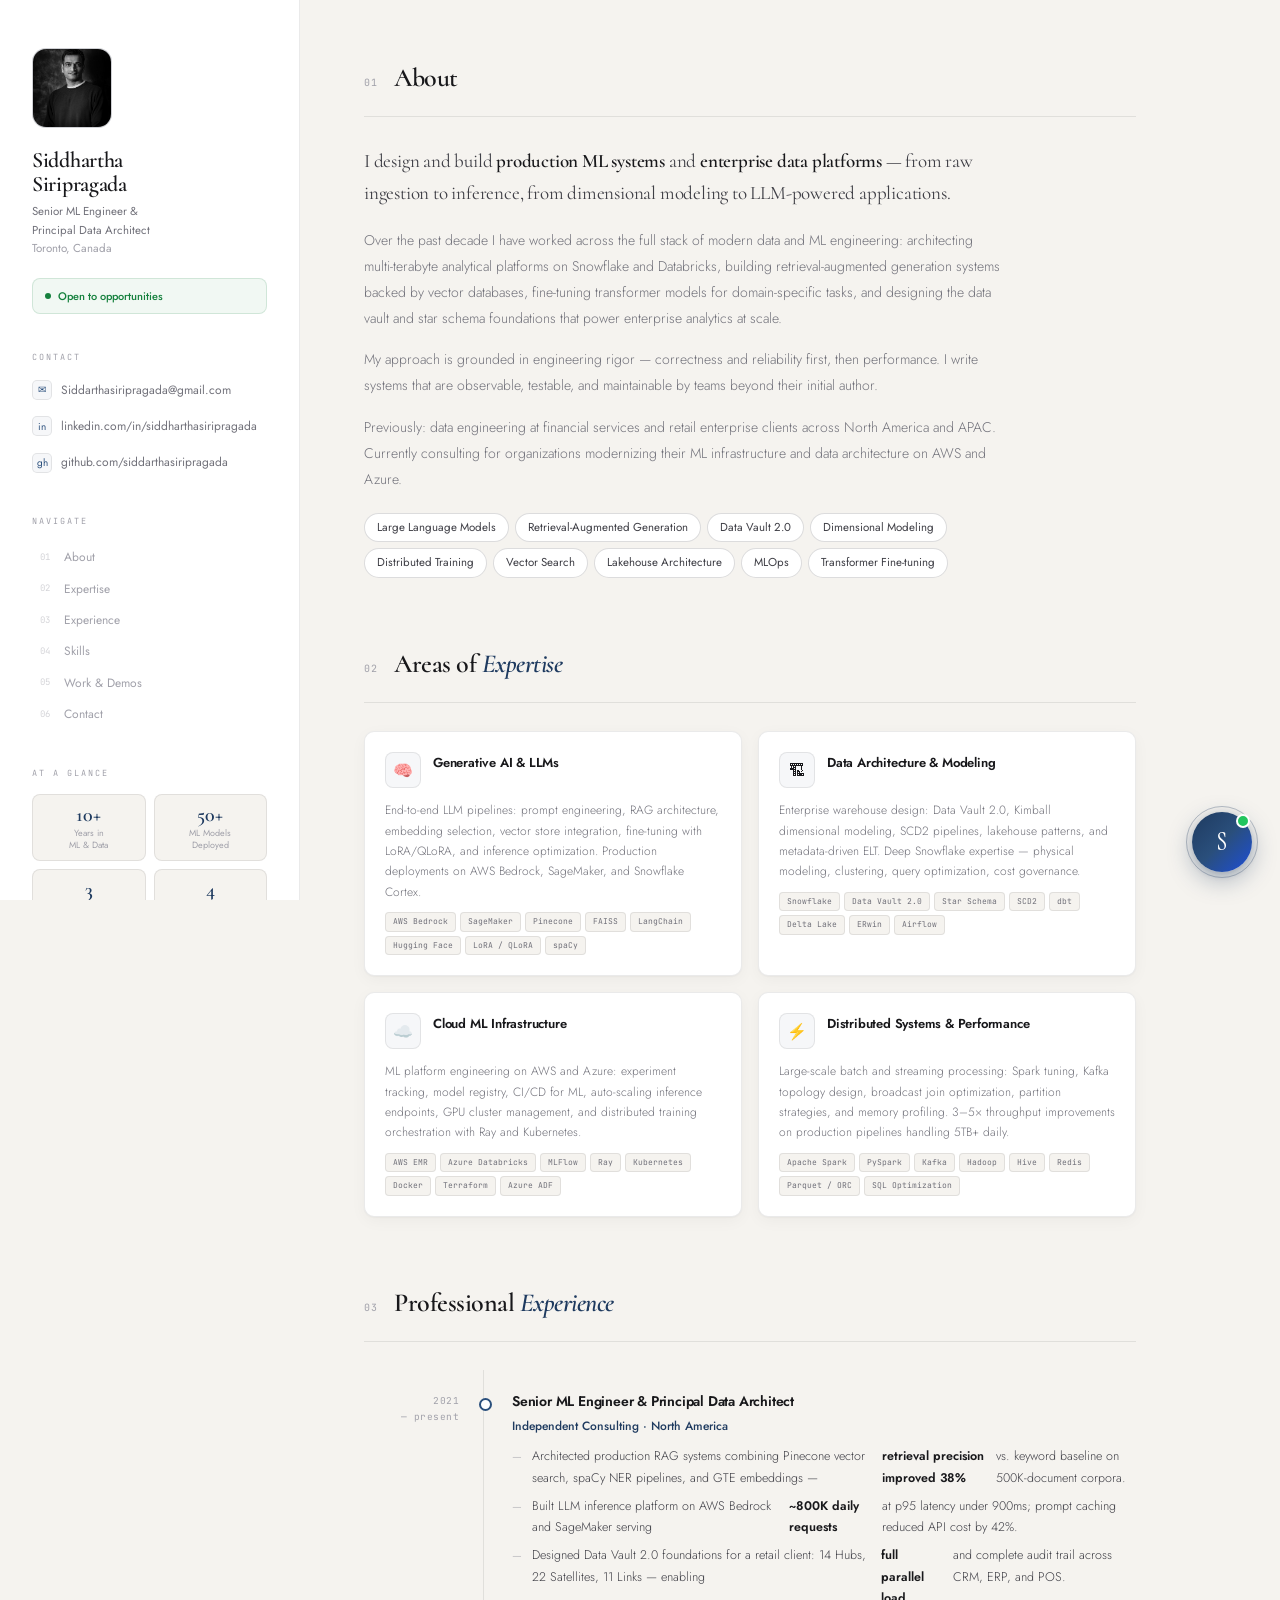
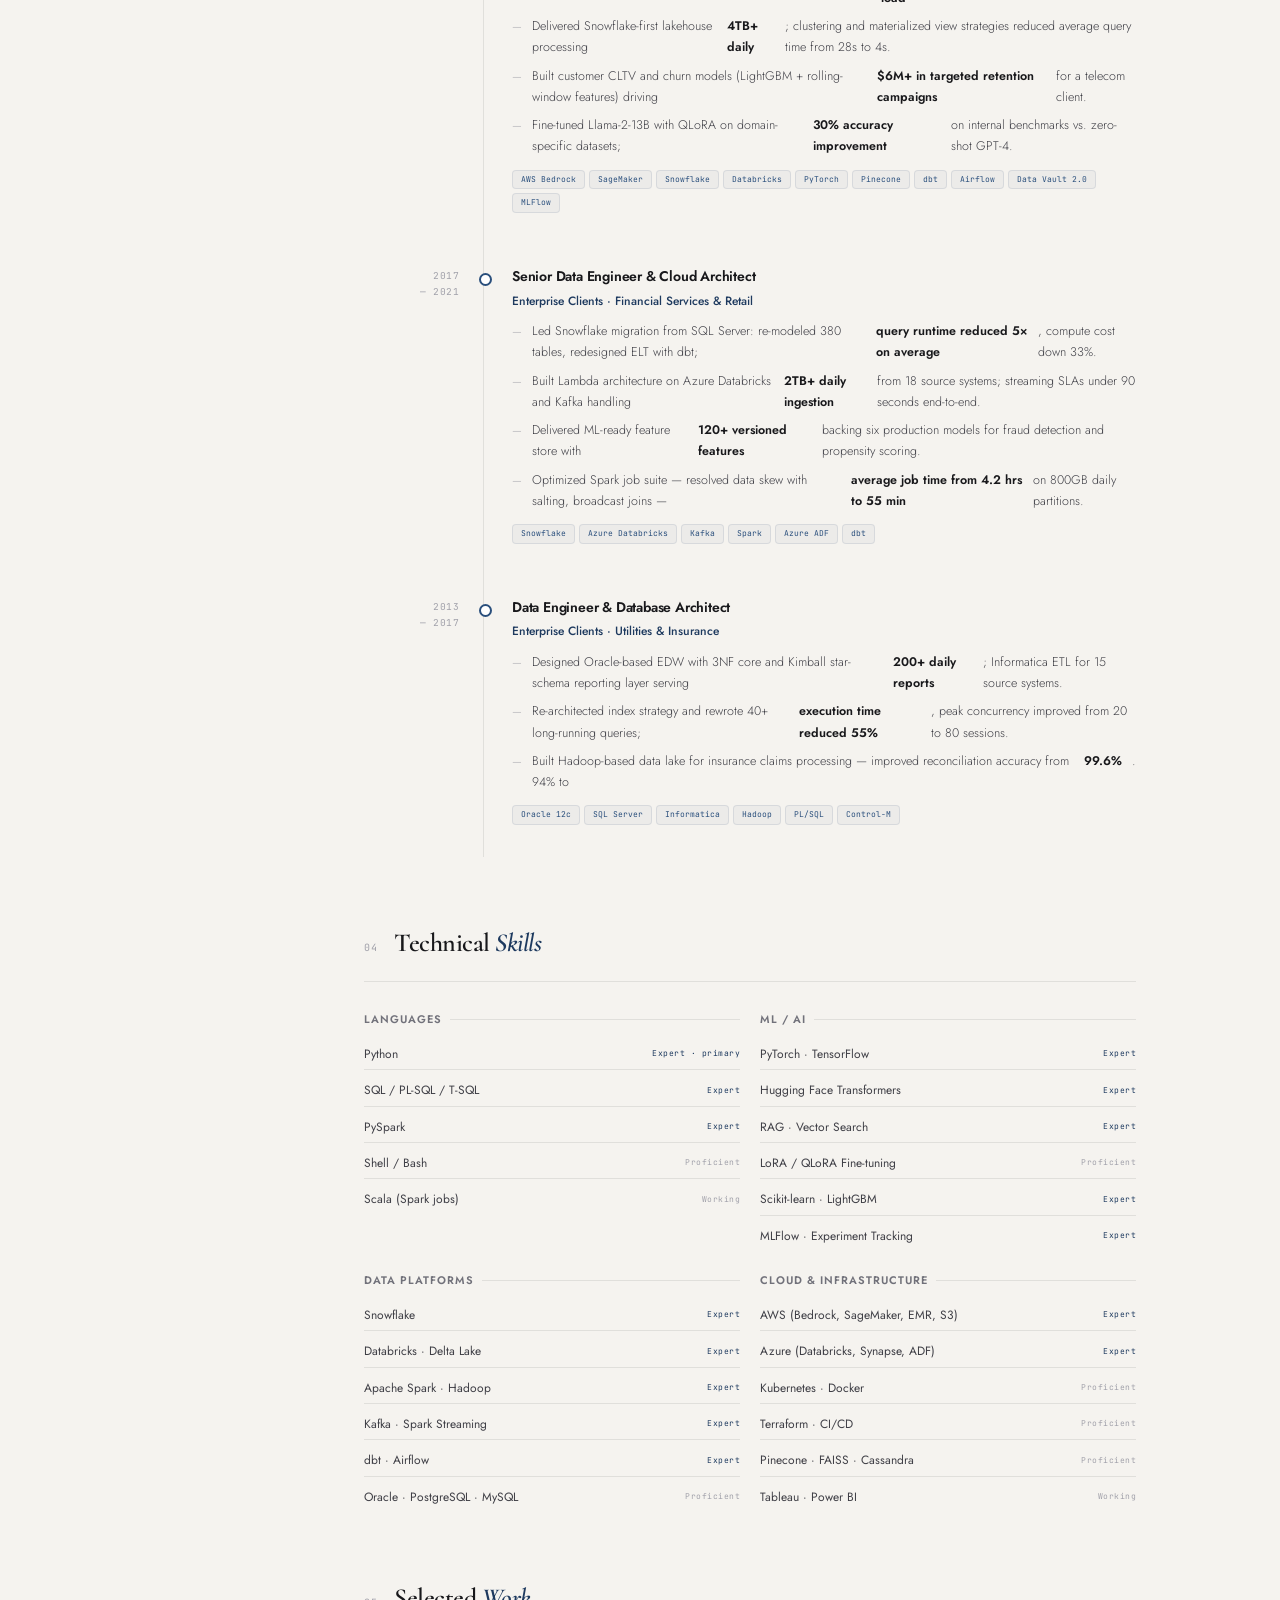
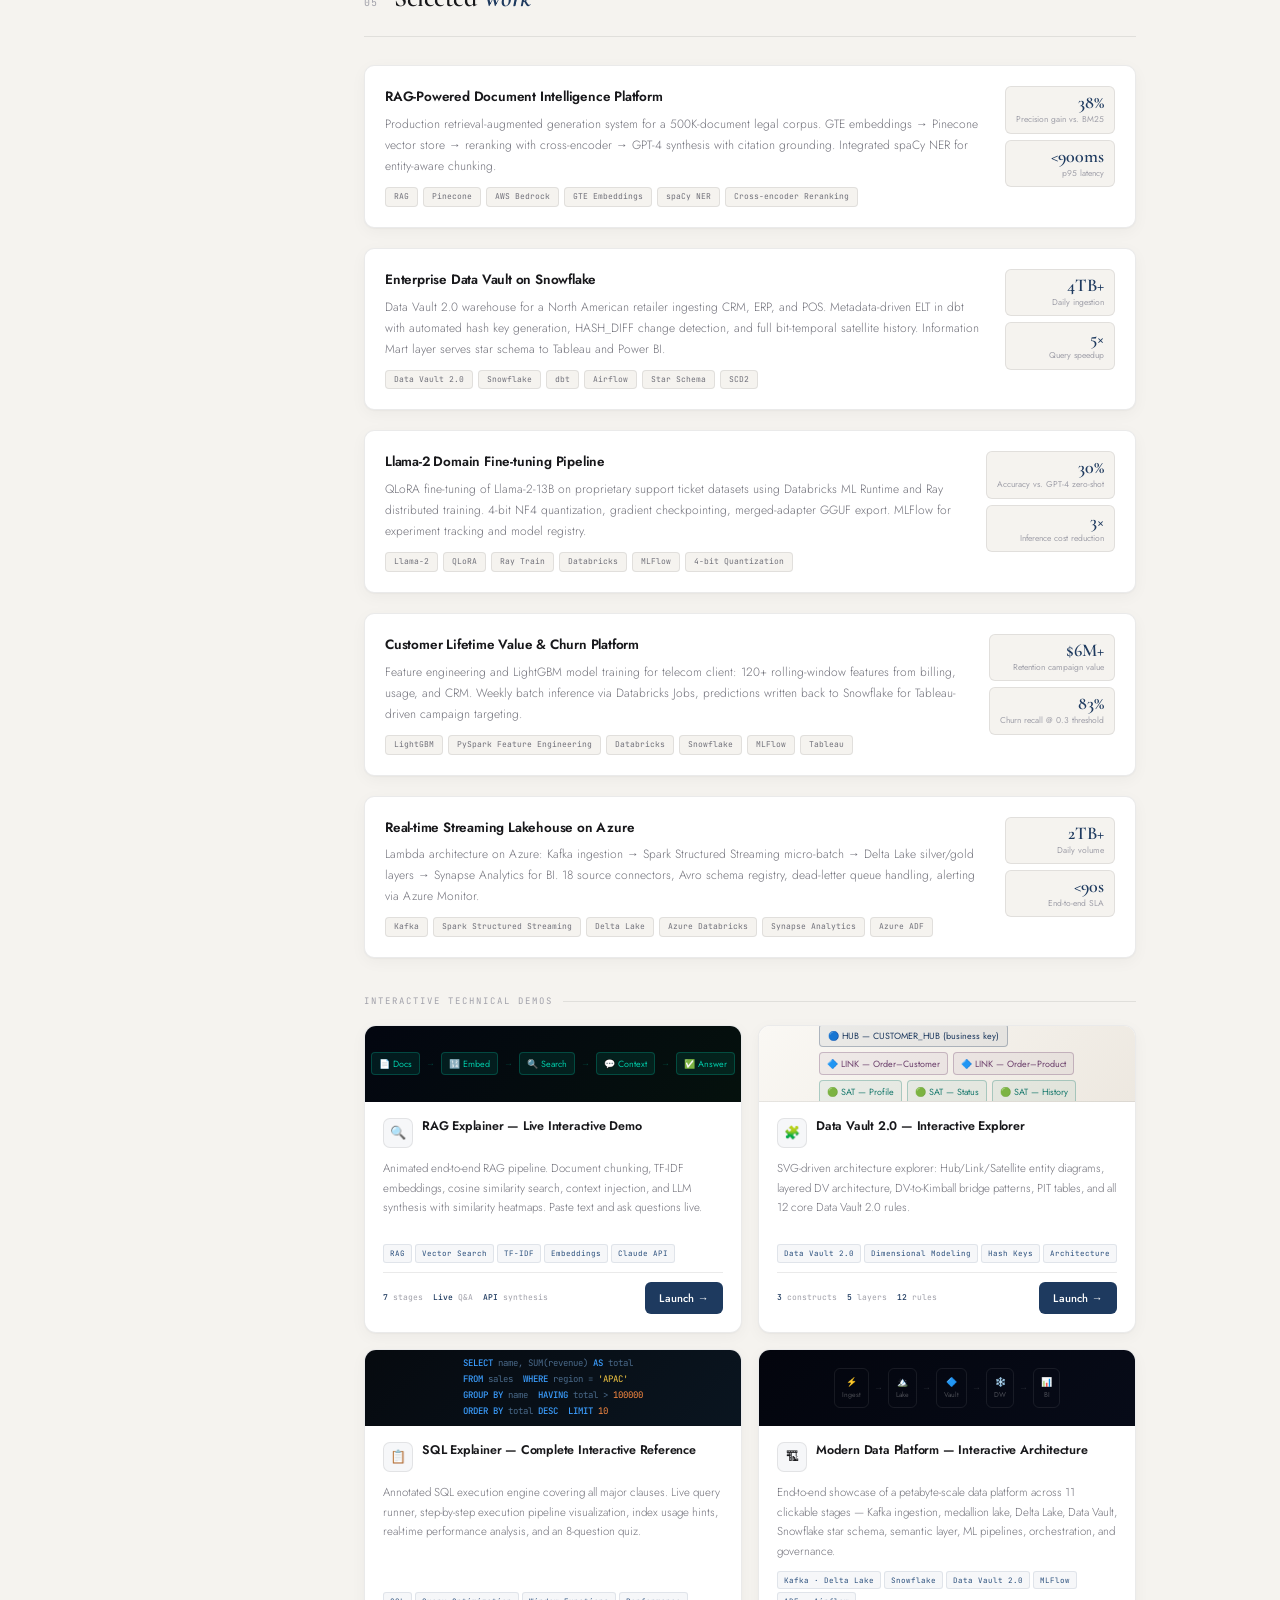
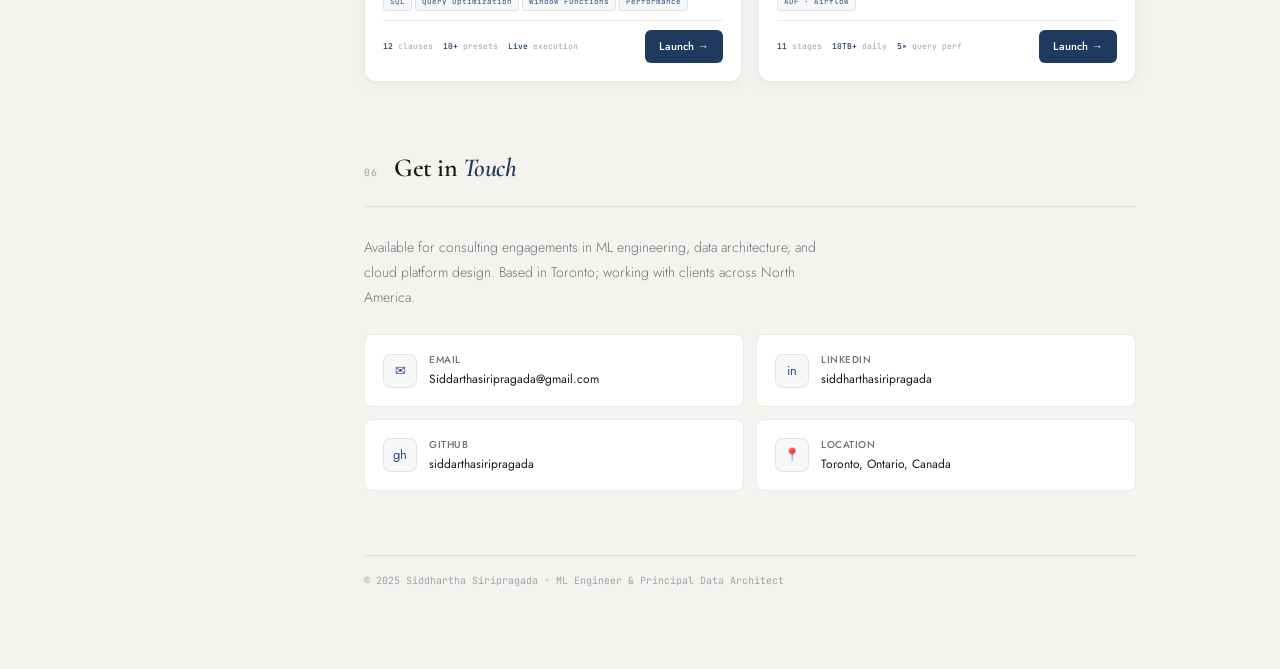
==== index.html @ 216f86b5 "Add files via upload" ====
<!DOCTYPE html>
<html lang="en">
<head>
<meta charset="UTF-8">
<meta name="viewport" content="width=device-width, initial-scale=1.0">
<meta name="description" content="Siddhartha Siripragada — ML Engineer & Principal Data Architect. LLMs, RAG, enterprise data platforms, dimensional modeling. Toronto, Canada.">
<title>Siddhartha Siripragada — ML Engineer & Data Architect</title>
<link href="https://fonts.googleapis.com/css2?family=Cormorant:ital,wght@0,300;0,400;0,600;0,700;1,300;1,400&family=Jost:wght@300;400;500;600&family=JetBrains+Mono:wght@300;400;500&display=swap" rel="stylesheet">
<style>
:root{
  --paper:#f5f3ef; --white:#ffffff; --ink:#18181b; --ink2:#3f3f46; --ink3:#71717a;
  --ink4:#a1a1aa; --ink5:#d4d4d8; --navy:#1e3a5f; --navy2:#2a4f7c;
  --navy3:rgba(30,58,95,.07); --navy4:rgba(30,58,95,.04);
  --link:#1d4ed8; --green:#15803d;
  --border:rgba(24,24,27,.09); --border2:rgba(24,24,27,.15);
  --shadow:0 1px 2px rgba(0,0,0,.04),0 4px 16px rgba(0,0,0,.04);
  --shadow2:0 2px 8px rgba(0,0,0,.06),0 12px 32px rgba(0,0,0,.06);
  --shadow3:0 4px 20px rgba(0,0,0,.1),0 1px 3px rgba(0,0,0,.06);
  --serif:'Cormorant',Georgia,serif; --sans:'Jost',sans-serif; --mono:'JetBrains Mono',monospace;
  --sidebar:300px;
}
*{margin:0;padding:0;box-sizing:border-box}
html{scroll-behavior:smooth;font-size:16px}
body{font-family:var(--sans);background:var(--paper);color:var(--ink);line-height:1.7;overflow-x:hidden;}
a{color:var(--link);text-decoration:none;}
a:hover{text-decoration:underline;text-underline-offset:3px;}
ul{list-style:none;}
img{max-width:100%;display:block;}

/* LAYOUT */
.layout{display:grid;grid-template-columns:var(--sidebar) 1fr;min-height:100vh;align-items:start;}

/* SIDEBAR */
.sidebar{position:sticky;top:0;height:100vh;overflow-y:auto;border-right:1px solid var(--border);background:var(--white);padding:48px 32px 40px;display:flex;flex-direction:column;gap:0;}
.sidebar::-webkit-scrollbar{width:0;}
.s-avatar{width:80px;height:80px;border-radius:14px;background:var(--navy3);border:1px solid var(--border2);display:flex;align-items:center;justify-content:center;font-family:var(--serif);font-size:32px;font-weight:600;color:var(--navy);margin-bottom:20px;letter-spacing:-1px;flex-shrink:0;overflow:hidden;}
.s-name{font-family:var(--serif);font-size:22px;font-weight:600;line-height:1.1;letter-spacing:-.3px;margin-bottom:6px;color:var(--ink);}
.s-title{font-size:11.5px;font-weight:400;color:var(--ink3);line-height:1.6;margin-bottom:16px;}
.s-divider{height:1px;background:var(--border);margin:18px 0;}
.s-section-label{font-family:var(--mono);font-size:8.5px;letter-spacing:2px;text-transform:uppercase;color:var(--ink4);margin-bottom:10px;}
.s-links{display:flex;flex-direction:column;gap:6px;}
.s-link{display:flex;align-items:center;gap:9px;font-size:12px;color:var(--ink3);font-weight:400;padding:5px 0;transition:color .15s;}
.s-link:hover{color:var(--navy);text-decoration:none;}
.s-link-icon{width:20px;height:20px;border-radius:5px;background:var(--navy4);display:flex;align-items:center;justify-content:center;font-size:10px;color:var(--navy2);flex-shrink:0;border:1px solid var(--border);}
.s-stats{display:grid;grid-template-columns:1fr 1fr;gap:8px;margin-top:4px;}
.s-stat{padding:10px;background:var(--paper);border:1px solid var(--border);border-radius:8px;text-align:center;}
.s-stat-v{font-family:var(--serif);font-size:20px;font-weight:600;color:var(--navy);line-height:1;}
.s-stat-l{font-size:9px;color:var(--ink4);font-weight:400;margin-top:2px;line-height:1.3;}
.s-tags{display:flex;flex-wrap:wrap;gap:4px;margin-top:4px;}
.s-tag{font-family:var(--mono);font-size:8px;padding:2px 8px;border-radius:100px;background:var(--navy4);color:var(--navy2);border:1px solid rgba(30,58,95,.12);letter-spacing:.3px;}
.s-available{display:flex;align-items:center;gap:7px;font-size:11px;font-weight:500;color:var(--green);padding:8px 12px;border-radius:8px;background:rgba(21,128,61,.06);border:1px solid rgba(21,128,61,.15);margin-top:4px;}
.s-avail-dot{width:6px;height:6px;border-radius:50%;background:var(--green);flex-shrink:0;animation:pulse 2s infinite;}
@keyframes pulse{0%,100%{opacity:1}50%{opacity:.4}}
.s-nav{display:flex;flex-direction:column;gap:1px;margin-top:4px;}
.s-nav-link{font-size:12px;color:var(--ink4);padding:5px 8px;border-radius:5px;transition:all .15s;display:flex;align-items:center;gap:8px;}
.s-nav-link:hover{color:var(--navy);background:var(--navy4);text-decoration:none;}
.s-nav-num{font-family:var(--mono);font-size:9px;color:var(--ink5);width:16px;}

/* MAIN */
.main{padding:56px 64px 80px;max-width:900px;}
.section{margin-bottom:64px;}
.section-header{display:flex;align-items:baseline;gap:16px;margin-bottom:28px;padding-bottom:16px;border-bottom:1px solid var(--border);}
.section-num{font-family:var(--mono);font-size:10px;color:var(--ink4);letter-spacing:1px;flex-shrink:0;}
.section-title{font-family:var(--serif);font-size:26px;font-weight:600;letter-spacing:-.5px;color:var(--ink);}
.section-title em{font-style:italic;color:var(--navy);}

/* BIO */
.bio-block{max-width:640px;}
.bio-lead{font-family:var(--serif);font-size:19px;font-weight:400;line-height:1.65;color:var(--ink2);margin-bottom:20px;letter-spacing:-.2px;}
.bio-lead strong{color:var(--ink);font-weight:600;}
.bio-body{font-size:14px;font-weight:300;color:var(--ink3);line-height:1.85;margin-bottom:16px;}
.interest-tags{display:flex;flex-wrap:wrap;gap:6px;margin-top:20px;}
.interest-tag{font-size:11.5px;font-weight:400;color:var(--ink2);padding:4px 12px;border-radius:100px;border:1px solid var(--border2);background:var(--white);transition:all .15s;}
.interest-tag:hover{border-color:var(--navy2);color:var(--navy);}

/* EXPERTISE */
.expertise-grid{display:grid;grid-template-columns:1fr 1fr;gap:16px;}
.exp-card{padding:20px;border:1px solid var(--border);border-radius:10px;background:var(--white);box-shadow:var(--shadow);transition:all .2s;}
.exp-card:hover{border-color:var(--border2);box-shadow:var(--shadow2);transform:translateY(-1px);}
.exp-card-top{display:flex;align-items:flex-start;gap:12px;margin-bottom:12px;}
.exp-icon{width:36px;height:36px;border-radius:8px;background:var(--navy4);border:1px solid var(--border);display:flex;align-items:center;justify-content:center;font-size:16px;flex-shrink:0;}
.exp-card-title{font-size:13px;font-weight:600;color:var(--ink);margin-bottom:3px;letter-spacing:-.2px;}
.exp-card-body{font-size:12px;font-weight:300;color:var(--ink3);line-height:1.7;}
.exp-techs{display:flex;flex-wrap:wrap;gap:4px;margin-top:10px;}
.exp-tech{font-family:var(--mono);font-size:8px;padding:2px 7px;border-radius:4px;background:var(--paper);color:var(--ink3);border:1px solid var(--border);}

/* TIMELINE */
.timeline{display:flex;flex-direction:column;gap:0;}
.tl-item{display:grid;grid-template-columns:120px 1fr;gap:0;position:relative;}
.tl-left{padding:20px 24px 20px 0;border-right:1px solid var(--border);text-align:right;}
.tl-period{font-family:var(--mono);font-size:9.5px;color:var(--ink4);letter-spacing:.5px;display:block;padding-top:3px;}
.tl-right{padding:20px 0 32px 28px;position:relative;}
.tl-right::before{content:'';position:absolute;left:-5px;top:28px;width:9px;height:9px;border-radius:50%;background:var(--white);border:2px solid var(--navy2);}
.tl-role{font-size:14px;font-weight:600;color:var(--ink);margin-bottom:2px;letter-spacing:-.2px;}
.tl-org{font-size:12px;color:var(--navy);font-weight:500;margin-bottom:10px;}
.tl-bullets{display:flex;flex-direction:column;gap:7px;}
.tl-bullet{font-size:12.5px;font-weight:300;color:var(--ink2);line-height:1.7;display:flex;gap:10px;align-items:flex-start;}
.tl-bullet::before{content:'—';color:var(--ink4);flex-shrink:0;margin-top:1px;font-size:11px;}
.tl-bullet strong{color:var(--ink);font-weight:600;}
.tl-stack{display:flex;flex-wrap:wrap;gap:4px;margin-top:12px;}
.tl-tag{font-family:var(--mono);font-size:8px;padding:2px 8px;border-radius:4px;background:var(--navy4);color:var(--navy2);border:1px solid rgba(30,58,95,.1);}

/* SKILLS */
.skills-grid{display:grid;grid-template-columns:1fr 1fr;gap:20px;}
.skill-group-title{font-size:11px;font-weight:600;letter-spacing:1px;text-transform:uppercase;color:var(--ink3);margin-bottom:10px;display:flex;align-items:center;gap:8px;}
.skill-group-title::after{content:'';flex:1;height:1px;background:var(--border);}
.skill-list{display:flex;flex-direction:column;gap:5px;}
.skill-item{display:flex;align-items:center;justify-content:space-between;font-size:12px;font-weight:400;color:var(--ink2);padding:5px 0;border-bottom:1px solid var(--border);}
.skill-item:last-child{border-bottom:none;}
.skill-level{font-family:var(--mono);font-size:8px;color:var(--ink4);letter-spacing:.5px;}
.skill-level.expert{color:var(--navy);}

/* PROJECTS */
.projects-list{display:flex;flex-direction:column;gap:20px;}
.proj-row{display:grid;grid-template-columns:1fr auto;gap:20px;align-items:start;padding:20px;border:1px solid var(--border);border-radius:10px;background:var(--white);box-shadow:var(--shadow);transition:all .2s;}
.proj-row:hover{border-color:var(--border2);box-shadow:var(--shadow2);}
.proj-title{font-size:13.5px;font-weight:600;color:var(--ink);margin-bottom:5px;letter-spacing:-.2px;}
.proj-abstract{font-size:12px;font-weight:300;color:var(--ink3);line-height:1.75;margin-bottom:10px;}
.proj-meta{display:flex;flex-wrap:wrap;gap:5px;}
.proj-tag{font-family:var(--mono);font-size:8px;padding:2px 8px;border-radius:4px;background:var(--paper);color:var(--ink3);border:1px solid var(--border);}
.proj-metrics{display:flex;flex-direction:column;gap:6px;flex-shrink:0;min-width:110px;}
.proj-metric{text-align:right;padding:6px 10px;background:var(--paper);border-radius:6px;border:1px solid var(--border);}
.proj-metric-v{font-family:var(--serif);font-size:18px;font-weight:600;color:var(--navy);line-height:1;}
.proj-metric-l{font-size:8.5px;color:var(--ink4);margin-top:1px;font-weight:400;}

/* ── INTERACTIVE DEMOS ── */
.subsection-label{font-family:var(--mono);font-size:9px;letter-spacing:2px;text-transform:uppercase;color:var(--ink4);margin-bottom:16px;margin-top:36px;display:flex;align-items:center;gap:10px;}
.subsection-label::after{content:'';flex:1;height:1px;background:var(--border);}

.demo-grid{display:grid;grid-template-columns:repeat(2,1fr);gap:16px;}

.demo-card{border:1px solid var(--border);border-radius:12px;background:var(--white);box-shadow:var(--shadow);display:flex;flex-direction:column;transition:all .25s;overflow:hidden;position:relative;}
.demo-card::after{content:'';position:absolute;top:0;left:0;right:0;height:2px;background:var(--dc,var(--navy));opacity:0;transition:opacity .25s;}
.demo-card:hover{border-color:var(--border2);box-shadow:var(--shadow3);transform:translateY(-3px);}
.demo-card:hover::after{opacity:1;}

/* Preview strips */
.demo-strip{height:76px;display:flex;align-items:center;justify-content:center;padding:10px 16px;border-bottom:1px solid var(--border);overflow:hidden;gap:6px;}
.ds-rag{background:linear-gradient(135deg,#030610,#05110d);}
.ds-vault{background:linear-gradient(135deg,#faf8f4,#ede8e0);}
.ds-sql{background:linear-gradient(135deg,#060a0f,#0a1520);}
.ds-platform{background:linear-gradient(135deg,#03050d,#070b18);}

/* RAG strip */
.rn{font-size:9px;padding:3px 7px;border-radius:4px;background:rgba(0,201,167,.1);border:1px solid rgba(0,201,167,.25);color:#00c9a7;white-space:nowrap;animation:rb 2.5s ease-in-out infinite;}
.rn:nth-child(3){animation-delay:.5s;} .rn:nth-child(5){animation-delay:1s;} .rn:nth-child(7){animation-delay:1.5s;} .rn:nth-child(9){animation-delay:2s;}
@keyframes rb{0%,100%{opacity:.5}50%{opacity:1}}
.ra{color:rgba(0,201,167,.3);font-size:9px;}

/* Vault strip */
.vhub{font-size:9px;padding:3px 8px;border-radius:4px;border:1px solid rgba(30,58,95,.3);color:#1e3a5f;background:rgba(30,58,95,.06);}
.vlink{font-size:9px;padding:3px 7px;border-radius:4px;border:1px solid rgba(107,63,107,.3);color:#6b3f6b;background:rgba(107,63,107,.06);}
.vsat{font-size:9px;padding:3px 7px;border-radius:4px;border:1px solid rgba(26,122,110,.3);color:#1a7a6e;background:rgba(26,122,110,.06);}
.vrow{display:flex;gap:5px;}
.vcol{display:flex;flex-direction:column;gap:5px;align-items:flex-start;}

/* SQL strip */
.sc{font-family:var(--mono);font-size:9px;line-height:1.75;color:#4a6a8a;}
.kw{color:#3b9eff;font-weight:500;} .sv{color:#f5c842;} .nv{color:#ff8c42;}

/* Platform strip */
.ppipe{display:flex;align-items:center;gap:5px;}
.pn{display:flex;flex-direction:column;align-items:center;font-size:9px;padding:5px 7px;border-radius:6px;border:1px solid rgba(255,255,255,.08);color:var(--pc);gap:1px;animation:pglow 3s ease-in-out infinite;}
.pn small{font-size:7px;color:rgba(255,255,255,.28);}
.pn:nth-child(1){animation-delay:0s;} .pn:nth-child(3){animation-delay:.5s;} .pn:nth-child(5){animation-delay:1s;} .pn:nth-child(7){animation-delay:1.5s;} .pn:nth-child(9){animation-delay:2s;}
@keyframes pglow{0%,100%{border-color:rgba(255,255,255,.08);}50%{border-color:var(--pc);box-shadow:0 0 8px var(--pc);}}
.pa{color:rgba(255,255,255,.15);font-size:9px;}

/* Demo card body */
.demo-body{padding:16px 18px 18px;display:flex;flex-direction:column;gap:9px;flex:1;min-height:230px;}
.demo-top{display:flex;align-items:flex-start;gap:9px;min-height:32px;}
.demo-ico{width:30px;height:30px;border-radius:7px;background:var(--navy4);border:1px solid var(--border);display:flex;align-items:center;justify-content:center;font-size:13px;flex-shrink:0;}
.demo-title{font-size:12.5px;font-weight:600;color:var(--ink);line-height:1.3;letter-spacing:-.2px;}
.demo-desc{font-size:11.5px;font-weight:300;color:var(--ink3);line-height:1.7;flex:1;}
.demo-tags{display:flex;flex-wrap:wrap;gap:3px;}
.demo-tag{font-family:var(--mono);font-size:7.5px;padding:2px 6px;border-radius:3px;background:var(--navy4);color:var(--navy2);border:1px solid rgba(30,58,95,.1);}
.demo-footer{display:flex;align-items:center;justify-content:space-between;padding-top:9px;border-top:1px solid var(--border);gap:10px;margin-top:auto;}
.demo-stats{display:flex;gap:10px;flex-wrap:wrap;}
.demo-stat{font-family:var(--mono);font-size:8px;color:var(--ink4);}
.demo-stat strong{color:var(--navy);font-weight:500;}
.demo-btn{padding:7px 14px;border-radius:6px;background:var(--navy);color:var(--white);font-size:11px;font-weight:500;transition:all .2s;text-decoration:none;letter-spacing:.2px;white-space:nowrap;flex-shrink:0;}
.demo-btn:hover{background:var(--navy2);text-decoration:none;transform:translateX(2px);}

/* CONTACT */
.contact-grid{display:grid;grid-template-columns:repeat(2,1fr);gap:12px;}
.contact-item{padding:16px 18px;border:1px solid var(--border);border-radius:8px;background:var(--white);display:flex;align-items:center;gap:12px;transition:all .15s;}
.contact-item:hover{border-color:var(--navy2);}
.contact-icon{width:34px;height:34px;border-radius:8px;background:var(--navy4);display:flex;align-items:center;justify-content:center;font-size:13px;color:var(--navy2);flex-shrink:0;border:1px solid var(--border);}
.contact-label{font-size:10px;font-weight:500;color:var(--ink3);text-transform:uppercase;letter-spacing:.5px;}
.contact-value{font-size:12px;font-weight:400;color:var(--ink);margin-top:1px;}
.contact-value a{color:var(--ink);}
.contact-value a:hover{color:var(--navy);}

/* RESPONSIVE */
@media(max-width:1000px){.demo-grid{grid-template-columns:1fr;}}
@media(max-width:900px){
  .layout{grid-template-columns:1fr;}
  .sidebar{position:relative;height:auto;border-right:none;border-bottom:1px solid var(--border);padding:32px 28px;}
  .main{padding:36px 28px 60px;}
  .expertise-grid,.skills-grid{grid-template-columns:1fr;}
  .demo-grid{grid-template-columns:1fr;}
  .tl-item{grid-template-columns:80px 1fr;}
  .proj-row{grid-template-columns:1fr;}
  .proj-metrics{flex-direction:row;min-width:unset;}
}


@media(max-width:700px){
  .demo-strip{height:auto;min-height:76px;flex-wrap:wrap;justify-content:flex-start;}
  .ppipe{flex-wrap:wrap;justify-content:flex-start;}
}

/* ANIMATIONS */
.fade-in{opacity:0;transform:translateY(12px);transition:opacity .5s ease,transform .5s ease;}
.fade-in.visible{opacity:1;transform:translateY(0);}
::-webkit-scrollbar{width:4px;height:4px}
::-webkit-scrollbar-track{background:transparent}
::-webkit-scrollbar-thumb{background:var(--ink5);border-radius:2px}
</style>
</head>
<body>
<div class="layout">

<!-- ════════ SIDEBAR ════════ -->
<aside class="sidebar">
  <div class="s-avatar">
    <img src="profile.jpg" alt="Siddhartha Siripragada" style="width:100%;height:100%;object-fit:cover;"
      onerror="this.style.display='none';this.parentElement.textContent='SS';">
  </div>
  <div class="s-name">Siddhartha<br>Siripragada</div>
  <div class="s-title">Senior ML Engineer &amp;<br>Principal Data Architect<br><span style="color:var(--ink4);">Toronto, Canada</span></div>
  <div class="s-available"><span class="s-avail-dot"></span>Open to opportunities</div>

  <div class="s-divider"></div>
  <div class="s-section-label">Contact</div>
  <div class="s-links">
    <a class="s-link" href="mailto:Siddarthasiripragada@gmail.com"><span class="s-link-icon">✉</span>Siddarthasiripragada@gmail.com</a>
    <a class="s-link" href="https://linkedin.com/in/siddharthasiripragada" target="_blank"><span class="s-link-icon">in</span>linkedin.com/in/siddharthasiripragada</a>
    <a class="s-link" href="https://github.com/siddarthasiripragada" target="_blank"><span class="s-link-icon">gh</span>github.com/siddarthasiripragada</a>
  </div>

  <div class="s-divider"></div>
  <div class="s-section-label">Navigate</div>
  <nav class="s-nav">
    <a class="s-nav-link" href="#about"><span class="s-nav-num">01</span>About</a>
    <a class="s-nav-link" href="#expertise"><span class="s-nav-num">02</span>Expertise</a>
    <a class="s-nav-link" href="#experience"><span class="s-nav-num">03</span>Experience</a>
    <a class="s-nav-link" href="#skills"><span class="s-nav-num">04</span>Skills</a>
    <a class="s-nav-link" href="#projects"><span class="s-nav-num">05</span>Work &amp; Demos</a>
    <a class="s-nav-link" href="#contact"><span class="s-nav-num">06</span>Contact</a>
  </nav>

  <div class="s-divider"></div>
  <div class="s-section-label">At a Glance</div>
  <div class="s-stats">
    <div class="s-stat"><div class="s-stat-v">10+</div><div class="s-stat-l">Years in<br>ML &amp; Data</div></div>
    <div class="s-stat"><div class="s-stat-v">50+</div><div class="s-stat-l">ML Models<br>Deployed</div></div>
    <div class="s-stat"><div class="s-stat-v">3</div><div class="s-stat-l">Cloud<br>Platforms</div></div>
    <div class="s-stat"><div class="s-stat-v">4</div><div class="s-stat-l">Live<br>Demos</div></div>
  </div>

  <div class="s-divider"></div>
  <div class="s-section-label">Core Stack</div>
  <div class="s-tags">
    <span class="s-tag">Python</span><span class="s-tag">PyTorch</span><span class="s-tag">Snowflake</span>
    <span class="s-tag">AWS Bedrock</span><span class="s-tag">SageMaker</span><span class="s-tag">Databricks</span>
    <span class="s-tag">Spark</span><span class="s-tag">Kafka</span><span class="s-tag">dbt</span>
    <span class="s-tag">Airflow</span><span class="s-tag">MLFlow</span><span class="s-tag">Pinecone</span>
    <span class="s-tag">FAISS</span><span class="s-tag">Kubernetes</span>
  </div>
</aside>

<!-- ════════ MAIN ════════ -->
<main class="main">

  <!-- 01 About -->
  <section class="section fade-in" id="about">
    <div class="section-header"><span class="section-num">01</span><h2 class="section-title">About</h2></div>
    <div class="bio-block">
      <p class="bio-lead">I design and build <strong>production ML systems</strong> and <strong>enterprise data platforms</strong> — from raw ingestion to inference, from dimensional modeling to LLM-powered applications.</p>
      <p class="bio-body">Over the past decade I have worked across the full stack of modern data and ML engineering: architecting multi-terabyte analytical platforms on Snowflake and Databricks, building retrieval-augmented generation systems backed by vector databases, fine-tuning transformer models for domain-specific tasks, and designing the data vault and star schema foundations that power enterprise analytics at scale.</p>
      <p class="bio-body">My approach is grounded in engineering rigor — correctness and reliability first, then performance. I write systems that are observable, testable, and maintainable by teams beyond their initial author.</p>
      <p class="bio-body">Previously: data engineering at financial services and retail enterprise clients across North America and APAC. Currently consulting for organizations modernizing their ML infrastructure and data architecture on AWS and Azure.</p>
      <div class="interest-tags">
        <span class="interest-tag">Large Language Models</span><span class="interest-tag">Retrieval-Augmented Generation</span>
        <span class="interest-tag">Data Vault 2.0</span><span class="interest-tag">Dimensional Modeling</span>
        <span class="interest-tag">Distributed Training</span><span class="interest-tag">Vector Search</span>
        <span class="interest-tag">Lakehouse Architecture</span><span class="interest-tag">MLOps</span>
        <span class="interest-tag">Transformer Fine-tuning</span>
      </div>
    </div>
  </section>

  <!-- 02 Expertise -->
  <section class="section fade-in" id="expertise">
    <div class="section-header"><span class="section-num">02</span><h2 class="section-title">Areas of <em>Expertise</em></h2></div>
    <div class="expertise-grid">
      <div class="exp-card">
        <div class="exp-card-top"><div class="exp-icon">🧠</div><div><div class="exp-card-title">Generative AI &amp; LLMs</div></div></div>
        <div class="exp-card-body">End-to-end LLM pipelines: prompt engineering, RAG architecture, embedding selection, vector store integration, fine-tuning with LoRA/QLoRA, and inference optimization. Production deployments on AWS Bedrock, SageMaker, and Snowflake Cortex.</div>
        <div class="exp-techs"><span class="exp-tech">AWS Bedrock</span><span class="exp-tech">SageMaker</span><span class="exp-tech">Pinecone</span><span class="exp-tech">FAISS</span><span class="exp-tech">LangChain</span><span class="exp-tech">Hugging Face</span><span class="exp-tech">LoRA / QLoRA</span><span class="exp-tech">spaCy</span></div>
      </div>
      <div class="exp-card">
        <div class="exp-card-top"><div class="exp-icon">🏗</div><div><div class="exp-card-title">Data Architecture &amp; Modeling</div></div></div>
        <div class="exp-card-body">Enterprise warehouse design: Data Vault 2.0, Kimball dimensional modeling, SCD2 pipelines, lakehouse patterns, and metadata-driven ELT. Deep Snowflake expertise — physical modeling, clustering, query optimization, cost governance.</div>
        <div class="exp-techs"><span class="exp-tech">Snowflake</span><span class="exp-tech">Data Vault 2.0</span><span class="exp-tech">Star Schema</span><span class="exp-tech">SCD2</span><span class="exp-tech">dbt</span><span class="exp-tech">Delta Lake</span><span class="exp-tech">ERwin</span><span class="exp-tech">Airflow</span></div>
      </div>
      <div class="exp-card">
        <div class="exp-card-top"><div class="exp-icon">☁️</div><div><div class="exp-card-title">Cloud ML Infrastructure</div></div></div>
        <div class="exp-card-body">ML platform engineering on AWS and Azure: experiment tracking, model registry, CI/CD for ML, auto-scaling inference endpoints, GPU cluster management, and distributed training orchestration with Ray and Kubernetes.</div>
        <div class="exp-techs"><span class="exp-tech">AWS EMR</span><span class="exp-tech">Azure Databricks</span><span class="exp-tech">MLFlow</span><span class="exp-tech">Ray</span><span class="exp-tech">Kubernetes</span><span class="exp-tech">Docker</span><span class="exp-tech">Terraform</span><span class="exp-tech">Azure ADF</span></div>
      </div>
      <div class="exp-card">
        <div class="exp-card-top"><div class="exp-icon">⚡</div><div><div class="exp-card-title">Distributed Systems &amp; Performance</div></div></div>
        <div class="exp-card-body">Large-scale batch and streaming processing: Spark tuning, Kafka topology design, broadcast join optimization, partition strategies, and memory profiling. 3–5× throughput improvements on production pipelines handling 5TB+ daily.</div>
        <div class="exp-techs"><span class="exp-tech">Apache Spark</span><span class="exp-tech">PySpark</span><span class="exp-tech">Kafka</span><span class="exp-tech">Hadoop</span><span class="exp-tech">Hive</span><span class="exp-tech">Redis</span><span class="exp-tech">Parquet / ORC</span><span class="exp-tech">SQL Optimization</span></div>
      </div>
    </div>
  </section>

  <!-- 03 Experience -->
  <section class="section fade-in" id="experience">
    <div class="section-header"><span class="section-num">03</span><h2 class="section-title">Professional <em>Experience</em></h2></div>
    <div class="timeline">
      <div class="tl-item">
        <div class="tl-left"><span class="tl-period">2021<br>— present</span></div>
        <div class="tl-right">
          <div class="tl-role">Senior ML Engineer &amp; Principal Data Architect</div>
          <div class="tl-org">Independent Consulting · North America</div>
          <div class="tl-bullets">
            <div class="tl-bullet">Architected production RAG systems combining Pinecone vector search, spaCy NER pipelines, and GTE embeddings — <strong>retrieval precision improved 38%</strong> vs. keyword baseline on 500K-document corpora.</div>
            <div class="tl-bullet">Built LLM inference platform on AWS Bedrock and SageMaker serving <strong>~800K daily requests</strong> at p95 latency under 900ms; prompt caching reduced API cost by 42%.</div>
            <div class="tl-bullet">Designed Data Vault 2.0 foundations for a retail client: 14 Hubs, 22 Satellites, 11 Links — enabling <strong>full parallel load</strong> and complete audit trail across CRM, ERP, and POS.</div>
            <div class="tl-bullet">Delivered Snowflake-first lakehouse processing <strong>4TB+ daily</strong>; clustering and materialized view strategies reduced average query time from 28s to 4s.</div>
            <div class="tl-bullet">Built customer CLTV and churn models (LightGBM + rolling-window features) driving <strong>$6M+ in targeted retention campaigns</strong> for a telecom client.</div>
            <div class="tl-bullet">Fine-tuned Llama-2-13B with QLoRA on domain-specific datasets; <strong>30% accuracy improvement</strong> on internal benchmarks vs. zero-shot GPT-4.</div>
          </div>
          <div class="tl-stack"><span class="tl-tag">AWS Bedrock</span><span class="tl-tag">SageMaker</span><span class="tl-tag">Snowflake</span><span class="tl-tag">Databricks</span><span class="tl-tag">PyTorch</span><span class="tl-tag">Pinecone</span><span class="tl-tag">dbt</span><span class="tl-tag">Airflow</span><span class="tl-tag">Data Vault 2.0</span><span class="tl-tag">MLFlow</span></div>
        </div>
      </div>
      <div class="tl-item">
        <div class="tl-left"><span class="tl-period">2017<br>— 2021</span></div>
        <div class="tl-right">
          <div class="tl-role">Senior Data Engineer &amp; Cloud Architect</div>
          <div class="tl-org">Enterprise Clients · Financial Services &amp; Retail</div>
          <div class="tl-bullets">
            <div class="tl-bullet">Led Snowflake migration from SQL Server: re-modeled 380 tables, redesigned ELT with dbt; <strong>query runtime reduced 5× on average</strong>, compute cost down 33%.</div>
            <div class="tl-bullet">Built Lambda architecture on Azure Databricks and Kafka handling <strong>2TB+ daily ingestion</strong> from 18 source systems; streaming SLAs under 90 seconds end-to-end.</div>
            <div class="tl-bullet">Delivered ML-ready feature store with <strong>120+ versioned features</strong> backing six production models for fraud detection and propensity scoring.</div>
            <div class="tl-bullet">Optimized Spark job suite — resolved data skew with salting, broadcast joins — <strong>average job time from 4.2 hrs to 55 min</strong> on 800GB daily partitions.</div>
          </div>
          <div class="tl-stack"><span class="tl-tag">Snowflake</span><span class="tl-tag">Azure Databricks</span><span class="tl-tag">Kafka</span><span class="tl-tag">Spark</span><span class="tl-tag">Azure ADF</span><span class="tl-tag">dbt</span></div>
        </div>
      </div>
      <div class="tl-item">
        <div class="tl-left"><span class="tl-period">2013<br>— 2017</span></div>
        <div class="tl-right">
          <div class="tl-role">Data Engineer &amp; Database Architect</div>
          <div class="tl-org">Enterprise Clients · Utilities &amp; Insurance</div>
          <div class="tl-bullets">
            <div class="tl-bullet">Designed Oracle-based EDW with 3NF core and Kimball star-schema reporting layer serving <strong>200+ daily reports</strong>; Informatica ETL for 15 source systems.</div>
            <div class="tl-bullet">Re-architected index strategy and rewrote 40+ long-running queries; <strong>execution time reduced 55%</strong>, peak concurrency improved from 20 to 80 sessions.</div>
            <div class="tl-bullet">Built Hadoop-based data lake for insurance claims processing — improved reconciliation accuracy from 94% to <strong>99.6%</strong>.</div>
          </div>
          <div class="tl-stack"><span class="tl-tag">Oracle 12c</span><span class="tl-tag">SQL Server</span><span class="tl-tag">Informatica</span><span class="tl-tag">Hadoop</span><span class="tl-tag">PL/SQL</span><span class="tl-tag">Control-M</span></div>
        </div>
      </div>
    </div>
  </section>

  <!-- 04 Skills -->
  <section class="section fade-in" id="skills">
    <div class="section-header"><span class="section-num">04</span><h2 class="section-title">Technical <em>Skills</em></h2></div>
    <div class="skills-grid">
      <div class="skill-group">
        <div class="skill-group-title">Languages</div>
        <div class="skill-list">
          <div class="skill-item">Python<span class="skill-level expert">Expert · primary</span></div>
          <div class="skill-item">SQL / PL-SQL / T-SQL<span class="skill-level expert">Expert</span></div>
          <div class="skill-item">PySpark<span class="skill-level expert">Expert</span></div>
          <div class="skill-item">Shell / Bash<span class="skill-level">Proficient</span></div>
          <div class="skill-item">Scala (Spark jobs)<span class="skill-level">Working</span></div>
        </div>
      </div>
      <div class="skill-group">
        <div class="skill-group-title">ML / AI</div>
        <div class="skill-list">
          <div class="skill-item">PyTorch · TensorFlow<span class="skill-level expert">Expert</span></div>
          <div class="skill-item">Hugging Face Transformers<span class="skill-level expert">Expert</span></div>
          <div class="skill-item">RAG · Vector Search<span class="skill-level expert">Expert</span></div>
          <div class="skill-item">LoRA / QLoRA Fine-tuning<span class="skill-level">Proficient</span></div>
          <div class="skill-item">Scikit-learn · LightGBM<span class="skill-level expert">Expert</span></div>
          <div class="skill-item">MLFlow · Experiment Tracking<span class="skill-level expert">Expert</span></div>
        </div>
      </div>
      <div class="skill-group">
        <div class="skill-group-title">Data Platforms</div>
        <div class="skill-list">
          <div class="skill-item">Snowflake<span class="skill-level expert">Expert</span></div>
          <div class="skill-item">Databricks · Delta Lake<span class="skill-level expert">Expert</span></div>
          <div class="skill-item">Apache Spark · Hadoop<span class="skill-level expert">Expert</span></div>
          <div class="skill-item">Kafka · Spark Streaming<span class="skill-level expert">Expert</span></div>
          <div class="skill-item">dbt · Airflow<span class="skill-level expert">Expert</span></div>
          <div class="skill-item">Oracle · PostgreSQL · MySQL<span class="skill-level">Proficient</span></div>
        </div>
      </div>
      <div class="skill-group">
        <div class="skill-group-title">Cloud &amp; Infrastructure</div>
        <div class="skill-list">
          <div class="skill-item">AWS (Bedrock, SageMaker, EMR, S3)<span class="skill-level expert">Expert</span></div>
          <div class="skill-item">Azure (Databricks, Synapse, ADF)<span class="skill-level expert">Expert</span></div>
          <div class="skill-item">Kubernetes · Docker<span class="skill-level">Proficient</span></div>
          <div class="skill-item">Terraform · CI/CD<span class="skill-level">Proficient</span></div>
          <div class="skill-item">Pinecone · FAISS · Cassandra<span class="skill-level">Proficient</span></div>
          <div class="skill-item">Tableau · Power BI<span class="skill-level">Working</span></div>
        </div>
      </div>
    </div>
  </section>

  <!-- 05 Projects & Demos -->
  <section class="section fade-in" id="projects">
    <div class="section-header"><span class="section-num">05</span><h2 class="section-title">Selected <em>Work</em></h2></div>
    <div class="projects-list">
      <div class="proj-row">
        <div>
          <div class="proj-title">RAG-Powered Document Intelligence Platform</div>
          <div class="proj-abstract">Production retrieval-augmented generation system for a 500K-document legal corpus. GTE embeddings → Pinecone vector store → reranking with cross-encoder → GPT-4 synthesis with citation grounding. Integrated spaCy NER for entity-aware chunking.</div>
          <div class="proj-meta"><span class="proj-tag">RAG</span><span class="proj-tag">Pinecone</span><span class="proj-tag">AWS Bedrock</span><span class="proj-tag">GTE Embeddings</span><span class="proj-tag">spaCy NER</span><span class="proj-tag">Cross-encoder Reranking</span></div>
        </div>
        <div class="proj-metrics">
          <div class="proj-metric"><div class="proj-metric-v">38%</div><div class="proj-metric-l">Precision gain vs. BM25</div></div>
          <div class="proj-metric"><div class="proj-metric-v">&lt;900ms</div><div class="proj-metric-l">p95 latency</div></div>
        </div>
      </div>
      <div class="proj-row">
        <div>
          <div class="proj-title">Enterprise Data Vault on Snowflake</div>
          <div class="proj-abstract">Data Vault 2.0 warehouse for a North American retailer ingesting CRM, ERP, and POS. Metadata-driven ELT in dbt with automated hash key generation, HASH_DIFF change detection, and full bit-temporal satellite history. Information Mart layer serves star schema to Tableau and Power BI.</div>
          <div class="proj-meta"><span class="proj-tag">Data Vault 2.0</span><span class="proj-tag">Snowflake</span><span class="proj-tag">dbt</span><span class="proj-tag">Airflow</span><span class="proj-tag">Star Schema</span><span class="proj-tag">SCD2</span></div>
        </div>
        <div class="proj-metrics">
          <div class="proj-metric"><div class="proj-metric-v">4TB+</div><div class="proj-metric-l">Daily ingestion</div></div>
          <div class="proj-metric"><div class="proj-metric-v">5×</div><div class="proj-metric-l">Query speedup</div></div>
        </div>
      </div>
      <div class="proj-row">
        <div>
          <div class="proj-title">Llama-2 Domain Fine-tuning Pipeline</div>
          <div class="proj-abstract">QLoRA fine-tuning of Llama-2-13B on proprietary support ticket datasets using Databricks ML Runtime and Ray distributed training. 4-bit NF4 quantization, gradient checkpointing, merged-adapter GGUF export. MLFlow for experiment tracking and model registry.</div>
          <div class="proj-meta"><span class="proj-tag">Llama-2</span><span class="proj-tag">QLoRA</span><span class="proj-tag">Ray Train</span><span class="proj-tag">Databricks</span><span class="proj-tag">MLFlow</span><span class="proj-tag">4-bit Quantization</span></div>
        </div>
        <div class="proj-metrics">
          <div class="proj-metric"><div class="proj-metric-v">30%</div><div class="proj-metric-l">Accuracy vs. GPT-4 zero-shot</div></div>
          <div class="proj-metric"><div class="proj-metric-v">3×</div><div class="proj-metric-l">Inference cost reduction</div></div>
        </div>
      </div>
      <div class="proj-row">
        <div>
          <div class="proj-title">Customer Lifetime Value &amp; Churn Platform</div>
          <div class="proj-abstract">Feature engineering and LightGBM model training for telecom client: 120+ rolling-window features from billing, usage, and CRM. Weekly batch inference via Databricks Jobs, predictions written back to Snowflake for Tableau-driven campaign targeting.</div>
          <div class="proj-meta"><span class="proj-tag">LightGBM</span><span class="proj-tag">PySpark Feature Engineering</span><span class="proj-tag">Databricks</span><span class="proj-tag">Snowflake</span><span class="proj-tag">MLFlow</span><span class="proj-tag">Tableau</span></div>
        </div>
        <div class="proj-metrics">
          <div class="proj-metric"><div class="proj-metric-v">$6M+</div><div class="proj-metric-l">Retention campaign value</div></div>
          <div class="proj-metric"><div class="proj-metric-v">83%</div><div class="proj-metric-l">Churn recall @ 0.3 threshold</div></div>
        </div>
      </div>
      <div class="proj-row">
        <div>
          <div class="proj-title">Real-time Streaming Lakehouse on Azure</div>
          <div class="proj-abstract">Lambda architecture on Azure: Kafka ingestion → Spark Structured Streaming micro-batch → Delta Lake silver/gold layers → Synapse Analytics for BI. 18 source connectors, Avro schema registry, dead-letter queue handling, alerting via Azure Monitor.</div>
          <div class="proj-meta"><span class="proj-tag">Kafka</span><span class="proj-tag">Spark Structured Streaming</span><span class="proj-tag">Delta Lake</span><span class="proj-tag">Azure Databricks</span><span class="proj-tag">Synapse Analytics</span><span class="proj-tag">Azure ADF</span></div>
        </div>
        <div class="proj-metrics">
          <div class="proj-metric"><div class="proj-metric-v">2TB+</div><div class="proj-metric-l">Daily volume</div></div>
          <div class="proj-metric"><div class="proj-metric-v">&lt;90s</div><div class="proj-metric-l">End-to-end SLA</div></div>
        </div>
      </div>
    </div>

    <!-- INTERACTIVE DEMOS -->
    <div class="subsection-label">Interactive Technical Demos</div>
    <div class="demo-grid">

      <!-- RAG Demo -->
      <div class="demo-card" style="--dc:#00c9a7;">
        <div class="demo-strip ds-rag">
          <div class="rn">📄 Docs</div><span class="ra">→</span>
          <div class="rn">🔢 Embed</div><span class="ra">→</span>
          <div class="rn">🔍 Search</div><span class="ra">→</span>
          <div class="rn">💬 Context</div><span class="ra">→</span>
          <div class="rn">✅ Answer</div>
        </div>
        <div class="demo-body">
          <div class="demo-top">
            <div class="demo-ico">🔍</div>
            <div class="demo-title">RAG Explainer — Live Interactive Demo</div>
          </div>
          <div class="demo-desc">Animated end-to-end RAG pipeline. Document chunking, TF-IDF embeddings, cosine similarity search, context injection, and LLM synthesis with similarity heatmaps. Paste text and ask questions live.</div>
          <div class="demo-tags"><span class="demo-tag">RAG</span><span class="demo-tag">Vector Search</span><span class="demo-tag">TF-IDF</span><span class="demo-tag">Embeddings</span><span class="demo-tag">Claude API</span></div>
          <div class="demo-footer">
            <div class="demo-stats"><span class="demo-stat"><strong>7</strong> stages</span><span class="demo-stat"><strong>Live</strong> Q&amp;A</span><span class="demo-stat"><strong>API</strong> synthesis</span></div>
            <a href="rag-explainer-v2.html" target="_blank" class="demo-btn">Launch →</a>
          </div>
        </div>
      </div>

      <!-- Data Vault Demo -->
      <div class="demo-card" style="--dc:#c4622d;">
        <div class="demo-strip ds-vault">
          <div class="vcol">
            <div class="vhub">🔵 HUB — CUSTOMER_HUB (business key)</div>
            <div class="vrow"><div class="vlink">🔷 LINK — Order–Customer</div><div class="vlink">🔷 LINK — Order–Product</div></div>
            <div class="vrow"><div class="vsat">🟢 SAT — Profile</div><div class="vsat">🟢 SAT — Status</div><div class="vsat">🟢 SAT — History</div></div>
          </div>
        </div>
        <div class="demo-body">
          <div class="demo-top">
            <div class="demo-ico">🧩</div>
            <div class="demo-title">Data Vault 2.0 — Interactive Explorer</div>
          </div>
          <div class="demo-desc">SVG-driven architecture explorer: Hub/Link/Satellite entity diagrams, layered DV architecture, DV-to-Kimball bridge patterns, PIT tables, and all 12 core Data Vault 2.0 rules.</div>
          <div class="demo-tags"><span class="demo-tag">Data Vault 2.0</span><span class="demo-tag">Dimensional Modeling</span><span class="demo-tag">Hash Keys</span><span class="demo-tag">Architecture</span></div>
          <div class="demo-footer">
            <div class="demo-stats"><span class="demo-stat"><strong>3</strong> constructs</span><span class="demo-stat"><strong>5</strong> layers</span><span class="demo-stat"><strong>12</strong> rules</span></div>
            <a href="datavault-v2.html" target="_blank" class="demo-btn">Launch →</a>
          </div>
        </div>
      </div>

      <!-- SQL Demo -->
      <div class="demo-card" style="--dc:#3b9eff;">
        <div class="demo-strip ds-sql">
          <div class="sc">
            <span class="kw">SELECT</span> name, SUM(revenue) <span class="kw">AS</span> total<br>
            <span class="kw">FROM</span> sales &nbsp;<span class="kw">WHERE</span> region = <span class="sv">'APAC'</span><br>
            <span class="kw">GROUP BY</span> name &nbsp;<span class="kw">HAVING</span> total &gt; <span class="nv">100000</span><br>
            <span class="kw">ORDER BY</span> total <span class="kw">DESC</span> &nbsp;<span class="kw">LIMIT</span> <span class="nv">10</span>
          </div>
        </div>
        <div class="demo-body">
          <div class="demo-top">
            <div class="demo-ico">📋</div>
            <div class="demo-title">SQL Explainer — Complete Interactive Reference</div>
          </div>
          <div class="demo-desc">Annotated SQL execution engine covering all major clauses. Live query runner, step-by-step execution pipeline visualization, index usage hints, real-time performance analysis, and an 8-question quiz.</div>
          <div class="demo-tags"><span class="demo-tag">SQL</span><span class="demo-tag">Query Optimization</span><span class="demo-tag">Window Functions</span><span class="demo-tag">Performance</span></div>
          <div class="demo-footer">
            <div class="demo-stats"><span class="demo-stat"><strong>12</strong> clauses</span><span class="demo-stat"><strong>10+</strong> presets</span><span class="demo-stat"><strong>Live</strong> execution</span></div>
            <a href="sql-explainer.html" target="_blank" class="demo-btn">Launch →</a>
          </div>
        </div>
      </div>

      <!-- Data Platform Demo -->
      <div class="demo-card" style="--dc:#1e3a5f;">
        <div class="demo-strip ds-platform">
          <div class="ppipe">
            <div class="pn" style="--pc:#ff6b35;">⚡<small>Ingest</small></div><span class="pa">→</span>
            <div class="pn" style="--pc:#c4a35a;">🏔️<small>Lake</small></div><span class="pa">→</span>
            <div class="pn" style="--pc:#b96cff;">🔷<small>Vault</small></div><span class="pa">→</span>
            <div class="pn" style="--pc:#00e5ff;">❄️<small>DW</small></div><span class="pa">→</span>
            <div class="pn" style="--pc:#ffe600;">📊<small>BI</small></div>
          </div>
        </div>
        <div class="demo-body">
          <div class="demo-top">
            <div class="demo-ico">🏗</div>
            <div class="demo-title">Modern Data Platform — Interactive Architecture</div>
          </div>
          <div class="demo-desc">End-to-end showcase of a petabyte-scale data platform across 11 clickable stages — Kafka ingestion, medallion lake, Delta Lake, Data Vault, Snowflake star schema, semantic layer, ML pipelines, orchestration, and governance.</div>
          <div class="demo-tags"><span class="demo-tag">Kafka · Delta Lake</span><span class="demo-tag">Snowflake</span><span class="demo-tag">Data Vault 2.0</span><span class="demo-tag">MLFlow</span><span class="demo-tag">ADF · Airflow</span></div>
          <div class="demo-footer">
            <div class="demo-stats"><span class="demo-stat"><strong>11</strong> stages</span><span class="demo-stat"><strong>10TB+</strong> daily</span><span class="demo-stat"><strong>5×</strong> query perf</span></div>
            <a href="data-platform.html" target="_blank" class="demo-btn">Launch →</a>
          </div>
        </div>
      </div>

    </div><!-- /demo-grid -->
  </section>

  <!-- 06 Contact -->
  <section class="section fade-in" id="contact">
    <div class="section-header"><span class="section-num">06</span><h2 class="section-title">Get in <em>Touch</em></h2></div>
    <p style="font-size:14px;font-weight:300;color:var(--ink3);margin-bottom:24px;max-width:480px;line-height:1.8;">Available for consulting engagements in ML engineering, data architecture, and cloud platform design. Based in Toronto; working with clients across North America.</p>
    <div class="contact-grid">
      <div class="contact-item"><div class="contact-icon">✉</div><div><div class="contact-label">Email</div><div class="contact-value"><a href="mailto:Siddarthasiripragada@gmail.com">Siddarthasiripragada@gmail.com</a></div></div></div>
      <div class="contact-item"><div class="contact-icon">in</div><div><div class="contact-label">LinkedIn</div><div class="contact-value"><a href="https://linkedin.com/in/siddharthasiripragada" target="_blank">siddharthasiripragada</a></div></div></div>
      <div class="contact-item"><div class="contact-icon">gh</div><div><div class="contact-label">GitHub</div><div class="contact-value"><a href="https://github.com/siddarthasiripragada" target="_blank">siddarthasiripragada</a></div></div></div>
      <div class="contact-item"><div class="contact-icon">📍</div><div><div class="contact-label">Location</div><div class="contact-value">Toronto, Ontario, Canada</div></div></div>
    </div>
  </section>

  <div style="padding-top:16px;border-top:1px solid var(--border);font-family:var(--mono);font-size:10px;color:var(--ink4);">
    © 2025 Siddhartha Siripragada · ML Engineer &amp; Principal Data Architect
  </div>
</main>
</div>

<script>
const observer = new IntersectionObserver(entries => {
  entries.forEach(e => { if(e.isIntersecting) e.target.classList.add('visible'); });
}, { threshold: 0.06 });
document.querySelectorAll('.fade-in').forEach(el => observer.observe(el));
</script>

<!-- AI Sid Chat Widget -->
<script src="ai-sid-widget.js" defer></script>
</body>
</html>
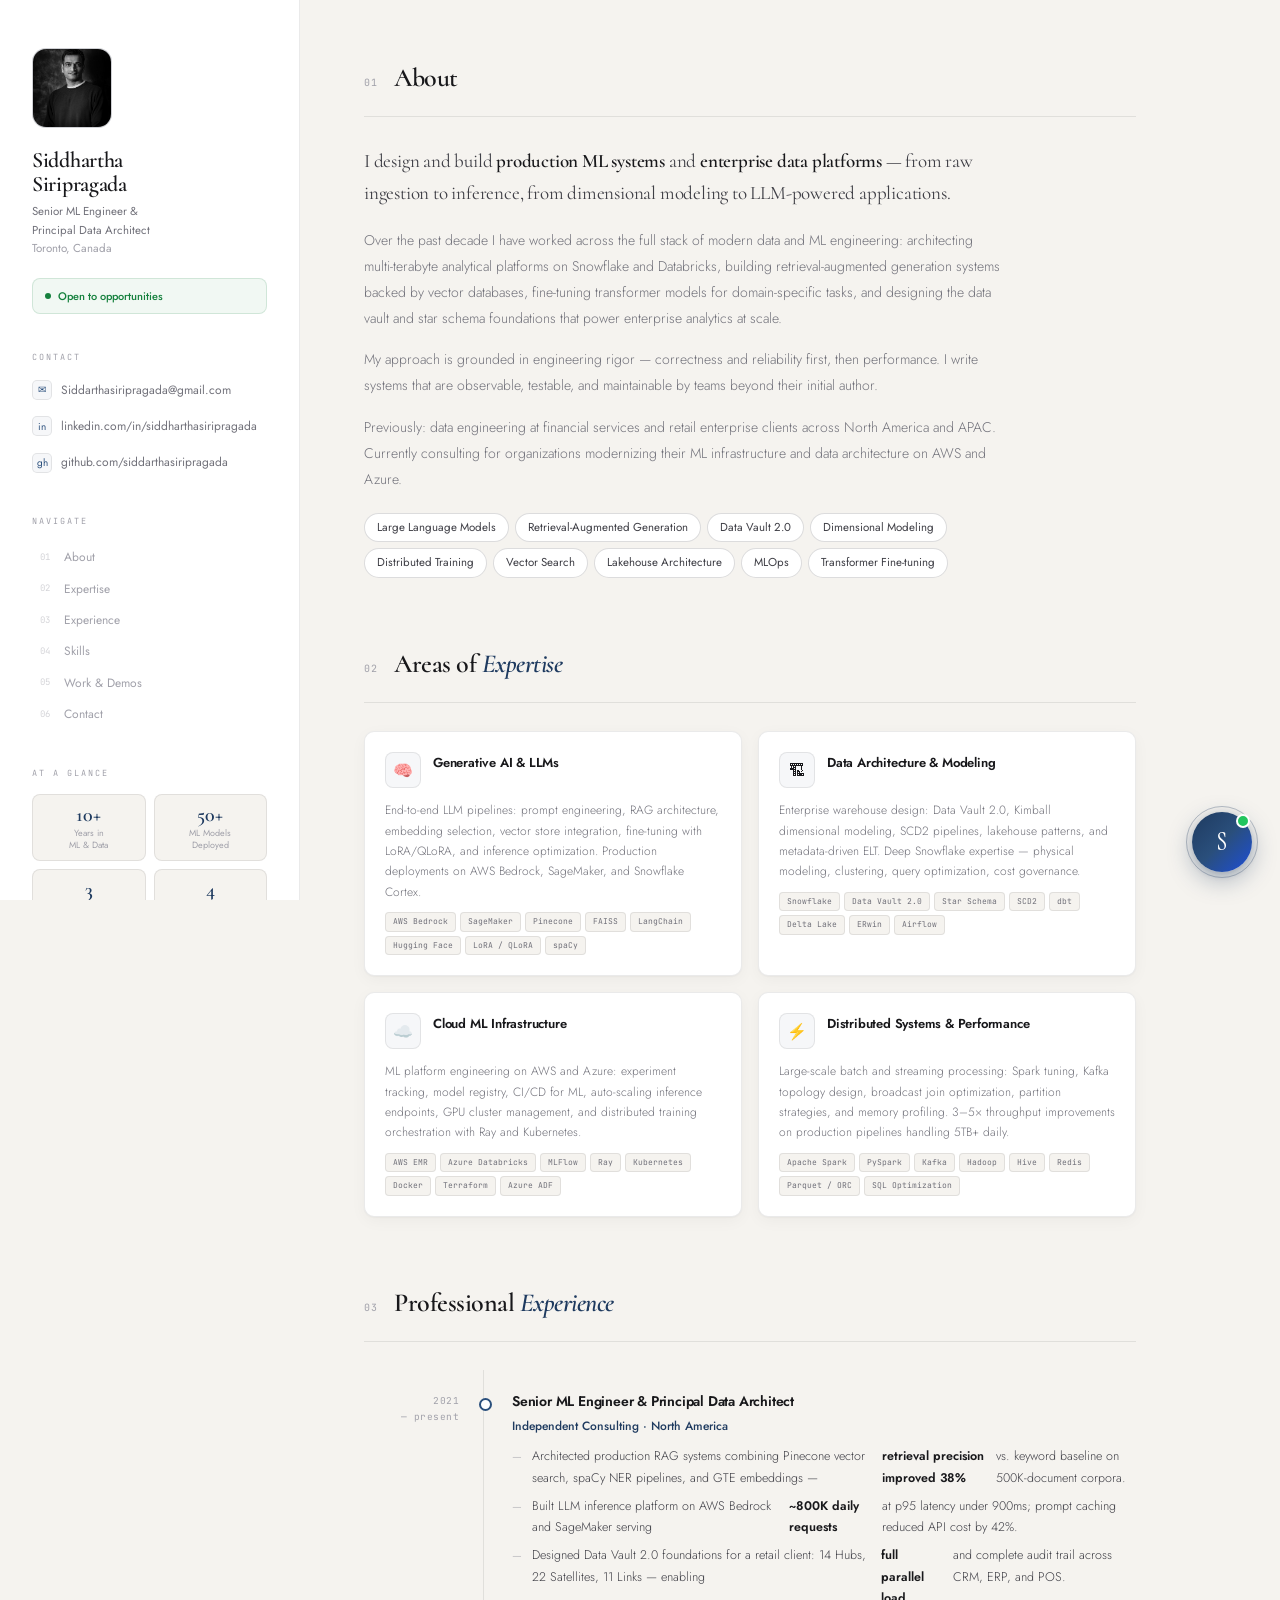
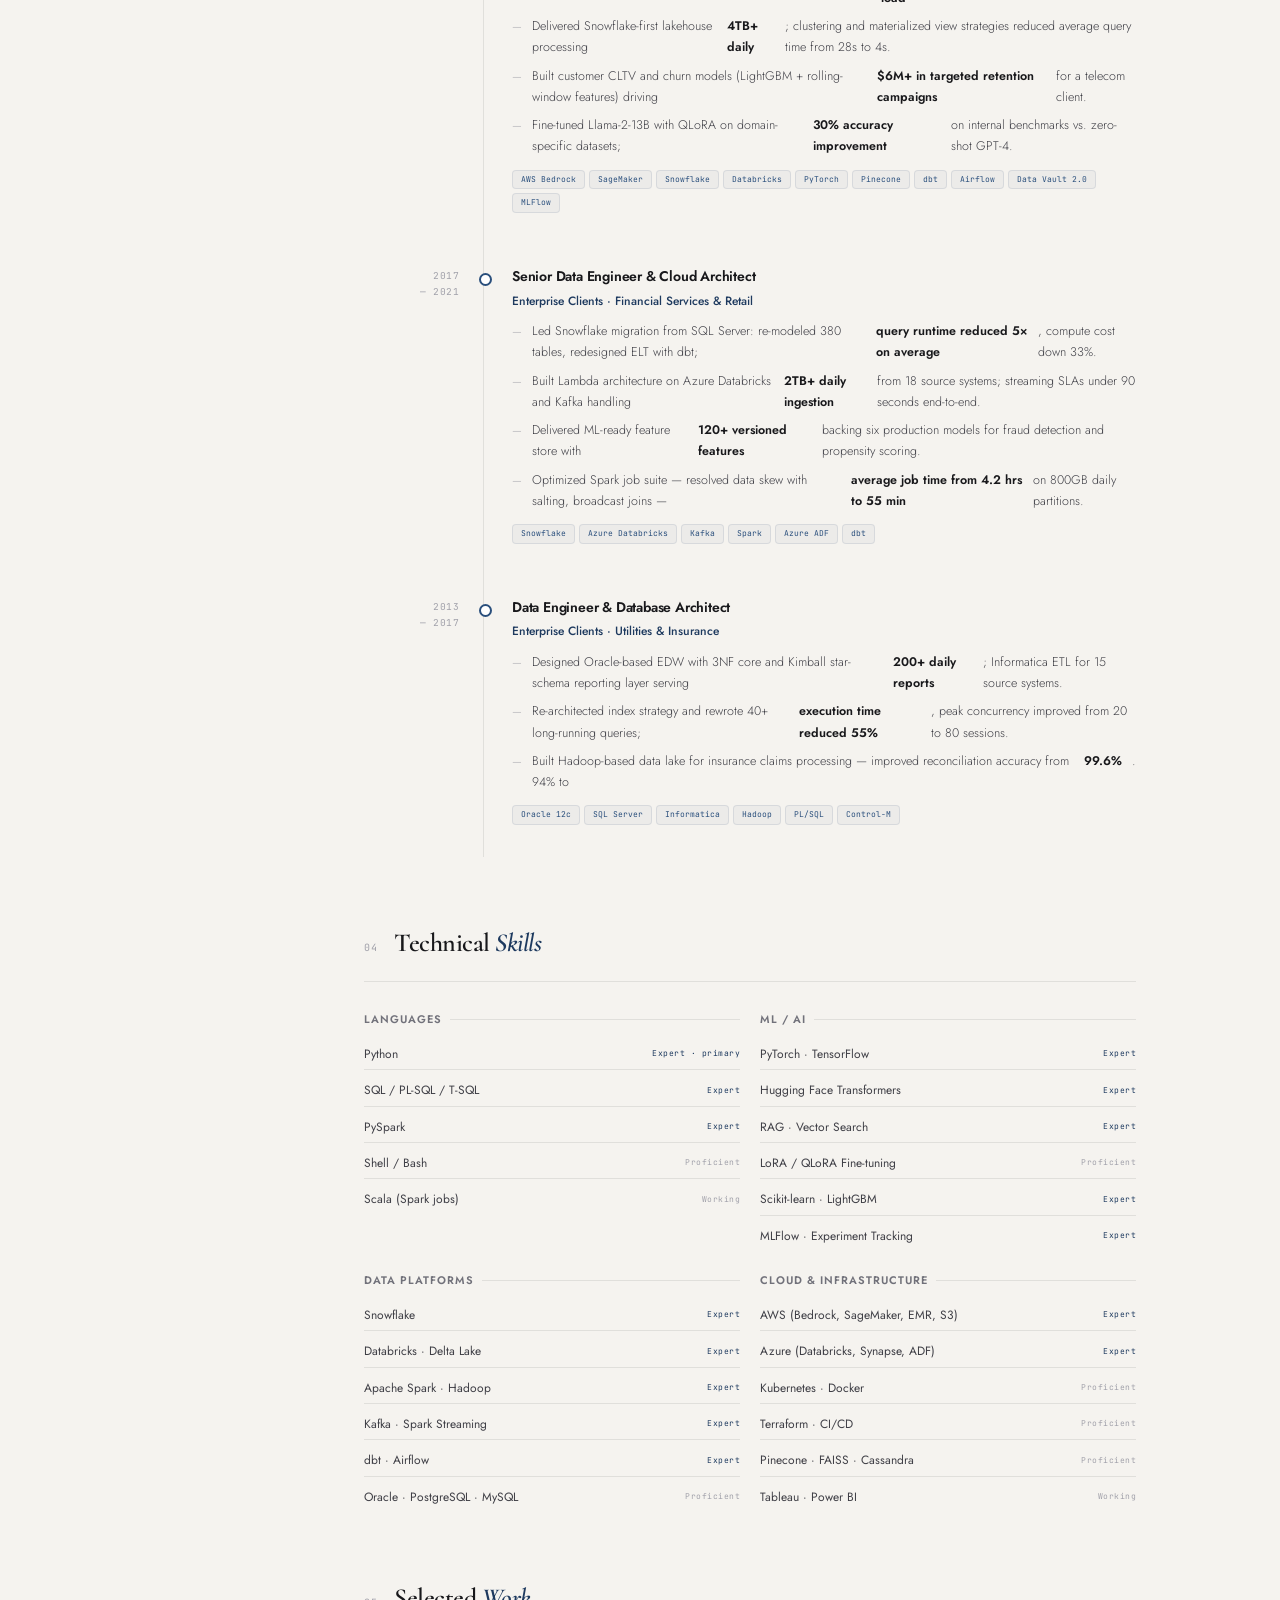
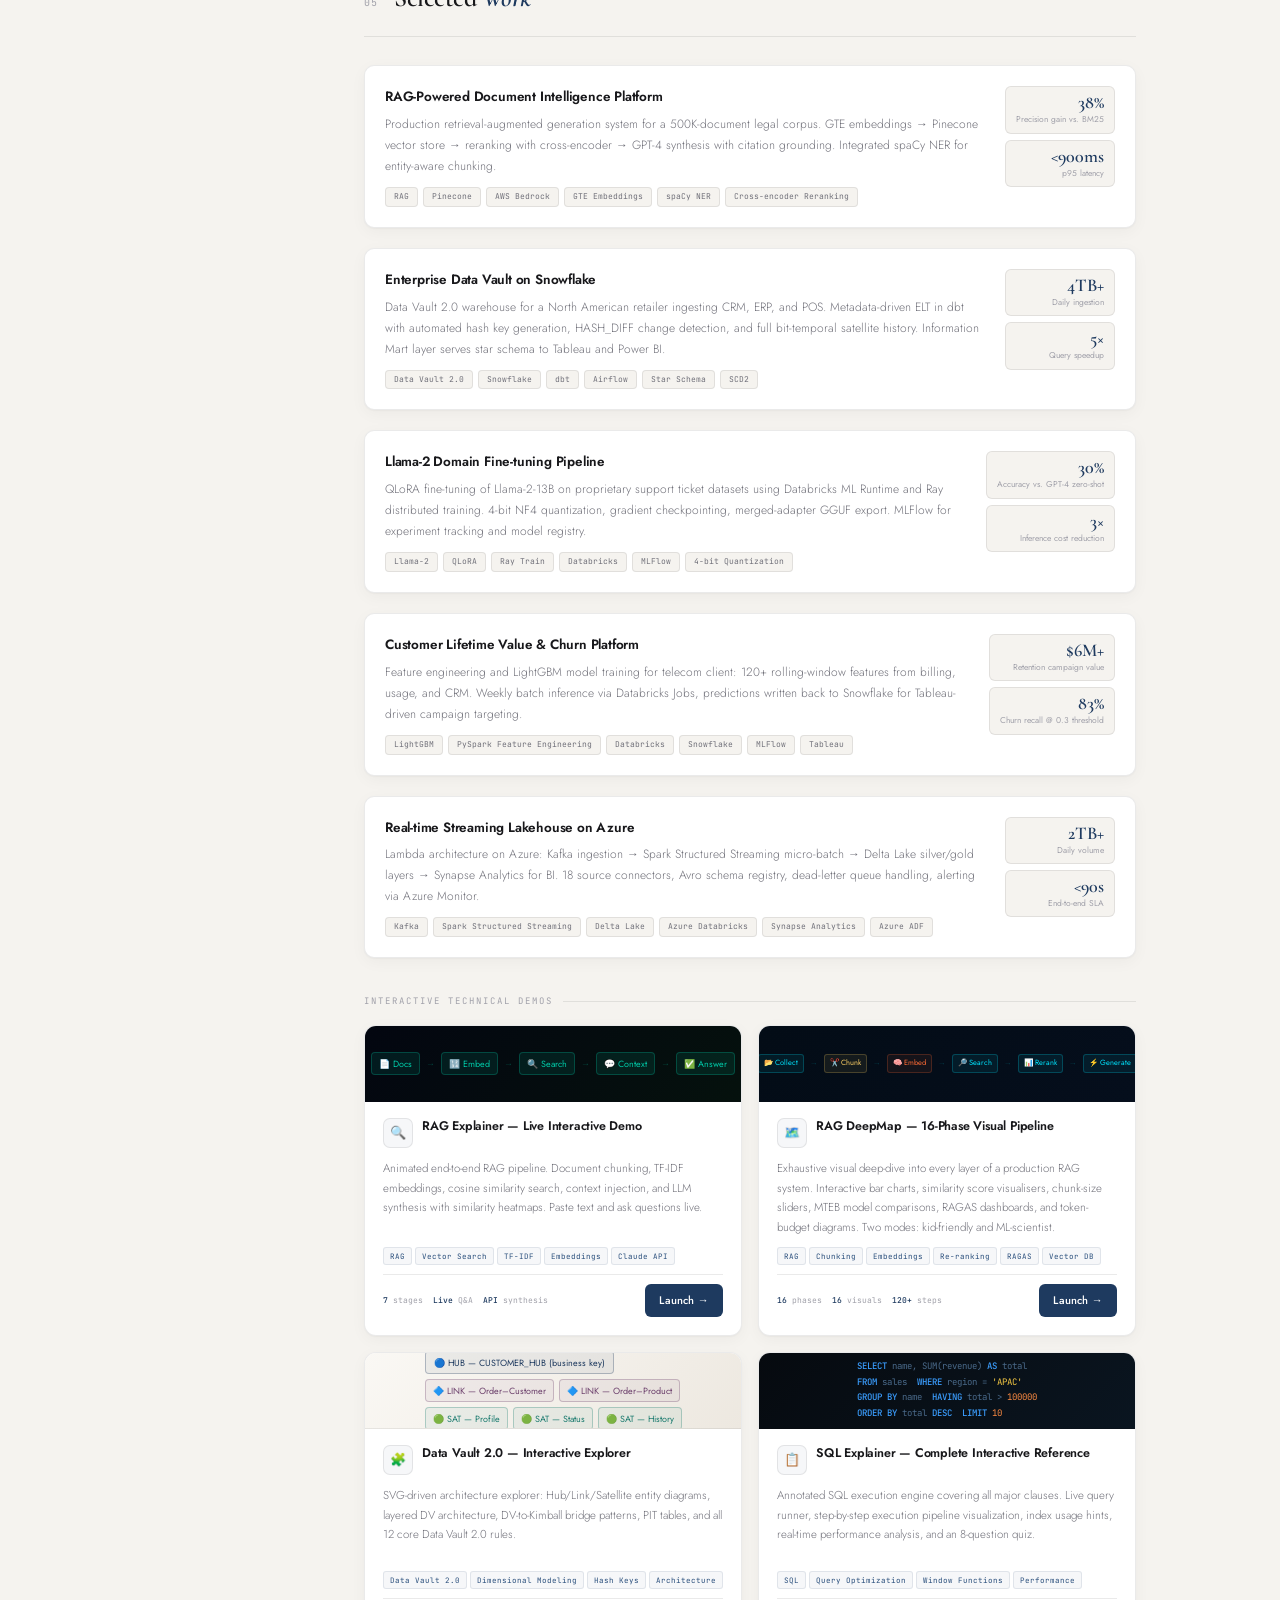
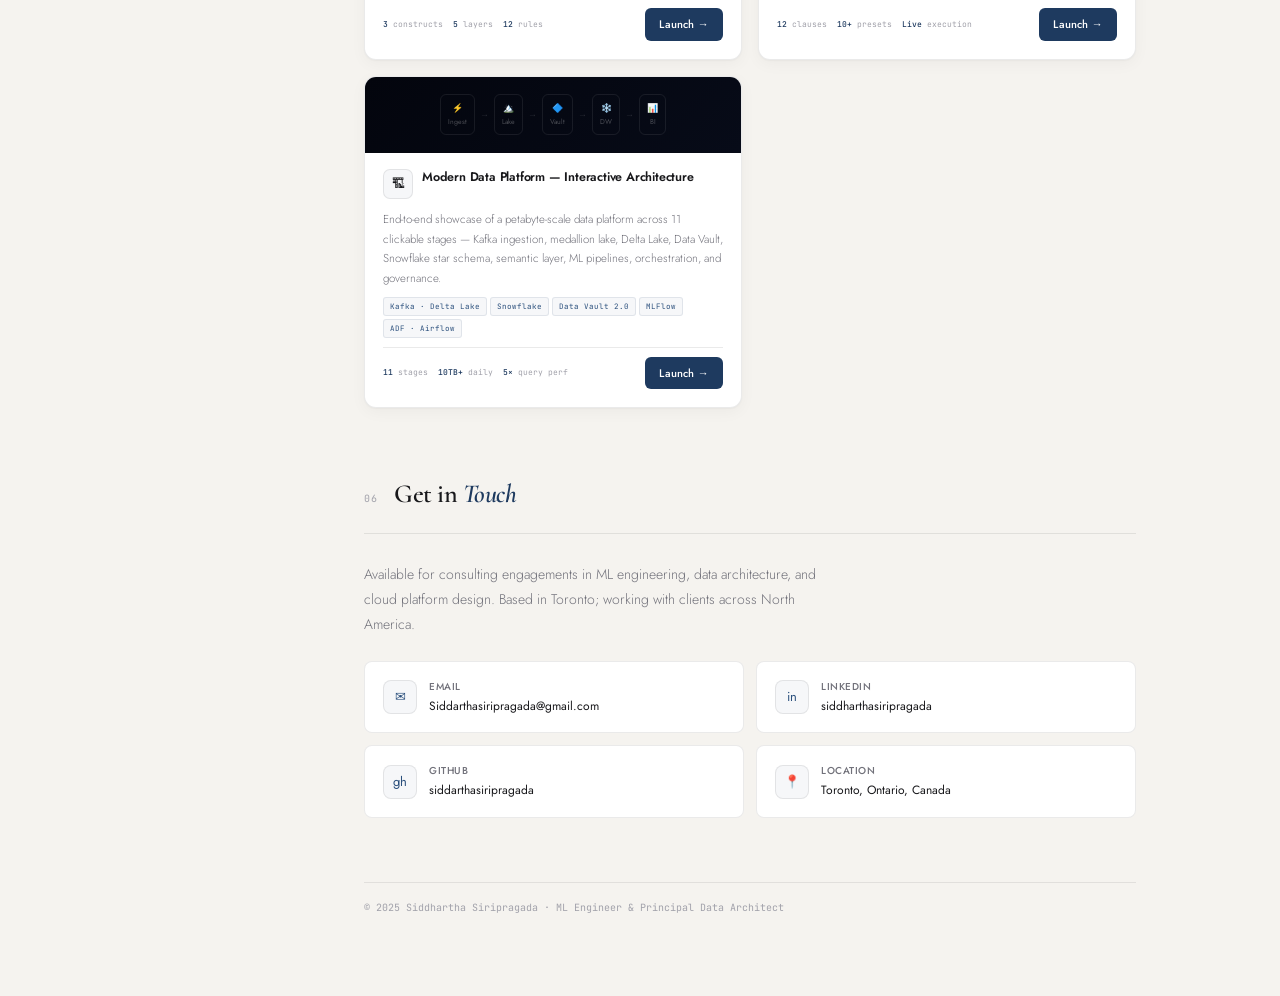
==== commit da84637b: "Add files via upload" ====
--- a/index.html
+++ b/index.html
@@ -141,6 +141,20 @@
 .ds-sql{background:linear-gradient(135deg,#060a0f,#0a1520);}
 .ds-platform{background:linear-gradient(135deg,#03050d,#070b18);}
 
+/*new code */
+
+.ds-ragviz{background:linear-gradient(135deg,#030C16,#050e1c);}
+.rvphase{font-size:7.5px;padding:2px 5px;border-radius:3px;border:1px solid rgba(0,229,255,0.22);color:#00e5ff;background:rgba(0,229,255,0.07);white-space:nowrap;animation:rvpulse 3s ease-in-out infinite;}
+.rvphase:nth-child(2){border-color:rgba(0,255,163,0.22);color:#00ffa3;background:rgba(0,255,163,0.07);animation-delay:.3s;}
+.rvphase:nth-child(3){border-color:rgba(255,209,102,0.22);color:#ffd166;background:rgba(255,209,102,0.07);animation-delay:.6s;}
+.rvphase:nth-child(4){border-color:rgba(162,89,255,0.22);color:#a259ff;background:rgba(162,89,255,0.07);animation-delay:.9s;}
+.rvphase:nth-child(5){border-color:rgba(255,107,53,0.22);color:#ff6b35;background:rgba(255,107,53,0.07);animation-delay:1.2s;}
+.rvphase:nth-child(6){border-color:rgba(255,77,158,0.22);color:#ff4d9e;background:rgba(255,77,158,0.07);animation-delay:1.5s;}
+.rvarrow{color:rgba(0,229,255,0.2);font-size:8px;}
+@keyframes rvpulse{0%,100%{opacity:.45}50%{opacity:1}}
+
+/*new code */
+
 /* RAG strip */
 .rn{font-size:9px;padding:3px 7px;border-radius:4px;background:rgba(0,201,167,.1);border:1px solid rgba(0,201,167,.25);color:#00c9a7;white-space:nowrap;animation:rb 2.5s ease-in-out infinite;}
 .rn:nth-child(3){animation-delay:.5s;} .rn:nth-child(5){animation-delay:1s;} .rn:nth-child(7){animation-delay:1.5s;} .rn:nth-child(9){animation-delay:2s;}
@@ -506,6 +520,30 @@
         </div>
       </div>
 
+	  <!-- RAG DeepMap Demo -->
+<div class="demo-card" style="--dc:#00e5ff;">
+  <div class="demo-strip ds-ragviz">
+    <div class="rvphase">📂 Collect</div><span class="rvarrow">→</span>
+    <div class="rvphase">✂️ Chunk</div><span class="rvarrow">→</span>
+    <div class="rvphase">🧠 Embed</div><span class="rvarrow">→</span>
+    <div class="rvphase">🔎 Search</div><span class="rvarrow">→</span>
+    <div class="rvphase">📊 Rerank</div><span class="rvarrow">→</span>
+    <div class="rvphase">⚡ Generate</div>
+  </div>
+  <div class="demo-body">
+    <div class="demo-top">
+      <div class="demo-ico">🗺️</div>
+      <div class="demo-title">RAG DeepMap — 16-Phase Visual Pipeline</div>
+    </div>
+    <div class="demo-desc">Exhaustive visual deep-dive into every layer of a production RAG system. Interactive bar charts, similarity score visualisers, chunk-size sliders, MTEB model comparisons, RAGAS dashboards, and token-budget diagrams. Two modes: kid-friendly and ML-scientist.</div>
+    <div class="demo-tags"><span class="demo-tag">RAG</span><span class="demo-tag">Chunking</span><span class="demo-tag">Embeddings</span><span class="demo-tag">Re-ranking</span><span class="demo-tag">RAGAS</span><span class="demo-tag">Vector DB</span></div>
+    <div class="demo-footer">
+      <div class="demo-stats"><span class="demo-stat"><strong>16</strong> phases</span><span class="demo-stat"><strong>16</strong> visuals</span><span class="demo-stat"><strong>120+</strong> steps</span></div>
+      <a href="rag-visual.html" target="_blank" class="demo-btn">Launch →</a>
+    </div>
+  </div>
+</div>
+
       <!-- Data Vault Demo -->
       <div class="demo-card" style="--dc:#c4622d;">
         <div class="demo-strip ds-vault">
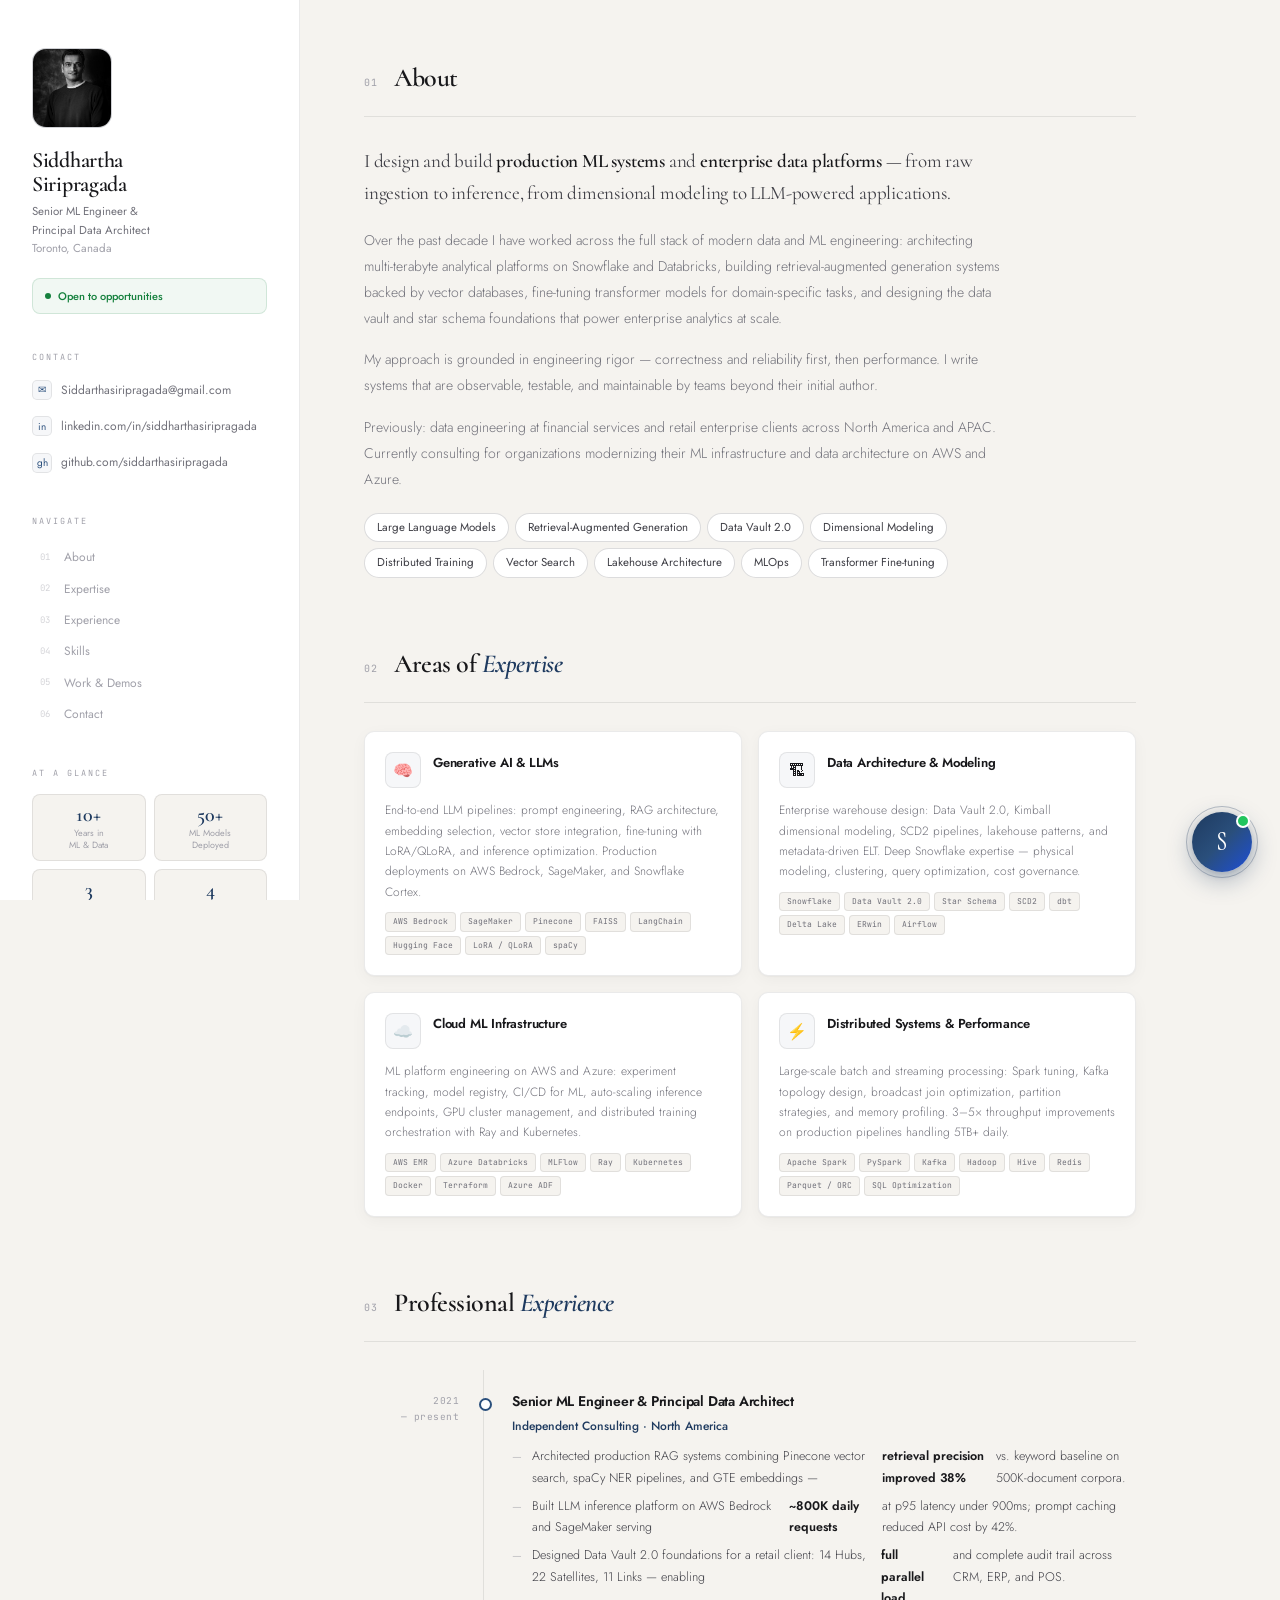
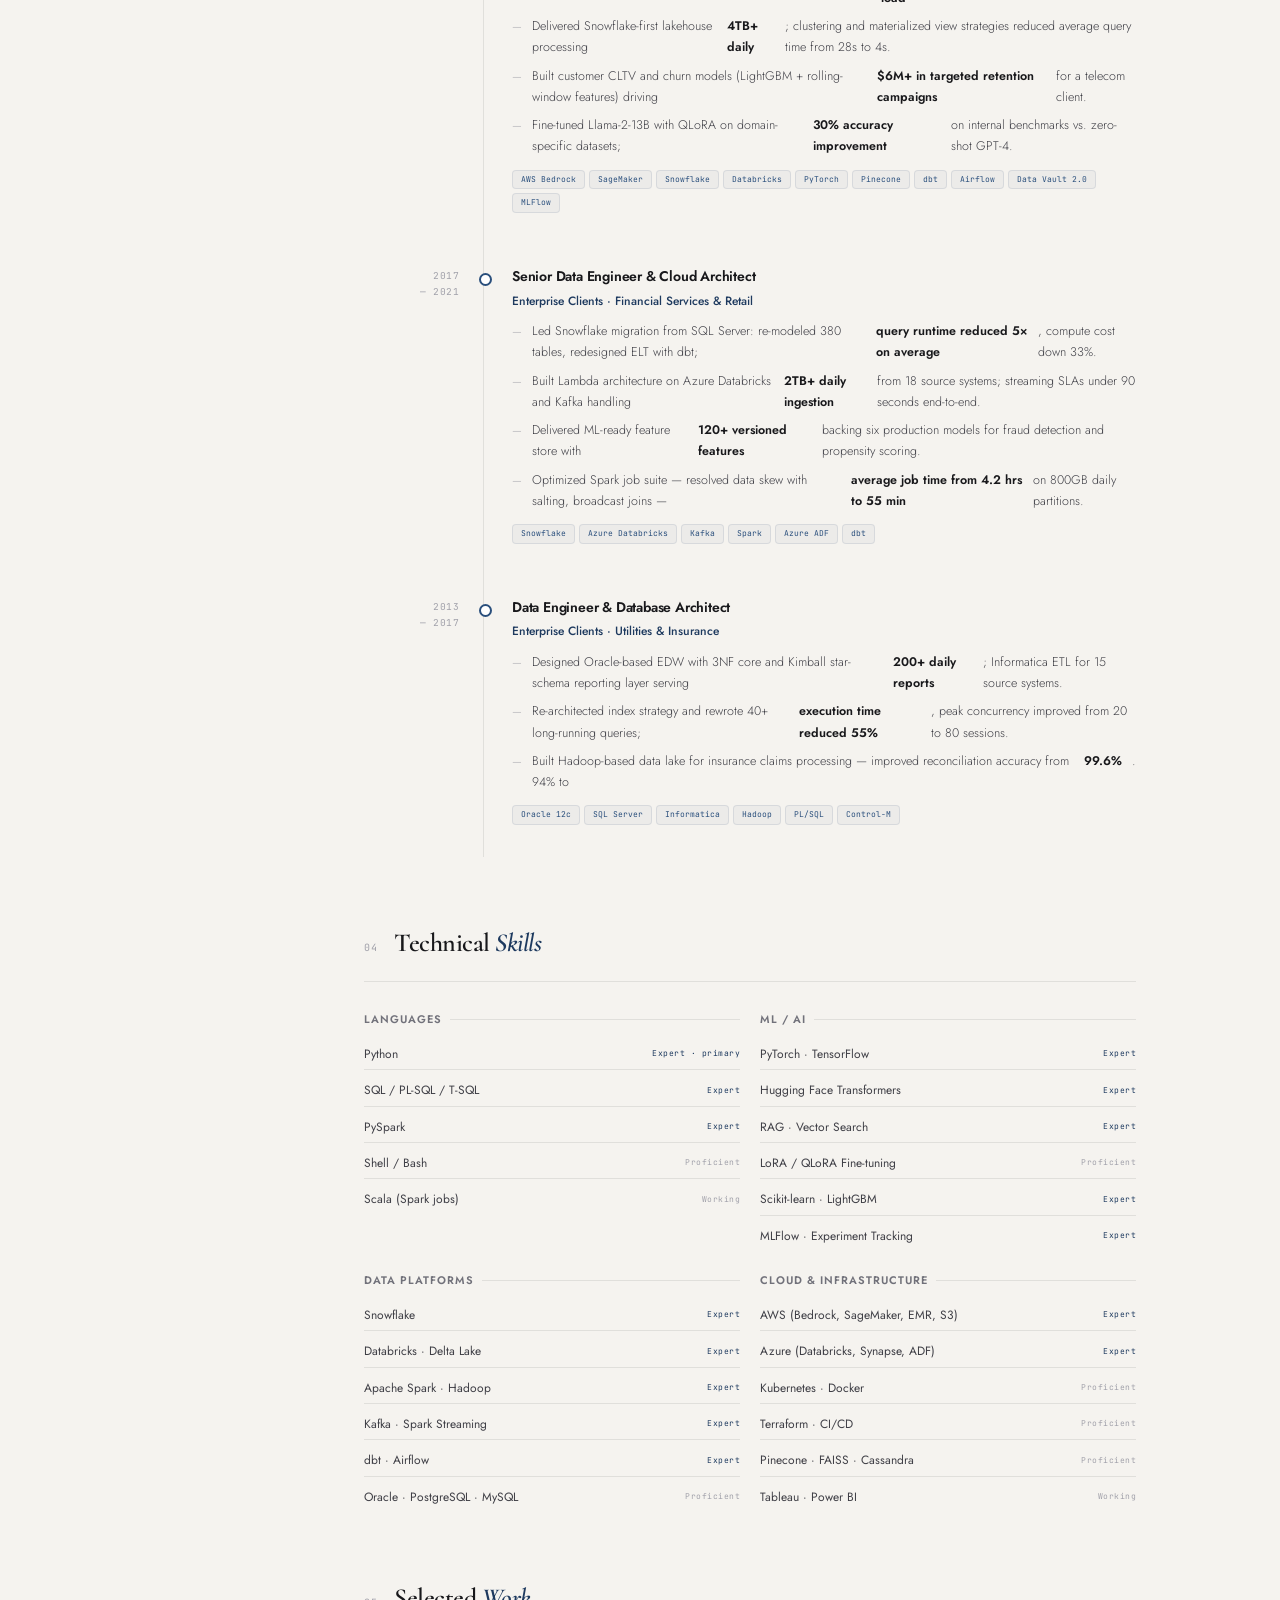
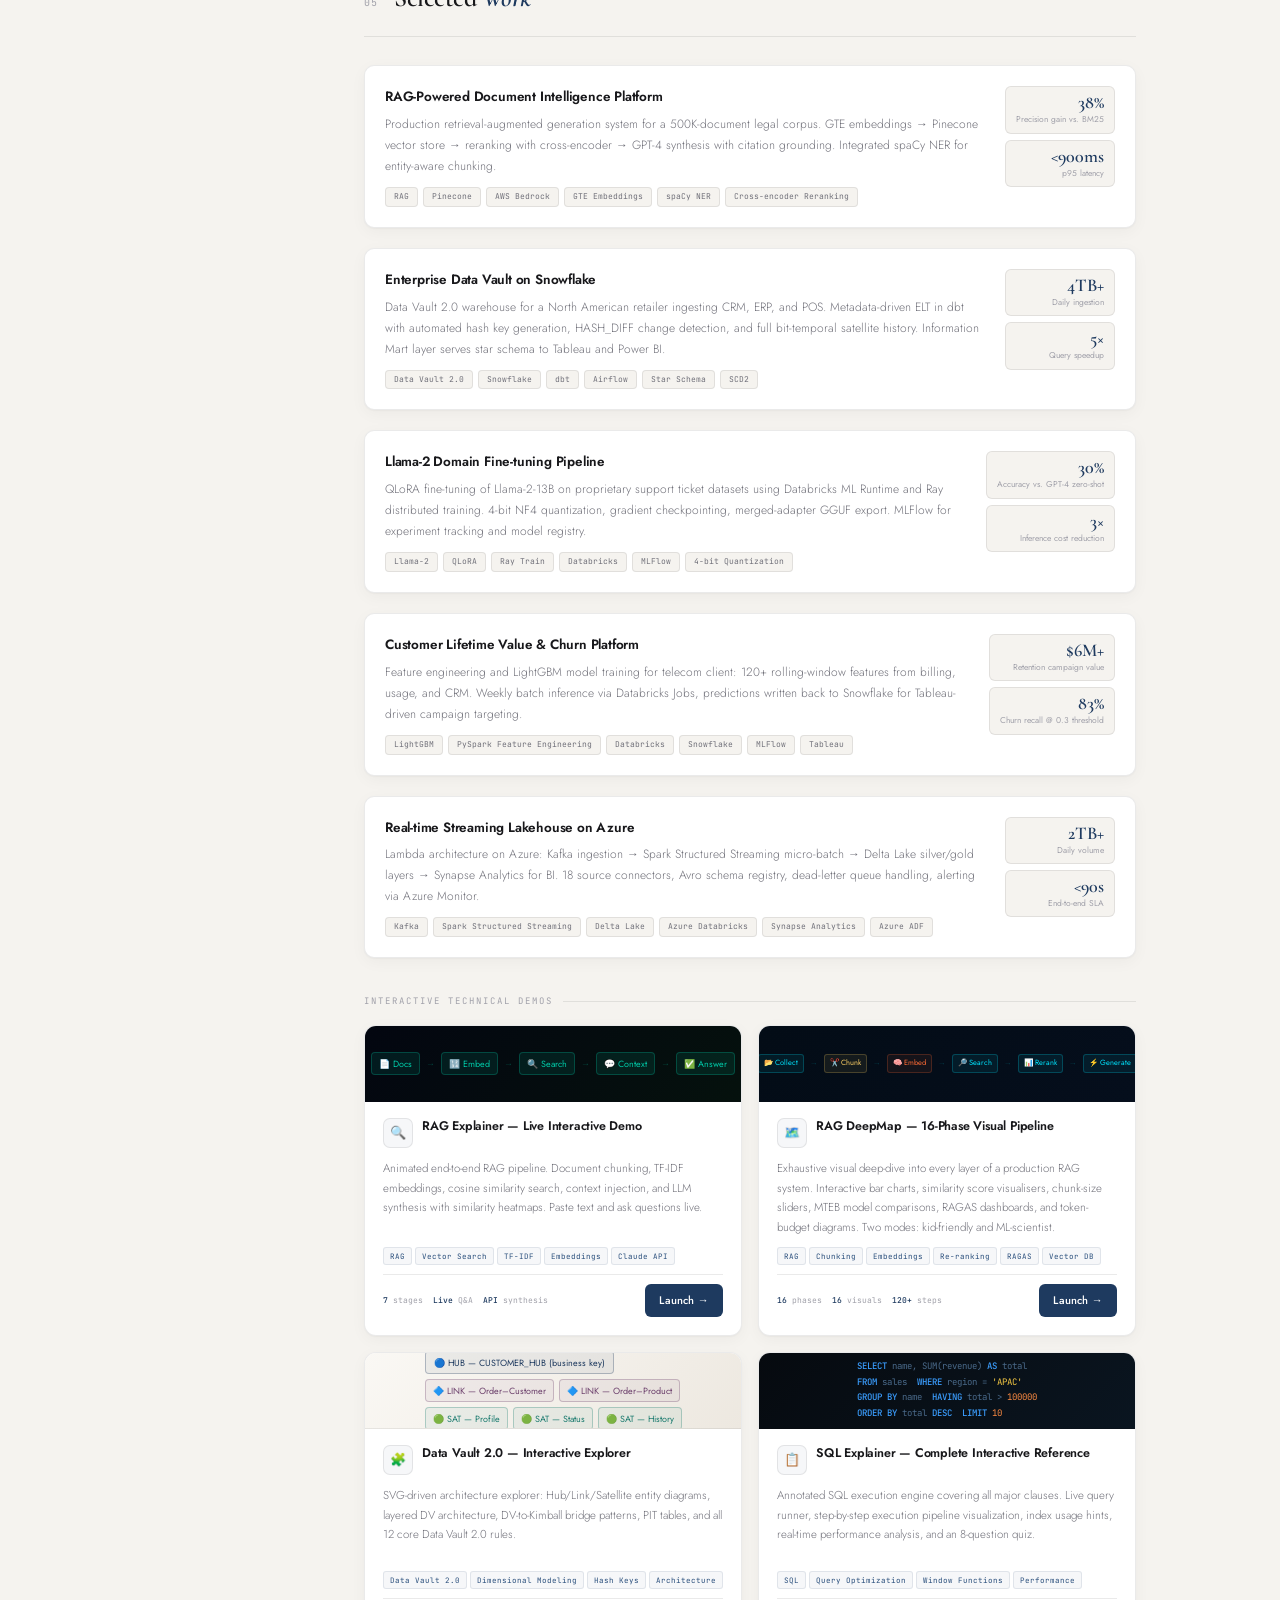
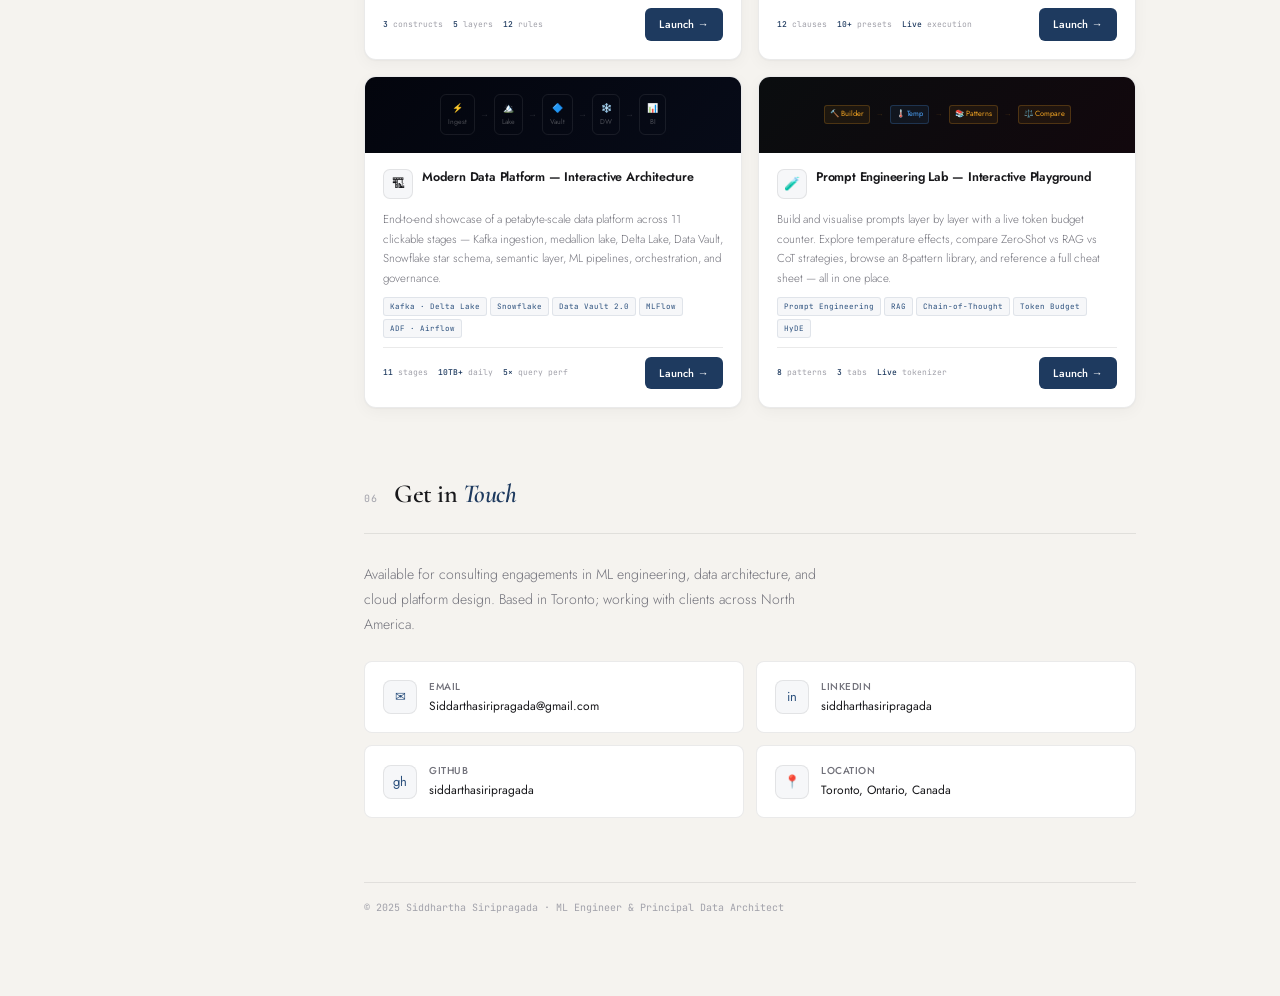
==== commit 7f28963e: "Add files via upload" ====
--- a/index.html
+++ b/index.html
@@ -153,6 +153,13 @@
 .rvarrow{color:rgba(0,229,255,0.2);font-size:8px;}
 @keyframes rvpulse{0%,100%{opacity:.45}50%{opacity:1}}
 
+.ds-promptlab{background:linear-gradient(135deg,#0a0d0f,#12080d);}
+.plnode{font-size:7.5px;padding:2px 5px;border-radius:3px;border:1px solid rgba(245,166,35,0.22);color:#f5a623;background:rgba(245,166,35,0.07);white-space:nowrap;animation:rvpulse 3s ease-in-out infinite;}
+.plnode:nth-child(2){border-color:rgba(0,212,170,0.22);color:#00d4aa;background:rgba(0,212,170,0.07);animation-delay:.4s;}
+.plnode:nth-child(3){border-color:rgba(77,166,255,0.22);color:#4da6ff;background:rgba(77,166,255,0.07);animation-delay:.8s;}
+.plnode:nth-child(4){border-color:rgba(176,122,255,0.22);color:#b07aff;background:rgba(176,122,255,0.07);animation-delay:1.2s;}
+.plarrow{color:rgba(245,166,35,0.2);font-size:8px;}
+
 /*new code */
 
 /* RAG strip */
@@ -615,6 +622,29 @@
           </div>
         </div>
       </div>
+	  
+	  
+	  <!-- Prompt Engineering Lab -->
+<div class="demo-card" style="--dc:#f5a623;">
+  <div class="demo-strip ds-promptlab">
+    <div class="plnode">🔨 Builder</div><span class="plarrow">→</span>
+    <div class="plnode">🌡️ Temp</div><span class="plarrow">→</span>
+    <div class="plnode">📚 Patterns</div><span class="plarrow">→</span>
+    <div class="plnode">⚖️ Compare</div>
+  </div>
+  <div class="demo-body">
+    <div class="demo-top">
+      <div class="demo-ico">🧪</div>
+      <div class="demo-title">Prompt Engineering Lab — Interactive Playground</div>
+    </div>
+    <div class="demo-desc">Build and visualise prompts layer by layer with a live token budget counter. Explore temperature effects, compare Zero-Shot vs RAG vs CoT strategies, browse an 8-pattern library, and reference a full cheat sheet — all in one place.</div>
+    <div class="demo-tags"><span class="demo-tag">Prompt Engineering</span><span class="demo-tag">RAG</span><span class="demo-tag">Chain-of-Thought</span><span class="demo-tag">Token Budget</span><span class="demo-tag">HyDE</span></div>
+    <div class="demo-footer">
+      <div class="demo-stats"><span class="demo-stat"><strong>8</strong> patterns</span><span class="demo-stat"><strong>3</strong> tabs</span><span class="demo-stat"><strong>Live</strong> tokenizer</span></div>
+      <a href="prompt-lab.html" target="_blank" class="demo-btn">Launch →</a>
+    </div>
+  </div>
+</div>
 
     </div><!-- /demo-grid -->
   </section>
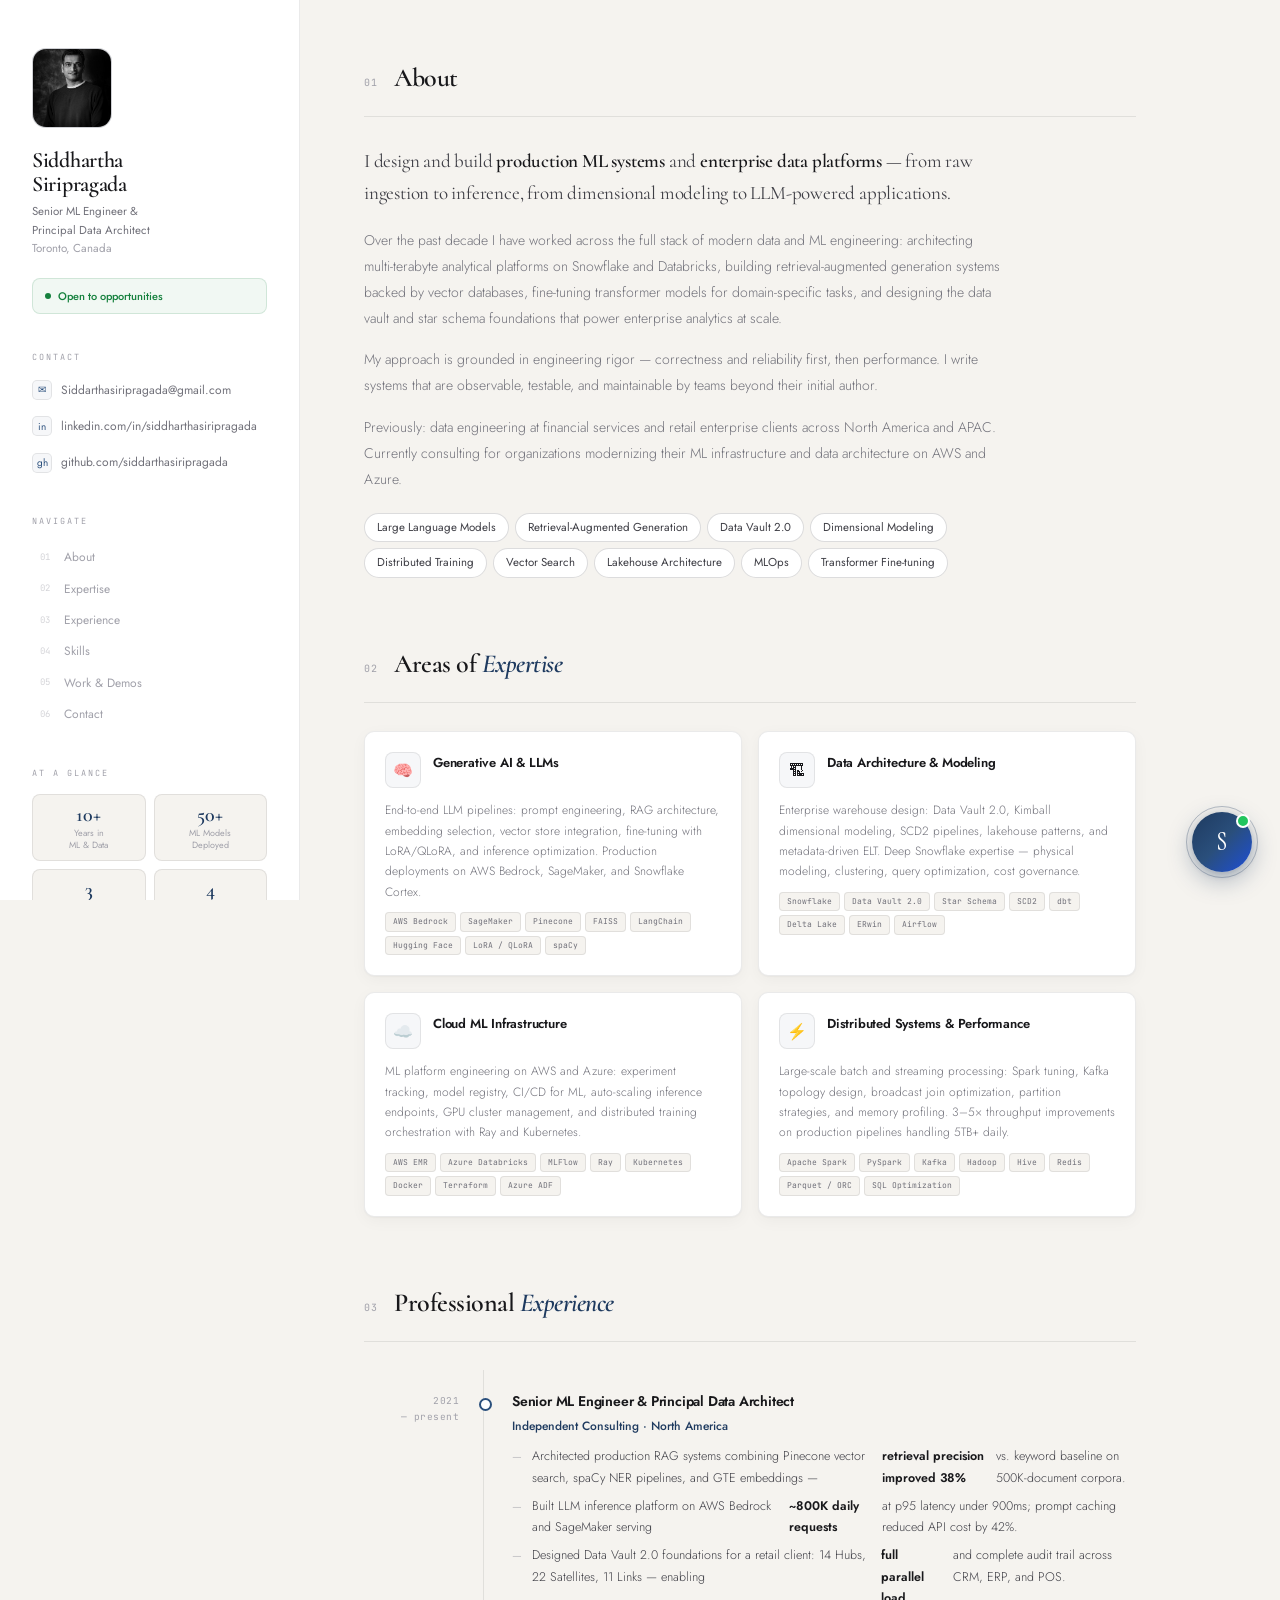
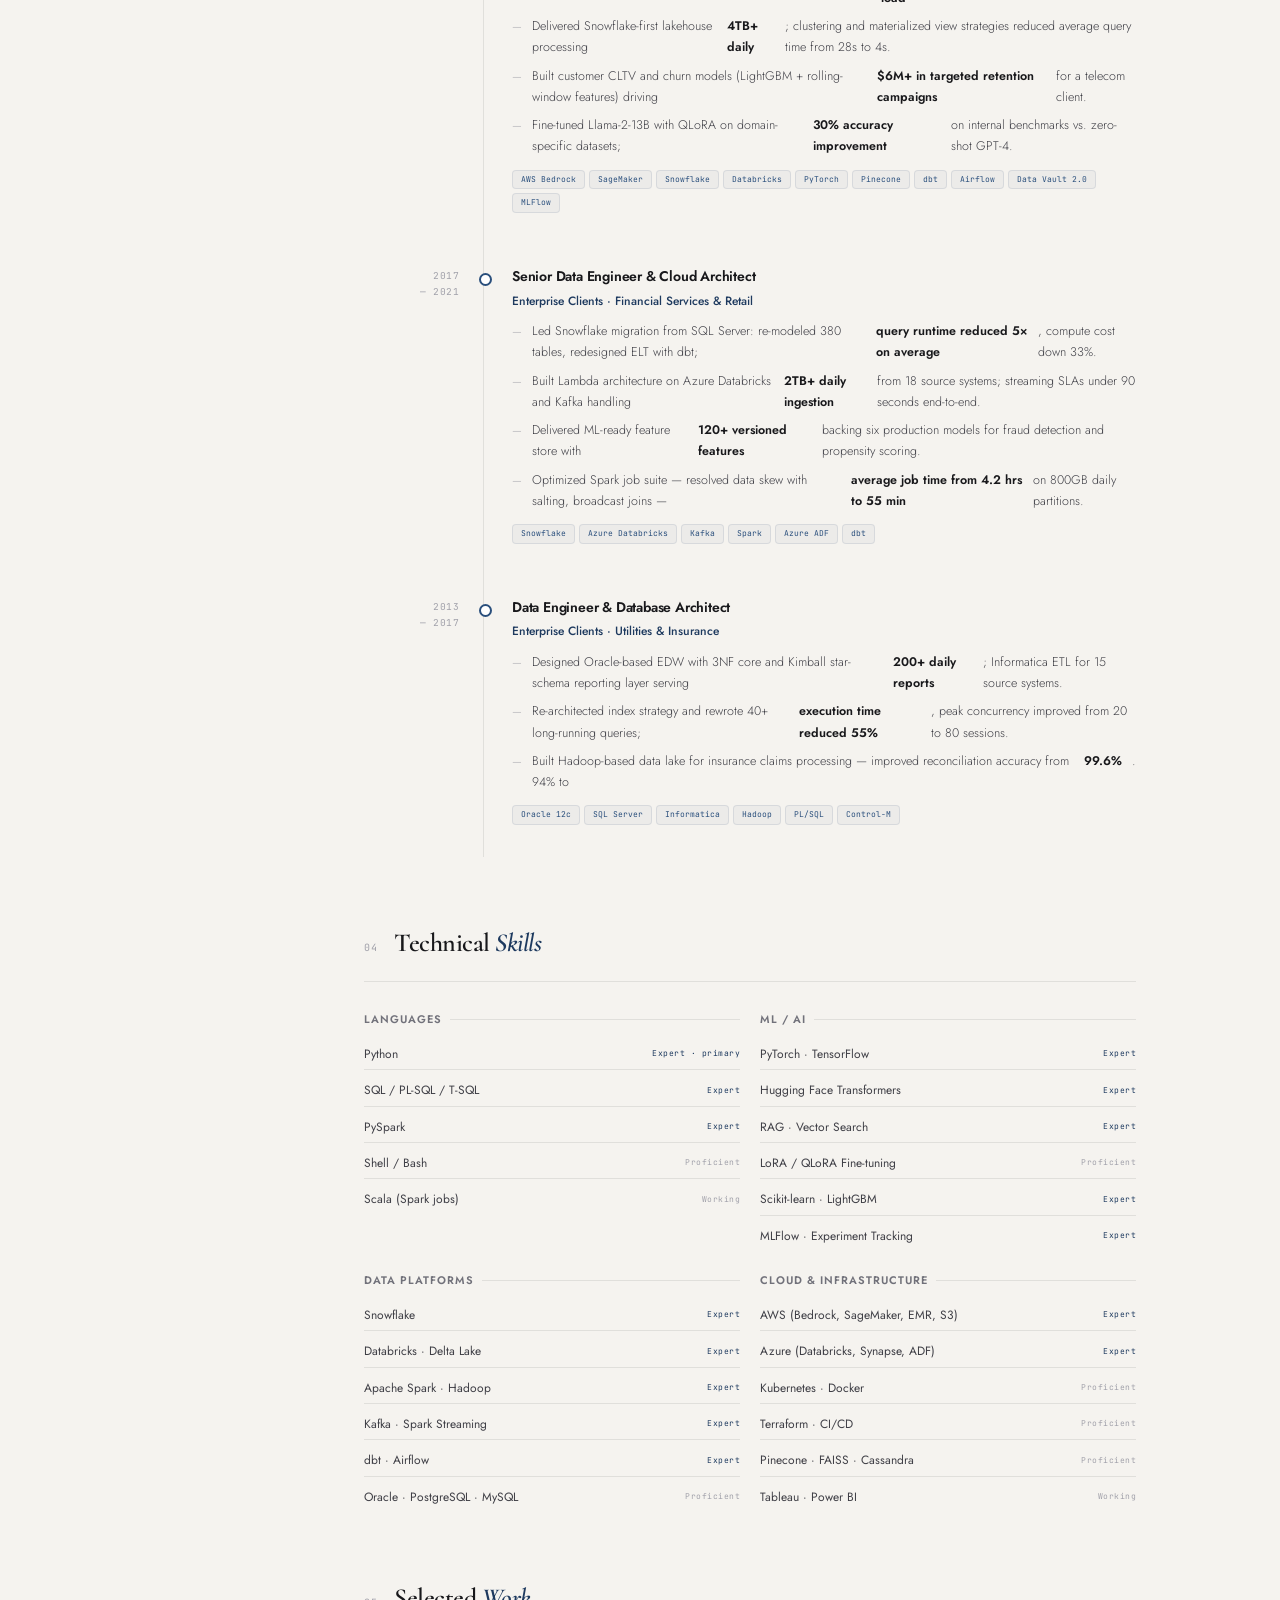
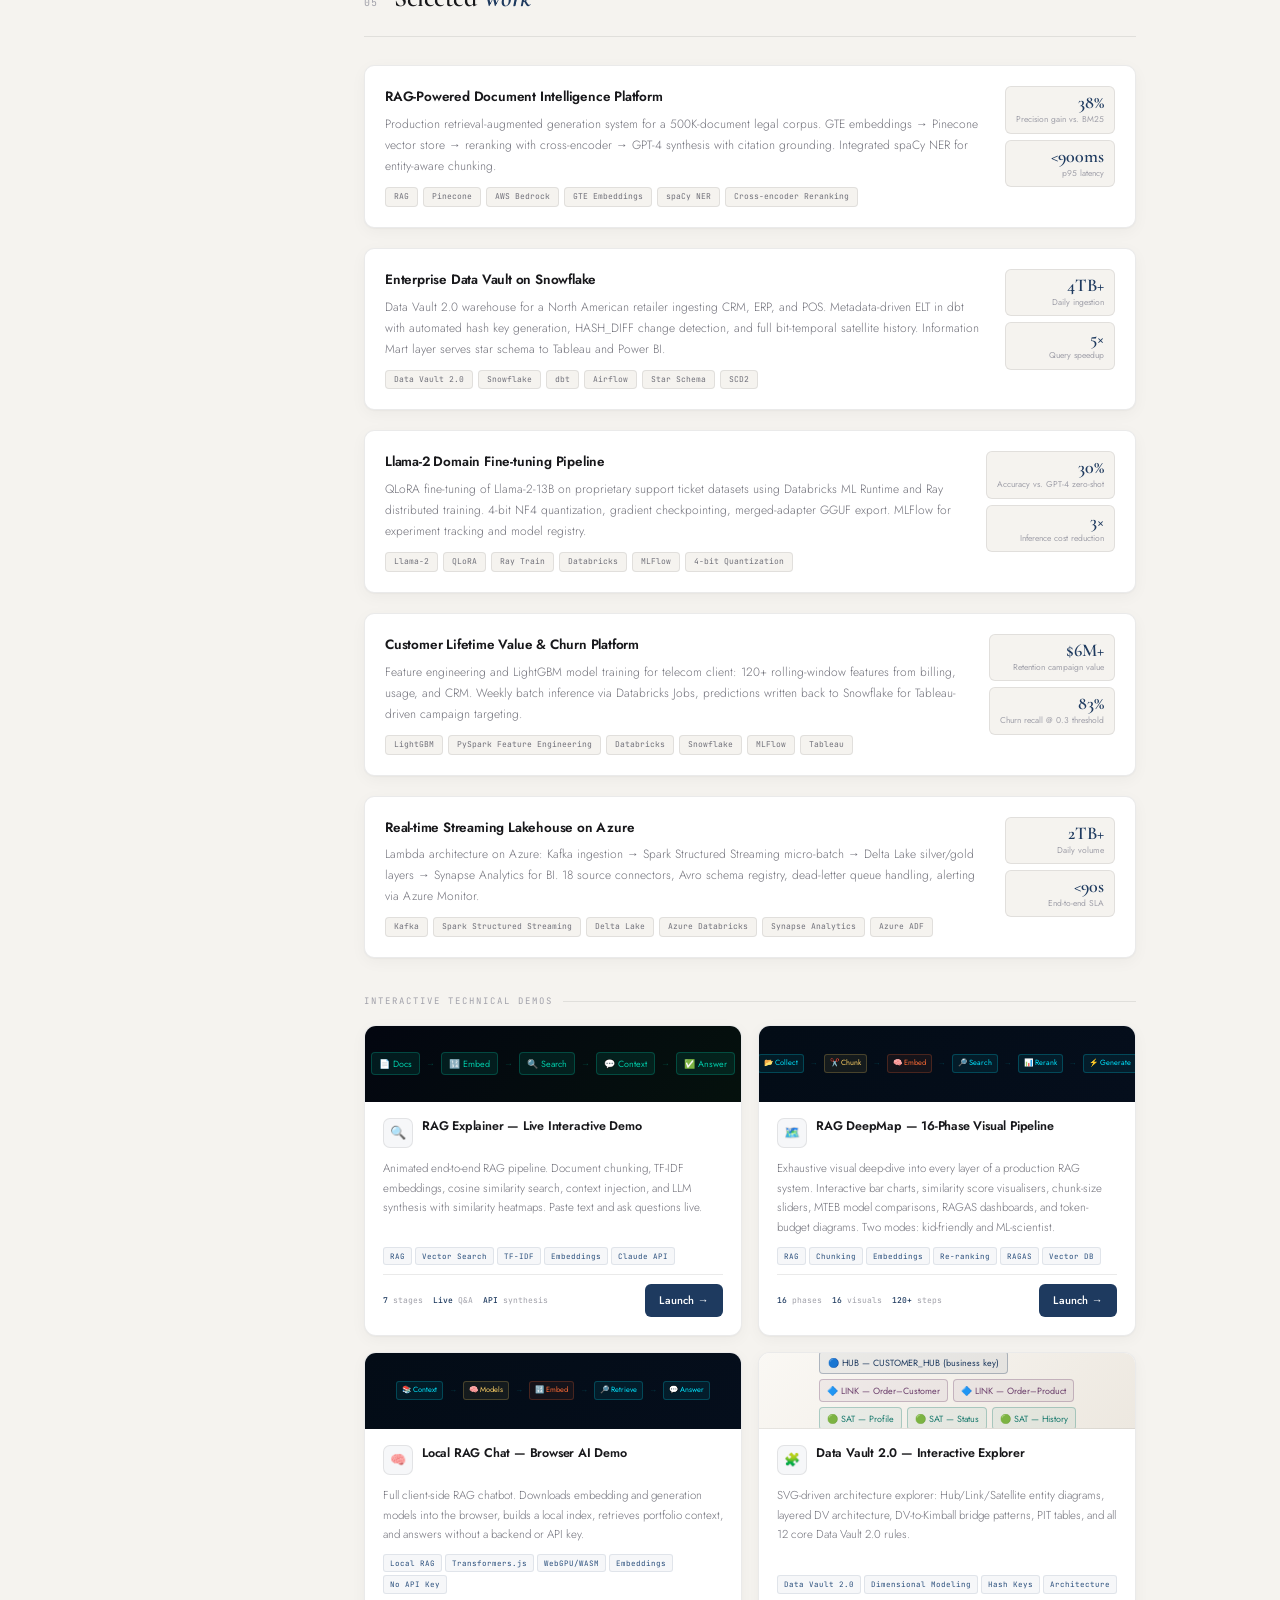
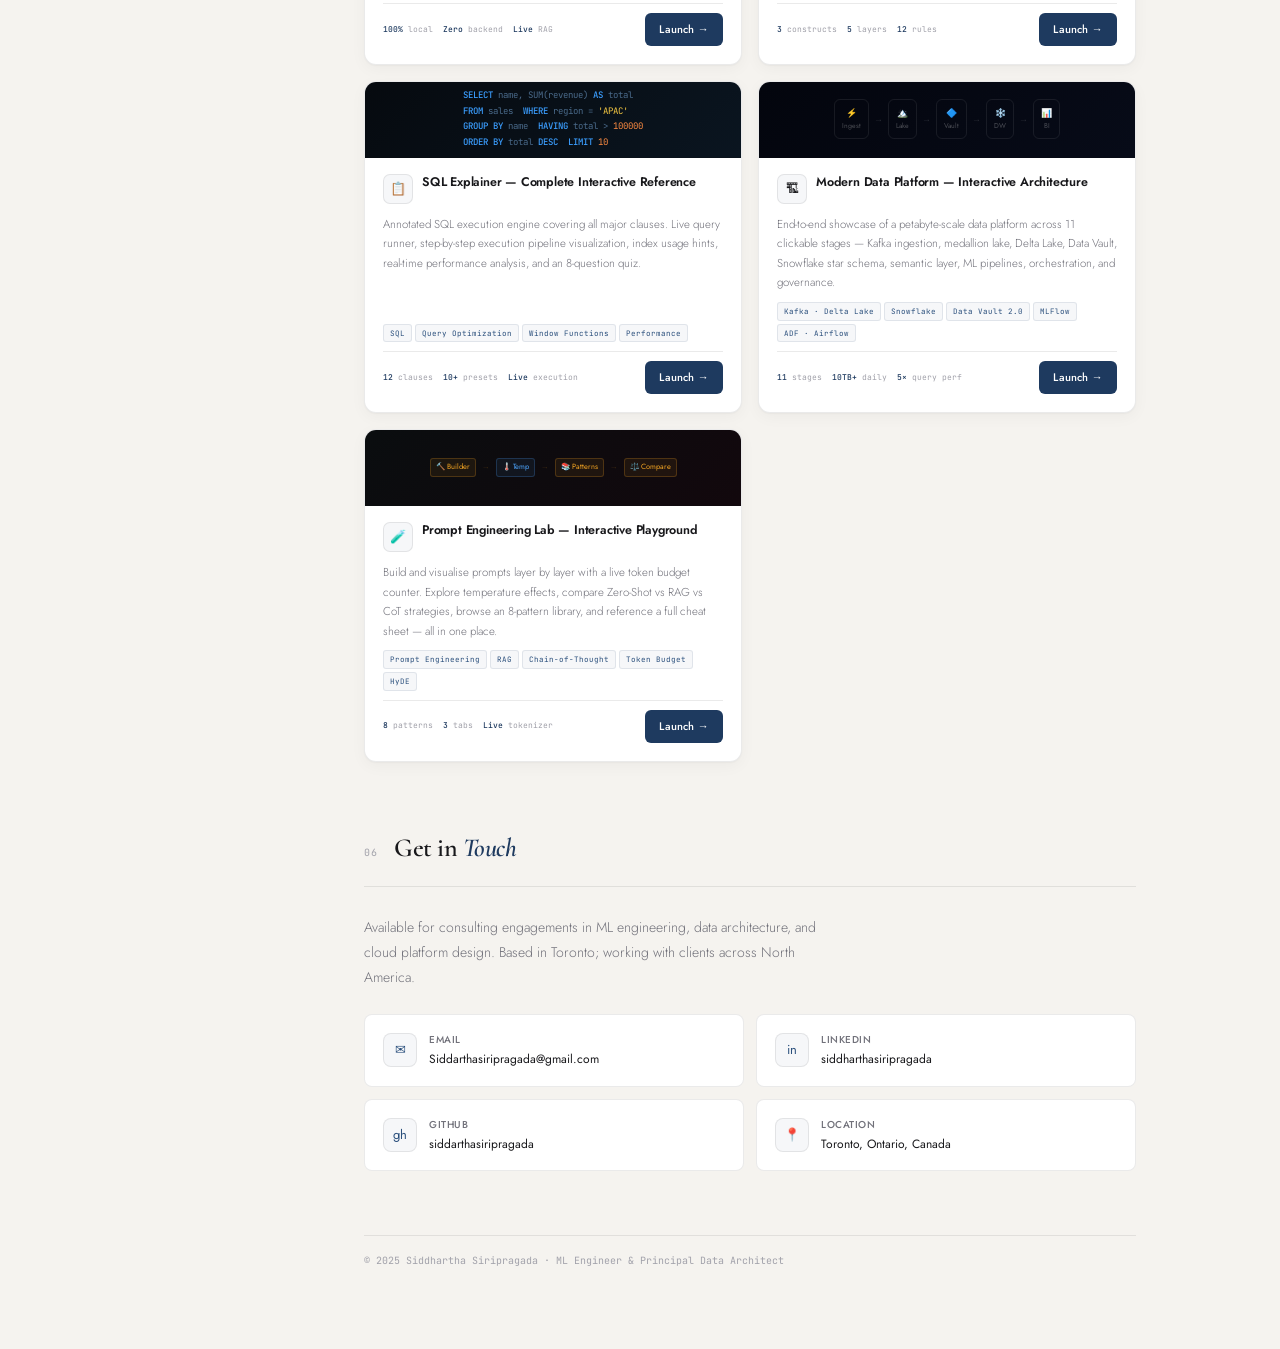
==== commit 6e44c086: "Integrate local RAG chat demo" ====
--- a/index.html
+++ b/index.html
@@ -1,6 +1,17 @@
 <!DOCTYPE html>
 <html lang="en">
 <head>
+
+<!-- Google tag (gtag.js) -->
+<script async src="https://www.googletagmanager.com/gtag/js?id=G-YKHCEYE77Y"></script>
+<script>
+  window.dataLayer = window.dataLayer || [];
+  function gtag(){dataLayer.push(arguments);}
+  gtag('js', new Date());
+
+  gtag('config', 'G-YKHCEYE77Y');
+</script>
+
 <meta charset="UTF-8">
 <meta name="viewport" content="width=device-width, initial-scale=1.0">
 <meta name="description" content="Siddhartha Siripragada — ML Engineer & Principal Data Architect. LLMs, RAG, enterprise data platforms, dimensional modeling. Toronto, Canada.">
@@ -551,6 +562,29 @@
   </div>
 </div>
 
+      <!-- Local RAG Chat Demo -->
+      <div class="demo-card" style="--dc:#7c3aed;">
+        <div class="demo-strip ds-ragviz">
+          <div class="rvphase">📚 Context</div><span class="rvarrow">→</span>
+          <div class="rvphase">🧠 Models</div><span class="rvarrow">→</span>
+          <div class="rvphase">🔢 Embed</div><span class="rvarrow">→</span>
+          <div class="rvphase">🔎 Retrieve</div><span class="rvarrow">→</span>
+          <div class="rvphase">💬 Answer</div>
+        </div>
+        <div class="demo-body">
+          <div class="demo-top">
+            <div class="demo-ico">🧠</div>
+            <div class="demo-title">Local RAG Chat — Browser AI Demo</div>
+          </div>
+          <div class="demo-desc">Full client-side RAG chatbot. Downloads embedding and generation models into the browser, builds a local index, retrieves portfolio context, and answers without a backend or API key.</div>
+          <div class="demo-tags"><span class="demo-tag">Local RAG</span><span class="demo-tag">Transformers.js</span><span class="demo-tag">WebGPU/WASM</span><span class="demo-tag">Embeddings</span><span class="demo-tag">No API Key</span></div>
+          <div class="demo-footer">
+            <div class="demo-stats"><span class="demo-stat"><strong>100%</strong> local</span><span class="demo-stat"><strong>Zero</strong> backend</span><span class="demo-stat"><strong>Live</strong> RAG</span></div>
+            <a href="local-rag-chat.html" target="_blank" class="demo-btn">Launch →</a>
+          </div>
+        </div>
+      </div>
+
       <!-- Data Vault Demo -->
       <div class="demo-card" style="--dc:#c4622d;">
         <div class="demo-strip ds-vault">
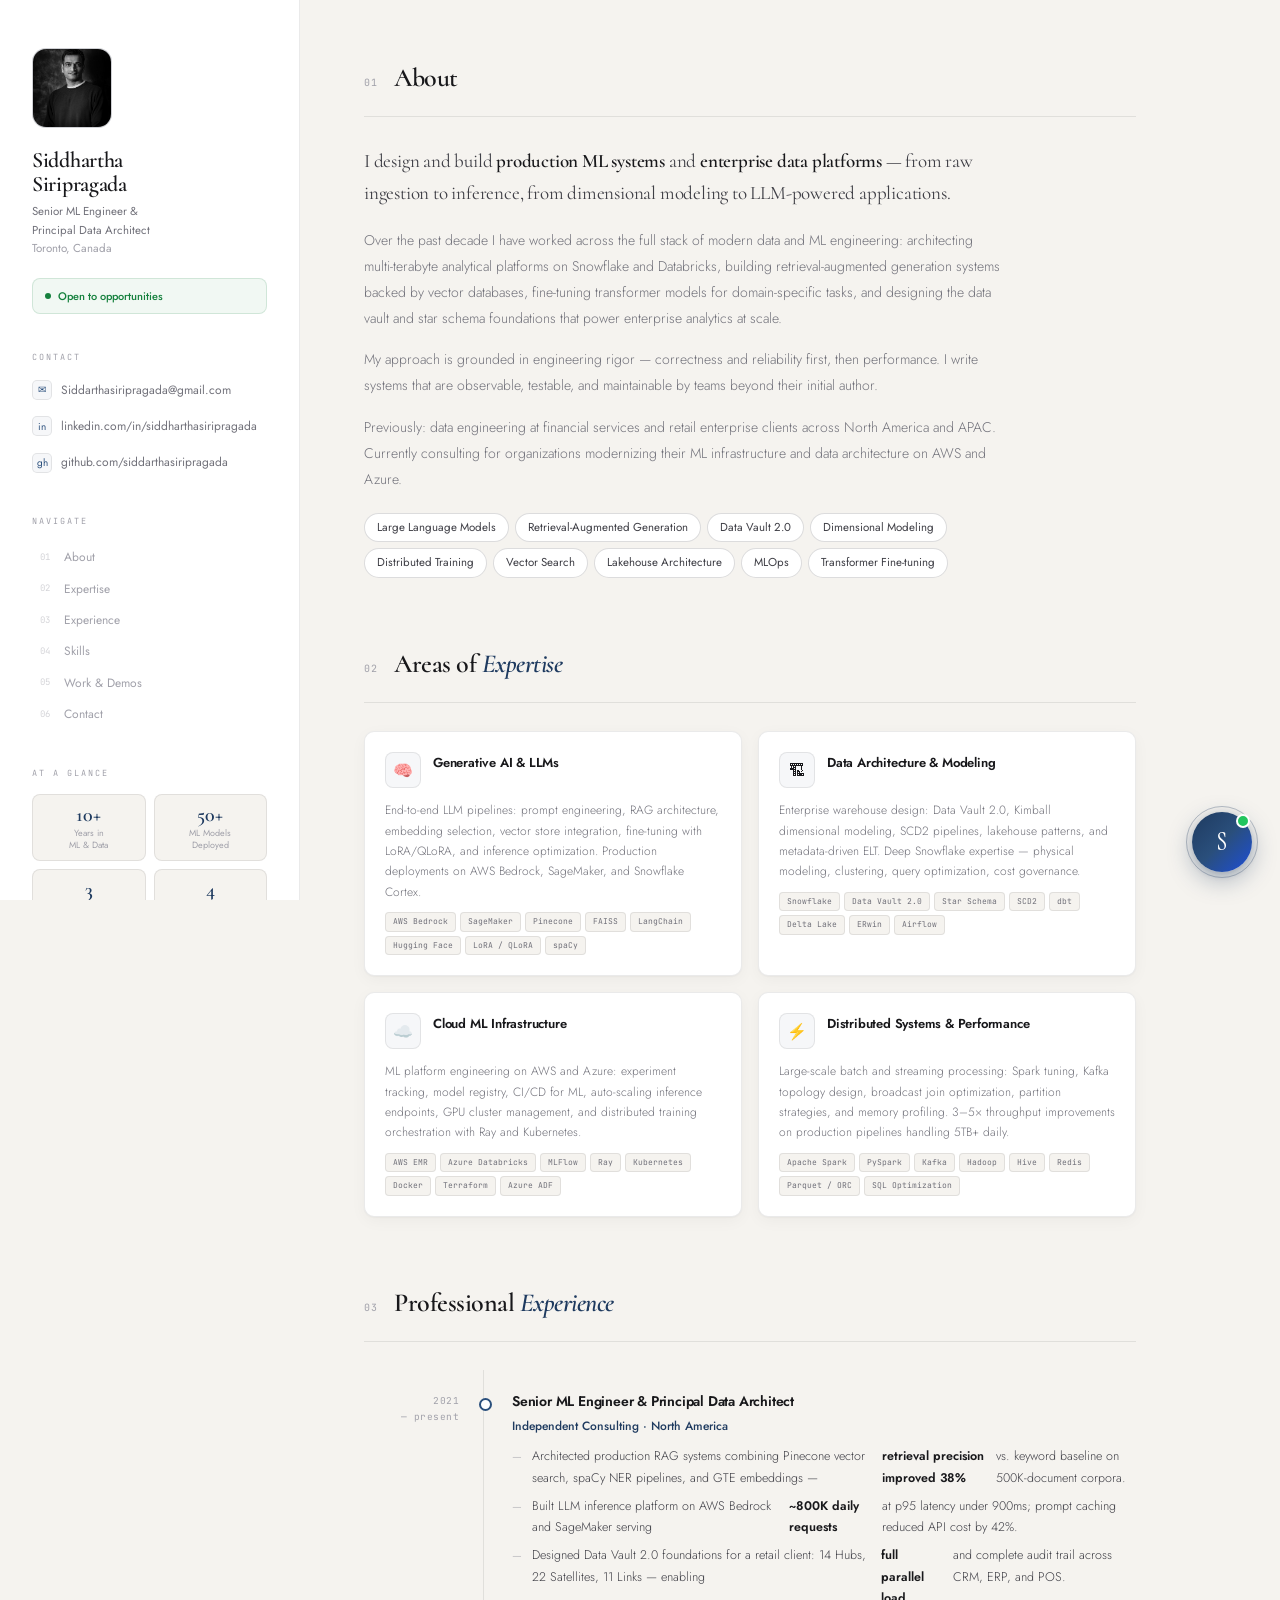
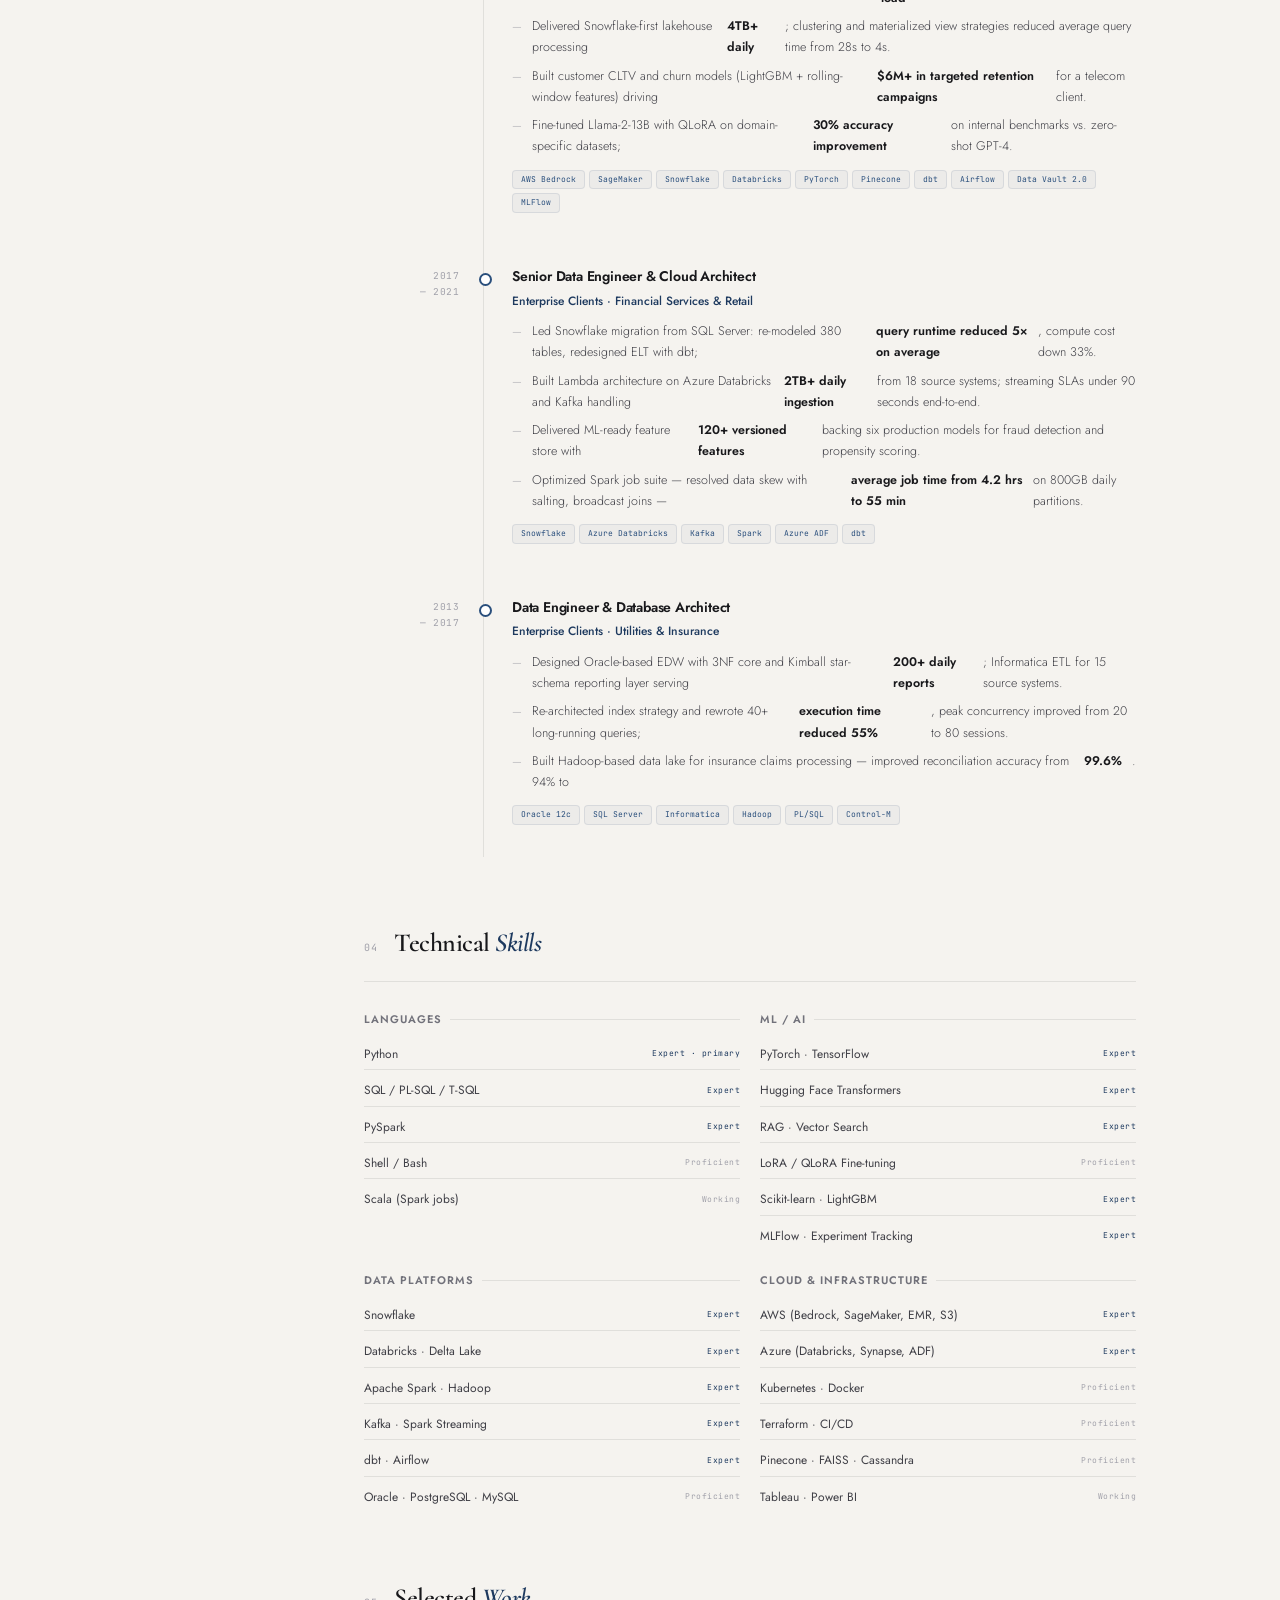
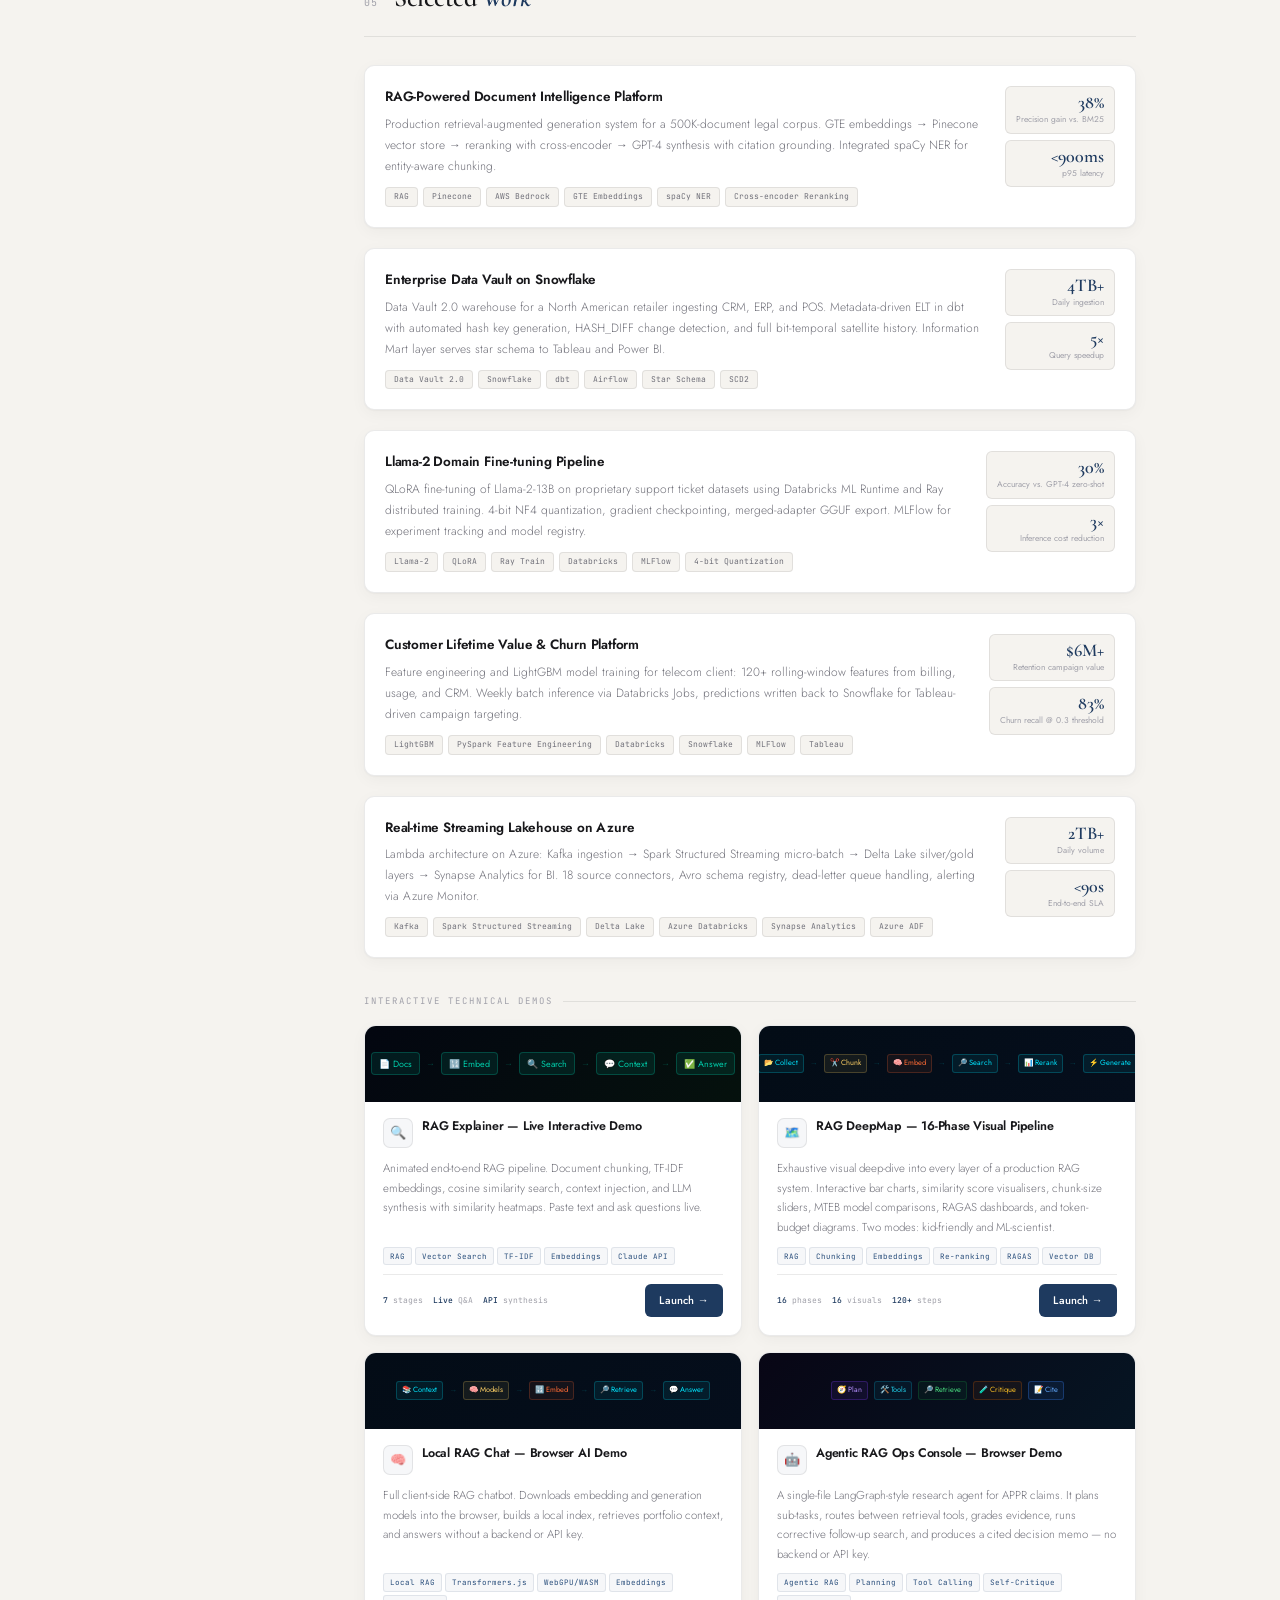
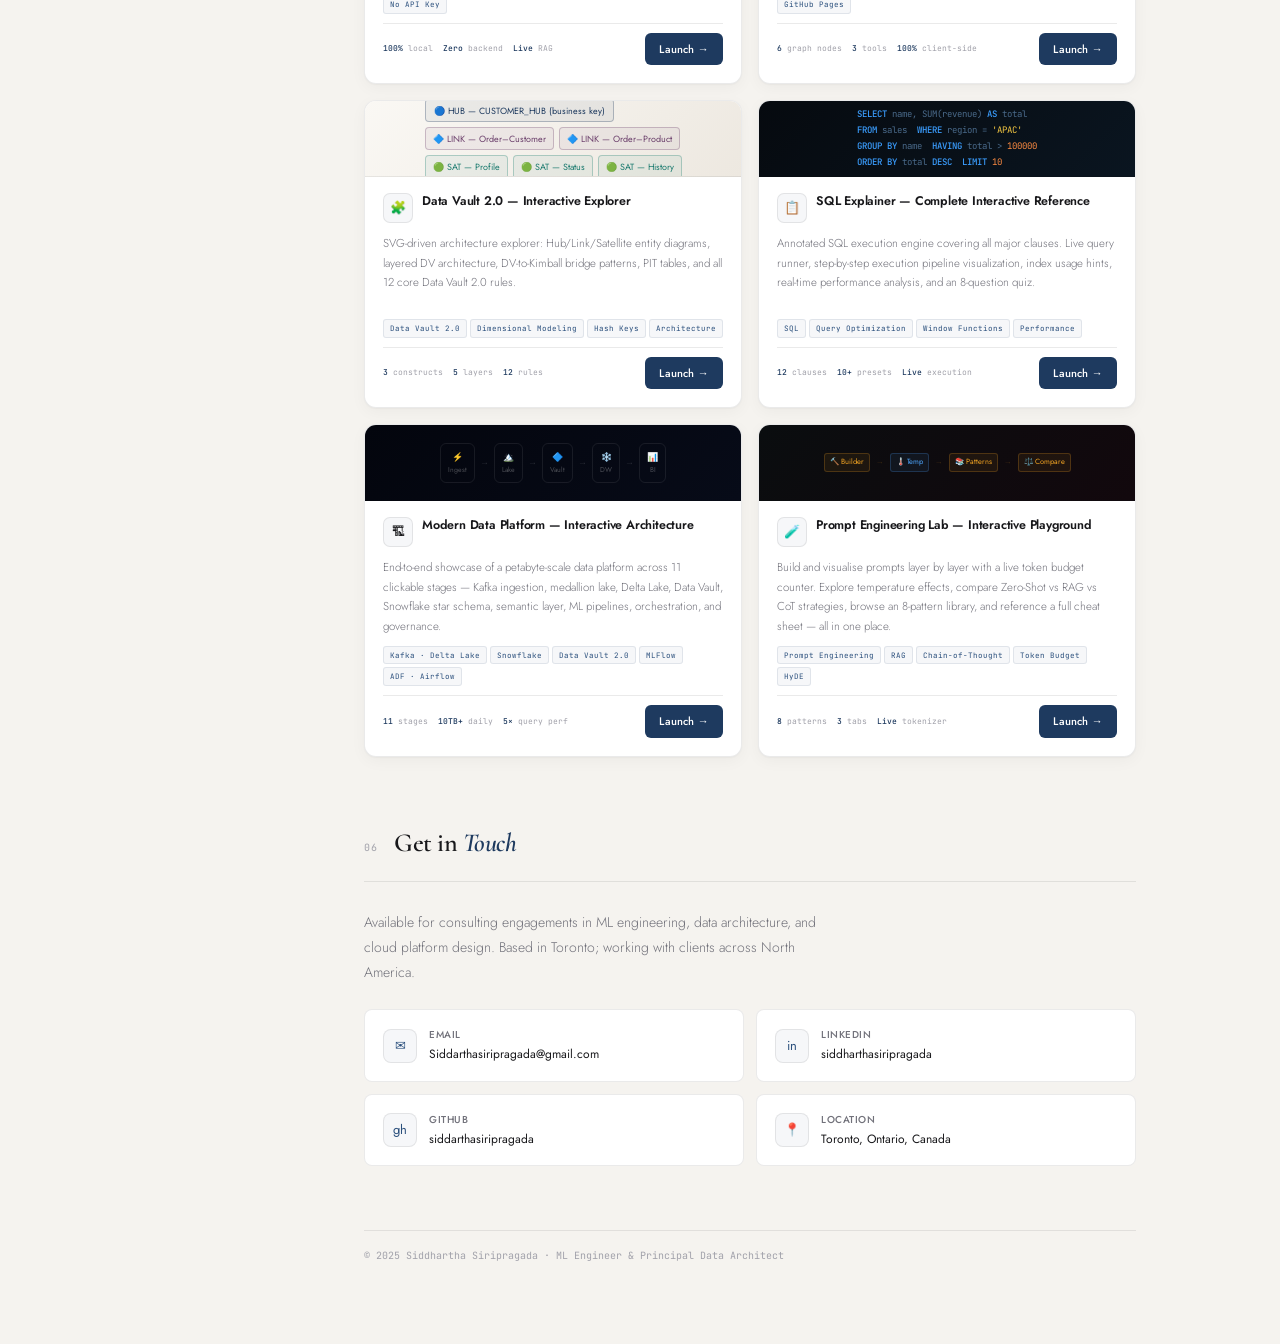
==== commit cd8a5b77: "Add client-side agentic RAG demo" ====
--- a/index.html
+++ b/index.html
@@ -173,6 +173,14 @@
 
 /*new code */
 
+
+.ds-agentic{background:linear-gradient(135deg,#080615,#061523);position:relative;}
+.agnode{font-size:7.5px;padding:2px 5px;border-radius:3px;border:1px solid rgba(124,58,237,.28);color:#b692ff;background:rgba(124,58,237,.09);white-space:nowrap;animation:rvpulse 3s ease-in-out infinite;}
+.agnode:nth-child(2){border-color:rgba(8,145,178,.3);color:#22d3ee;background:rgba(8,145,178,.09);animation-delay:.35s;}
+.agnode:nth-child(3){border-color:rgba(21,128,61,.3);color:#4ade80;background:rgba(21,128,61,.09);animation-delay:.7s;}
+.agnode:nth-child(4){border-color:rgba(180,83,9,.3);color:#fbbf24;background:rgba(180,83,9,.09);animation-delay:1.05s;}
+.agnode:nth-child(5){border-color:rgba(59,130,246,.3);color:#60a5fa;background:rgba(59,130,246,.09);animation-delay:1.4s;}
+
 /* RAG strip */
 .rn{font-size:9px;padding:3px 7px;border-radius:4px;background:rgba(0,201,167,.1);border:1px solid rgba(0,201,167,.25);color:#00c9a7;white-space:nowrap;animation:rb 2.5s ease-in-out infinite;}
 .rn:nth-child(3){animation-delay:.5s;} .rn:nth-child(5){animation-delay:1s;} .rn:nth-child(7){animation-delay:1.5s;} .rn:nth-child(9){animation-delay:2s;}
@@ -585,6 +593,30 @@
         </div>
       </div>
 
+
+      <!-- Agentic RAG Demo -->
+      <div class="demo-card" style="--dc:#7c3aed;">
+        <div class="demo-strip ds-agentic">
+          <div class="agnode">🧭 Plan</div>
+          <div class="agnode">🛠️ Tools</div>
+          <div class="agnode">🔎 Retrieve</div>
+          <div class="agnode">🧪 Critique</div>
+          <div class="agnode">📝 Cite</div>
+        </div>
+        <div class="demo-body">
+          <div class="demo-top">
+            <div class="demo-ico">🤖</div>
+            <div class="demo-title">Agentic RAG Ops Console — Browser Demo</div>
+          </div>
+          <div class="demo-desc">A single-file LangGraph-style research agent for APPR claims. It plans sub-tasks, routes between retrieval tools, grades evidence, runs corrective follow-up search, and produces a cited decision memo — no backend or API key.</div>
+          <div class="demo-tags"><span class="demo-tag">Agentic RAG</span><span class="demo-tag">Planning</span><span class="demo-tag">Tool Calling</span><span class="demo-tag">Self-Critique</span><span class="demo-tag">GitHub Pages</span></div>
+          <div class="demo-footer">
+            <div class="demo-stats"><span class="demo-stat"><strong>6</strong> graph nodes</span><span class="demo-stat"><strong>3</strong> tools</span><span class="demo-stat"><strong>100%</strong> client-side</span></div>
+            <a href="agentic-rag-demo.html" target="_blank" class="demo-btn">Launch →</a>
+          </div>
+        </div>
+      </div>
+
       <!-- Data Vault Demo -->
       <div class="demo-card" style="--dc:#c4622d;">
         <div class="demo-strip ds-vault">
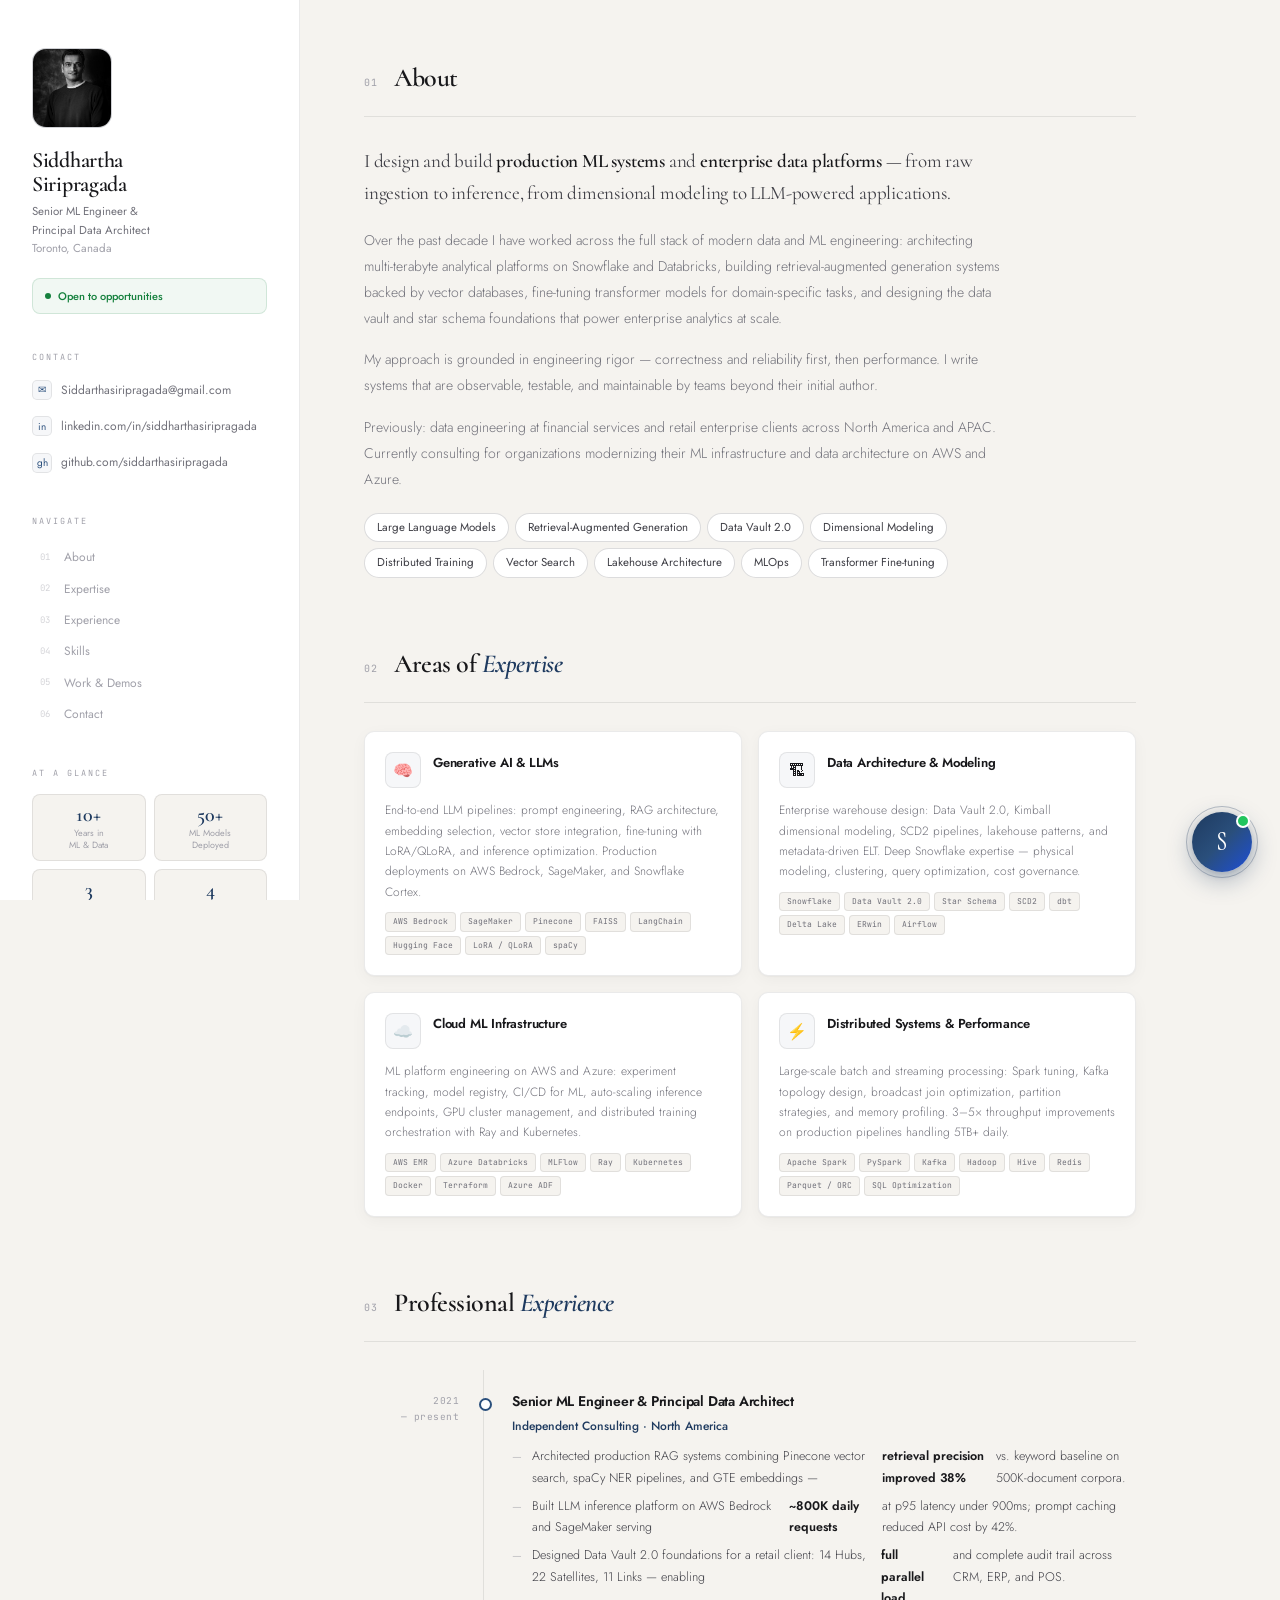
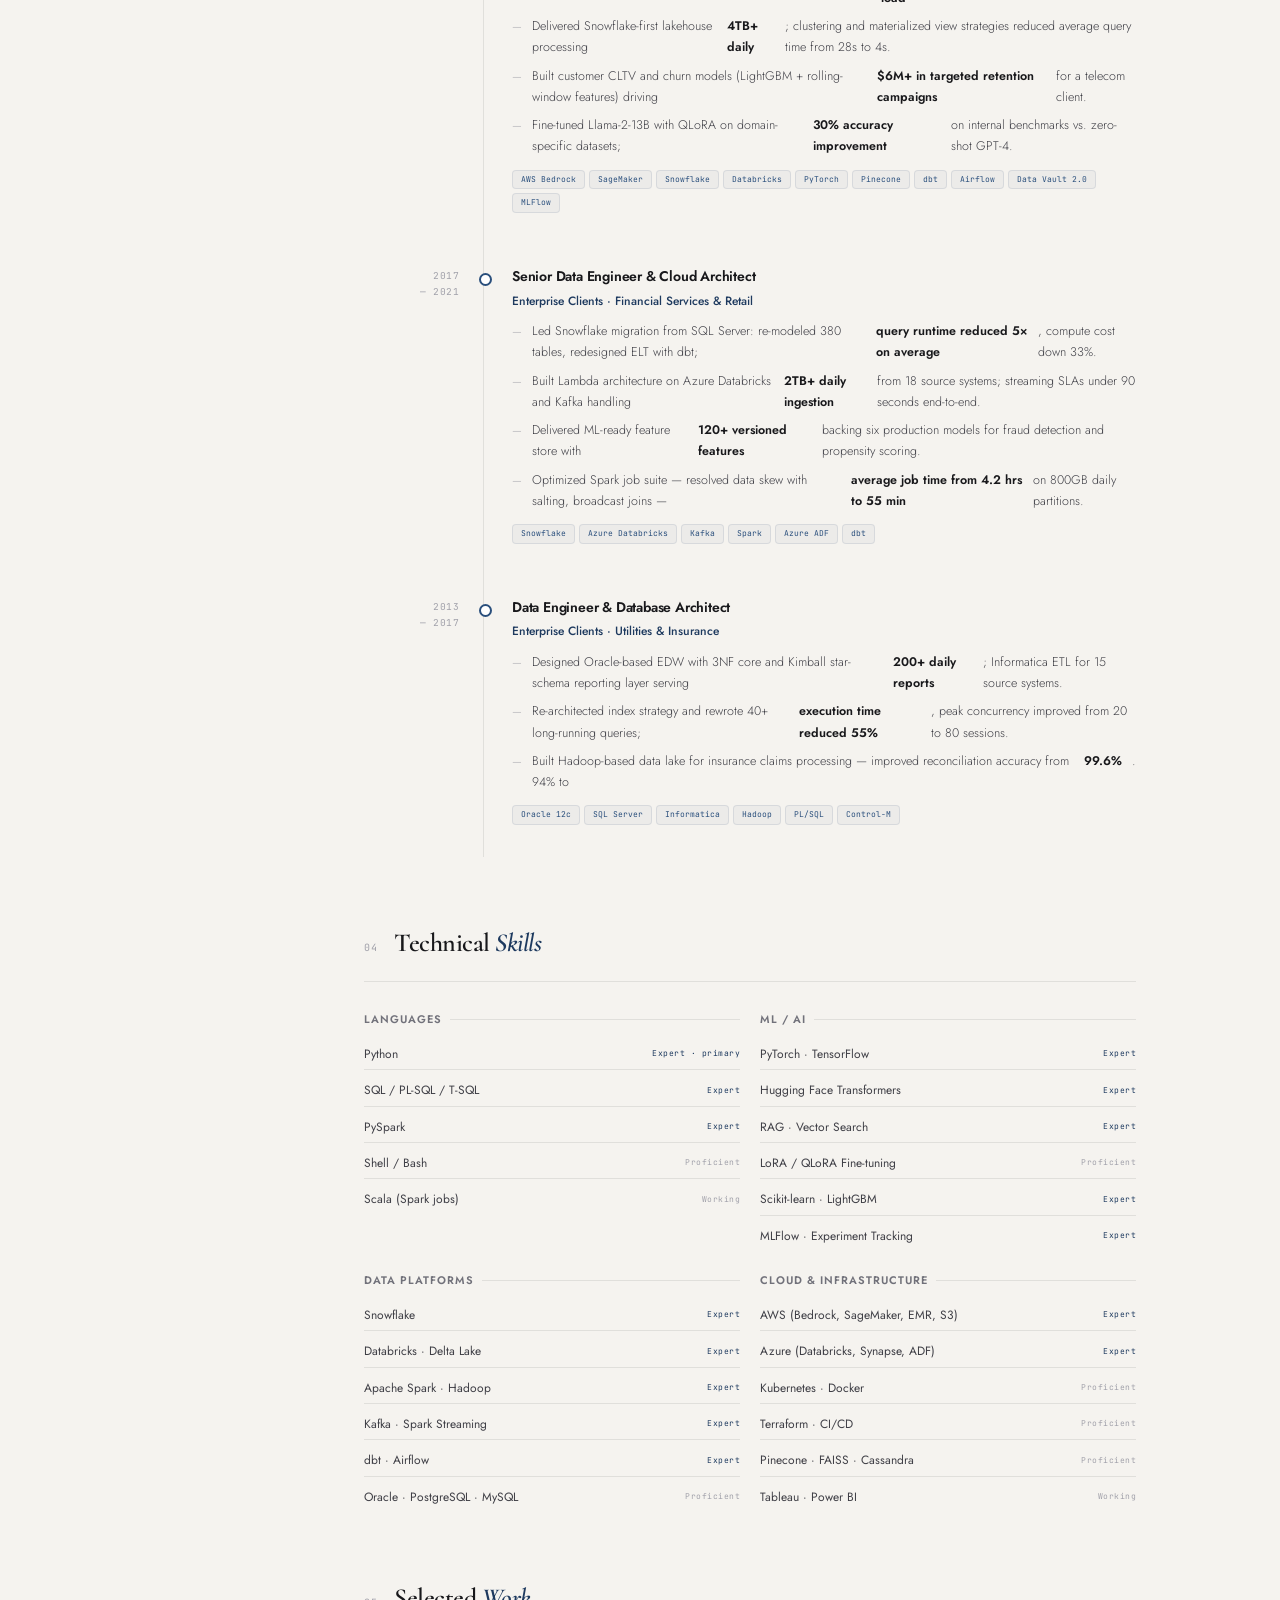
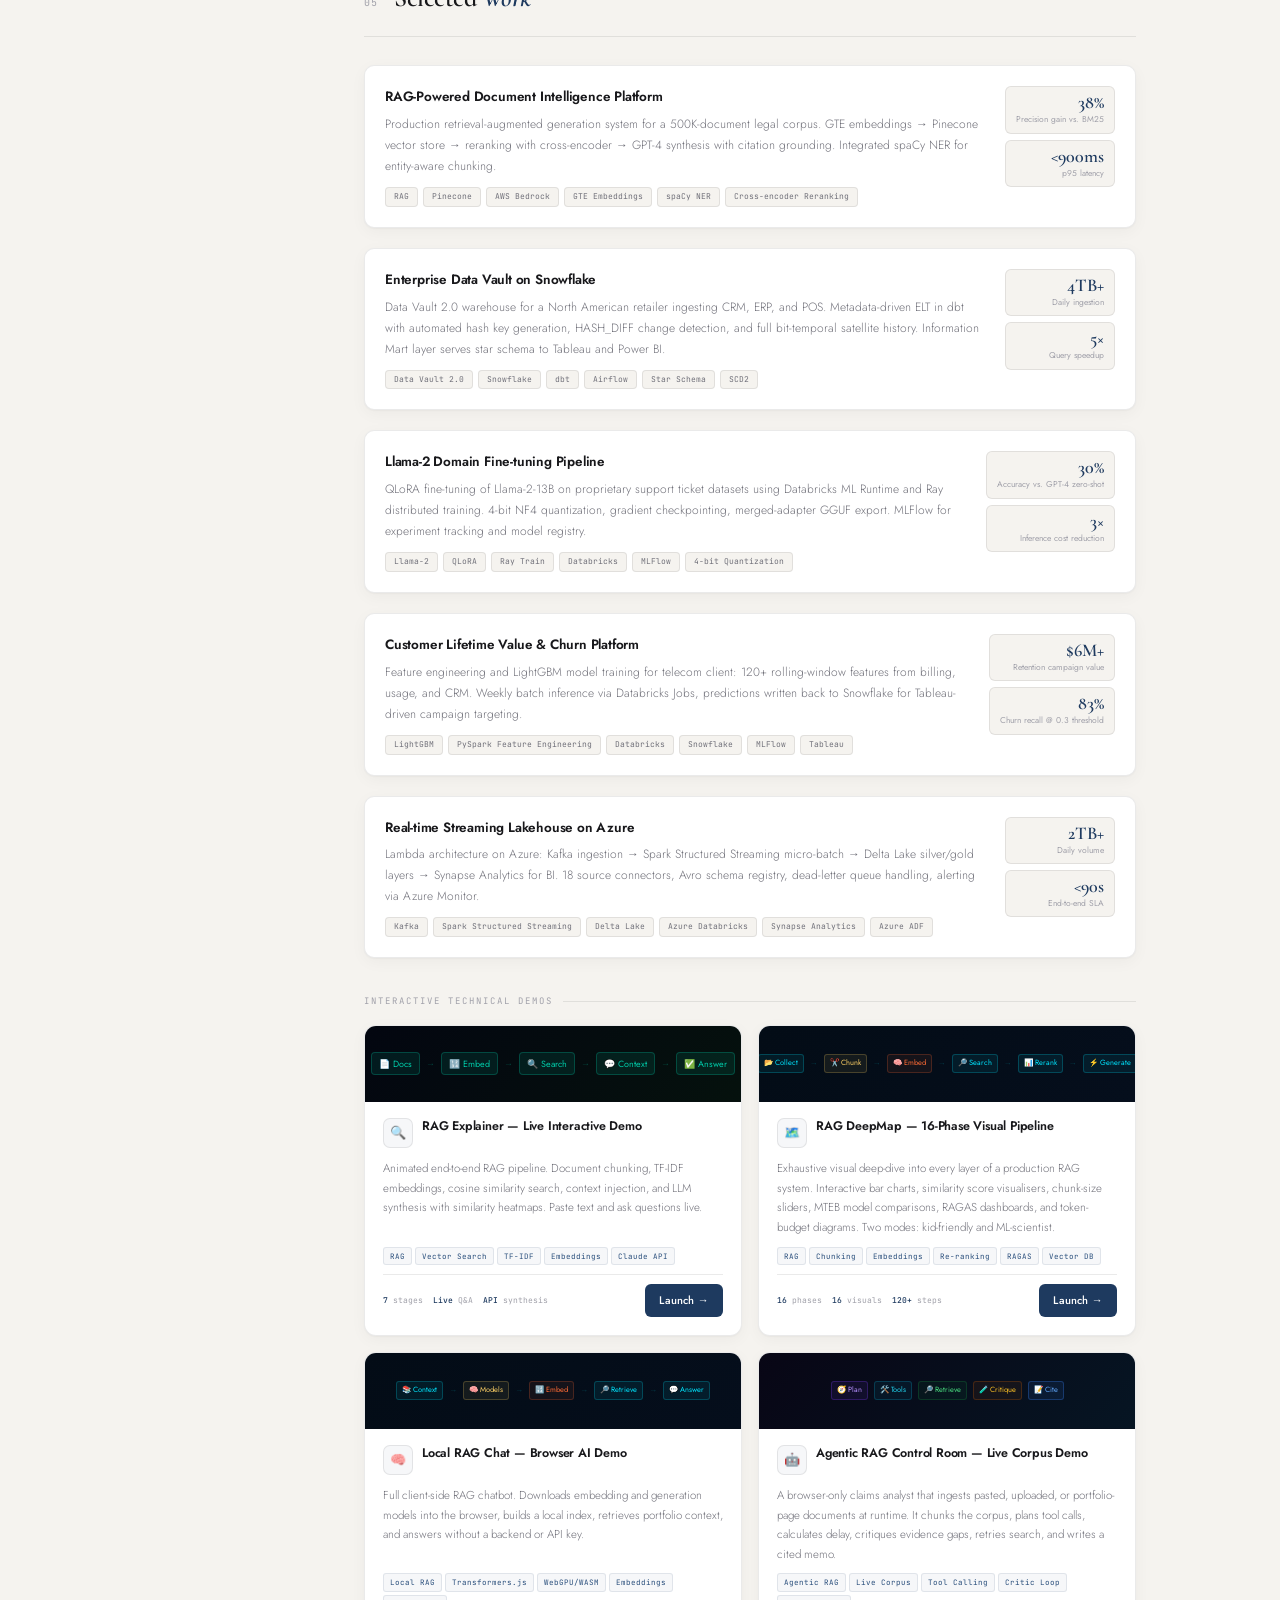
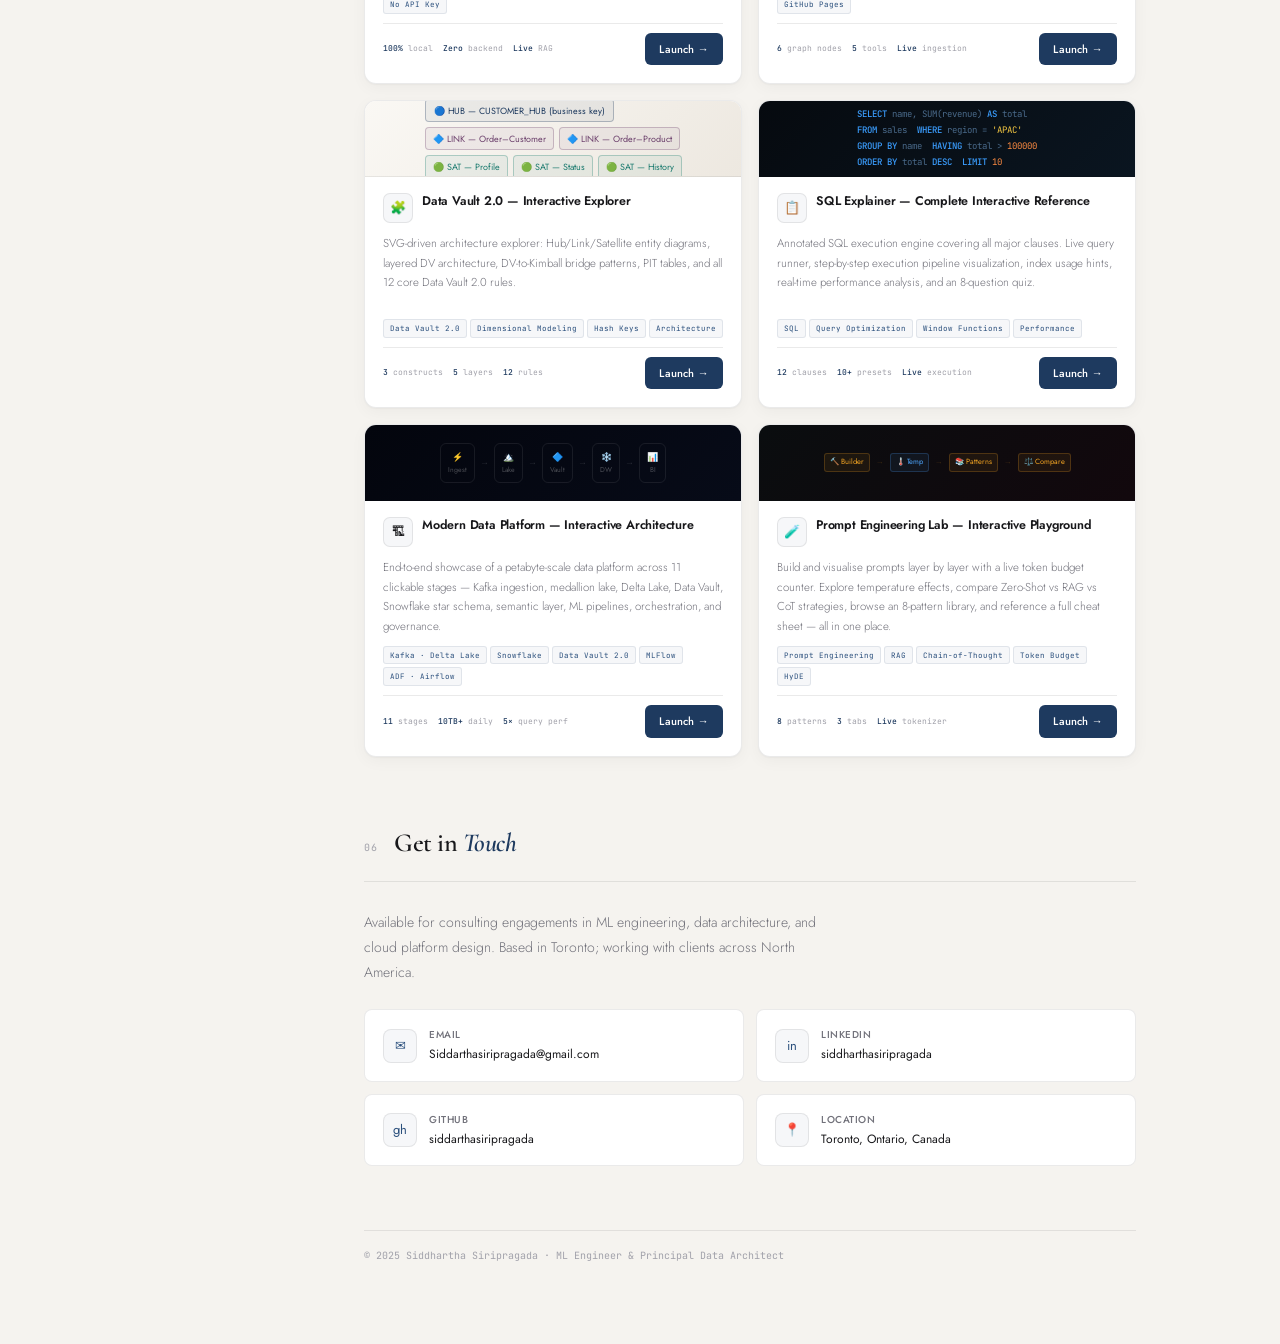
==== commit 41221be8: "Make agentic RAG demo use live corpus" ====
--- a/index.html
+++ b/index.html
@@ -606,12 +606,12 @@
         <div class="demo-body">
           <div class="demo-top">
             <div class="demo-ico">🤖</div>
-            <div class="demo-title">Agentic RAG Ops Console — Browser Demo</div>
-          </div>
-          <div class="demo-desc">A single-file LangGraph-style research agent for APPR claims. It plans sub-tasks, routes between retrieval tools, grades evidence, runs corrective follow-up search, and produces a cited decision memo — no backend or API key.</div>
-          <div class="demo-tags"><span class="demo-tag">Agentic RAG</span><span class="demo-tag">Planning</span><span class="demo-tag">Tool Calling</span><span class="demo-tag">Self-Critique</span><span class="demo-tag">GitHub Pages</span></div>
+            <div class="demo-title">Agentic RAG Control Room — Live Corpus Demo</div>
+          </div>
+          <div class="demo-desc">A browser-only claims analyst that ingests pasted, uploaded, or portfolio-page documents at runtime. It chunks the corpus, plans tool calls, calculates delay, critiques evidence gaps, retries search, and writes a cited memo.</div>
+          <div class="demo-tags"><span class="demo-tag">Agentic RAG</span><span class="demo-tag">Live Corpus</span><span class="demo-tag">Tool Calling</span><span class="demo-tag">Critic Loop</span><span class="demo-tag">GitHub Pages</span></div>
           <div class="demo-footer">
-            <div class="demo-stats"><span class="demo-stat"><strong>6</strong> graph nodes</span><span class="demo-stat"><strong>3</strong> tools</span><span class="demo-stat"><strong>100%</strong> client-side</span></div>
+            <div class="demo-stats"><span class="demo-stat"><strong>6</strong> graph nodes</span><span class="demo-stat"><strong>5</strong> tools</span><span class="demo-stat"><strong>Live</strong> ingestion</span></div>
             <a href="agentic-rag-demo.html" target="_blank" class="demo-btn">Launch →</a>
           </div>
         </div>
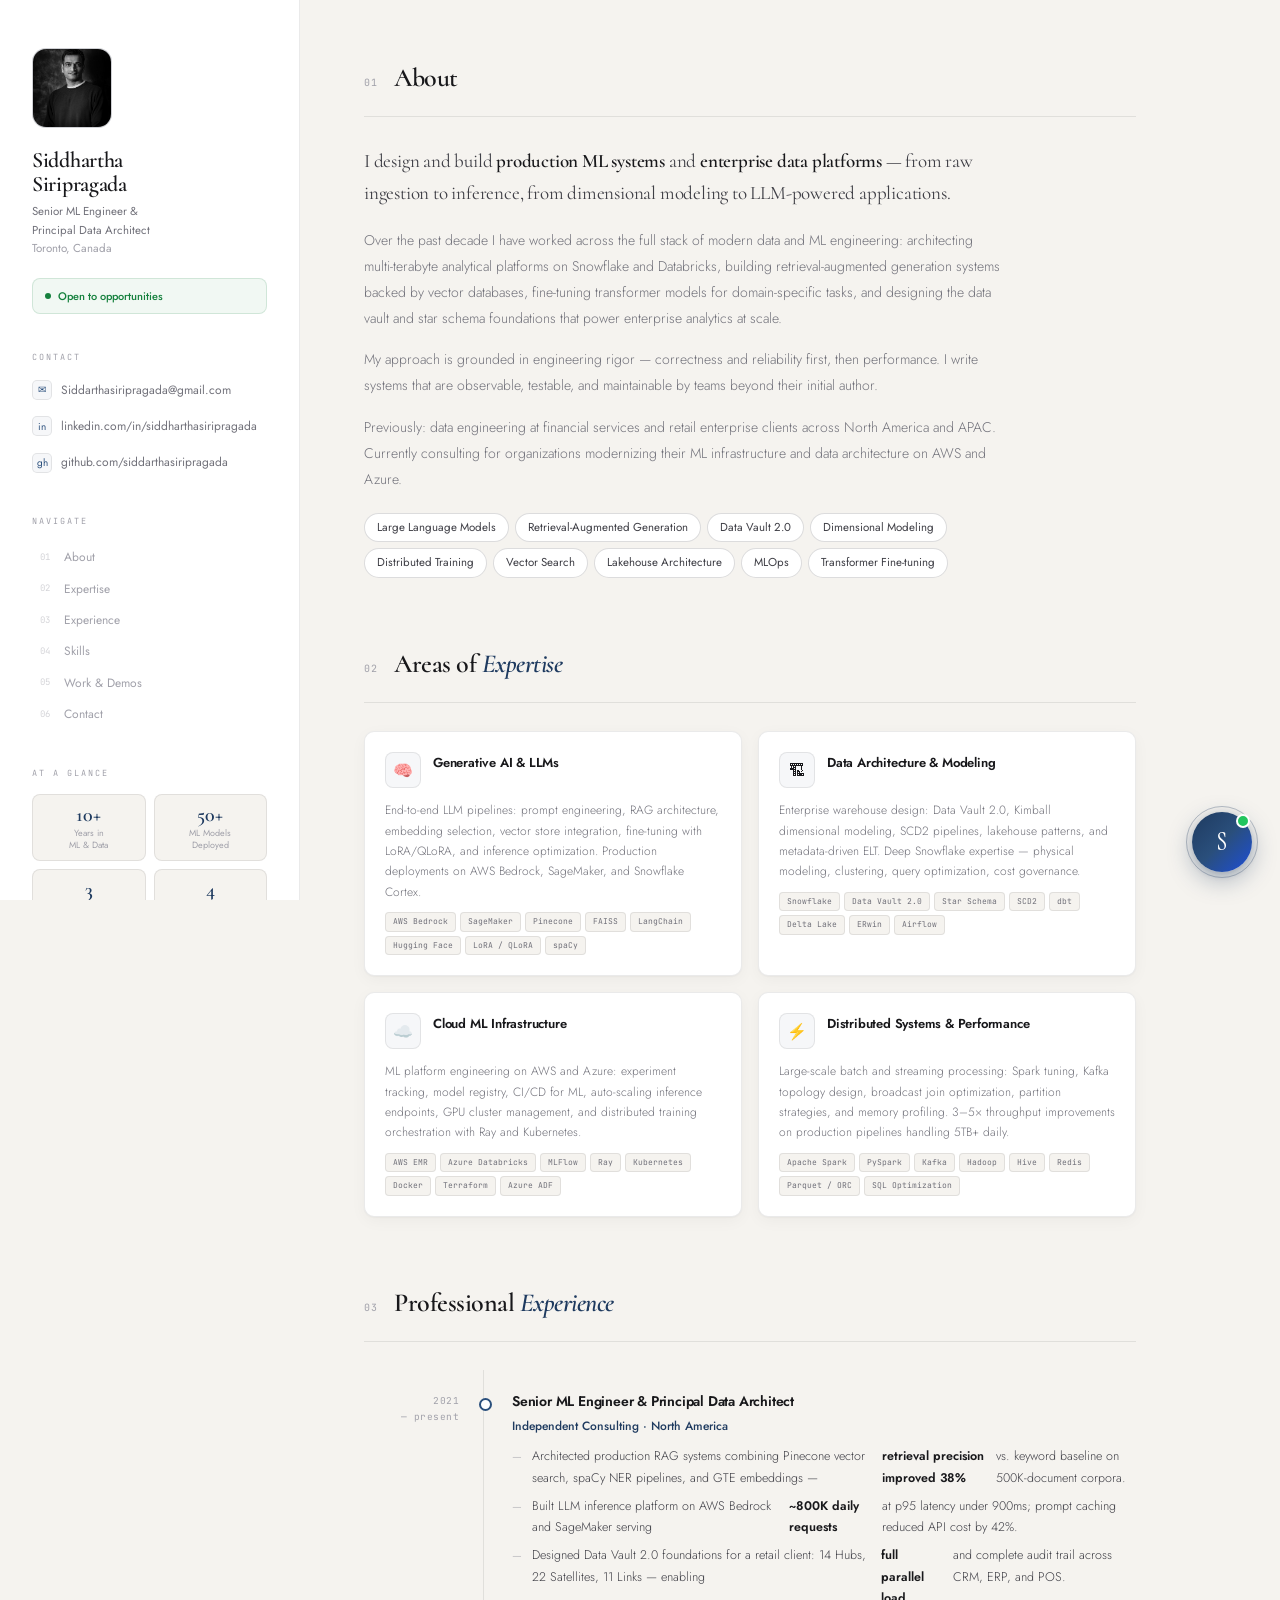
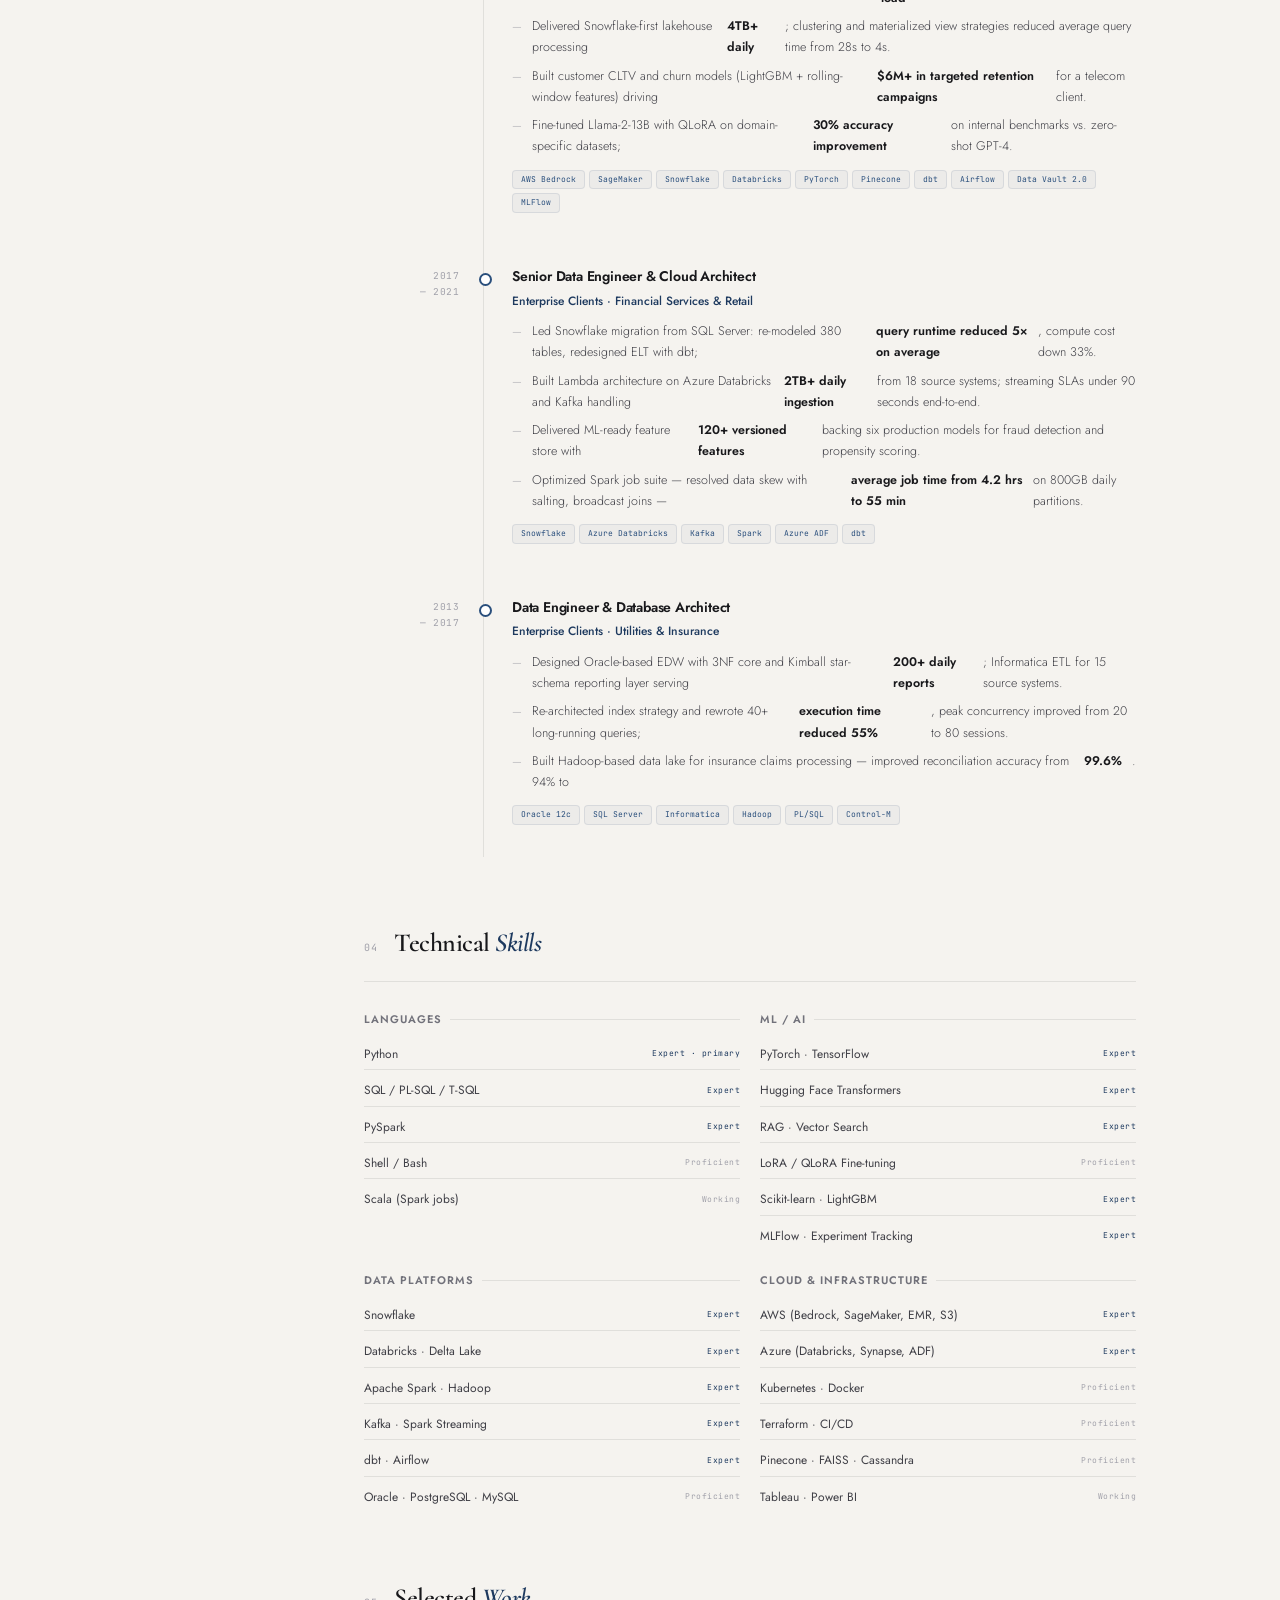
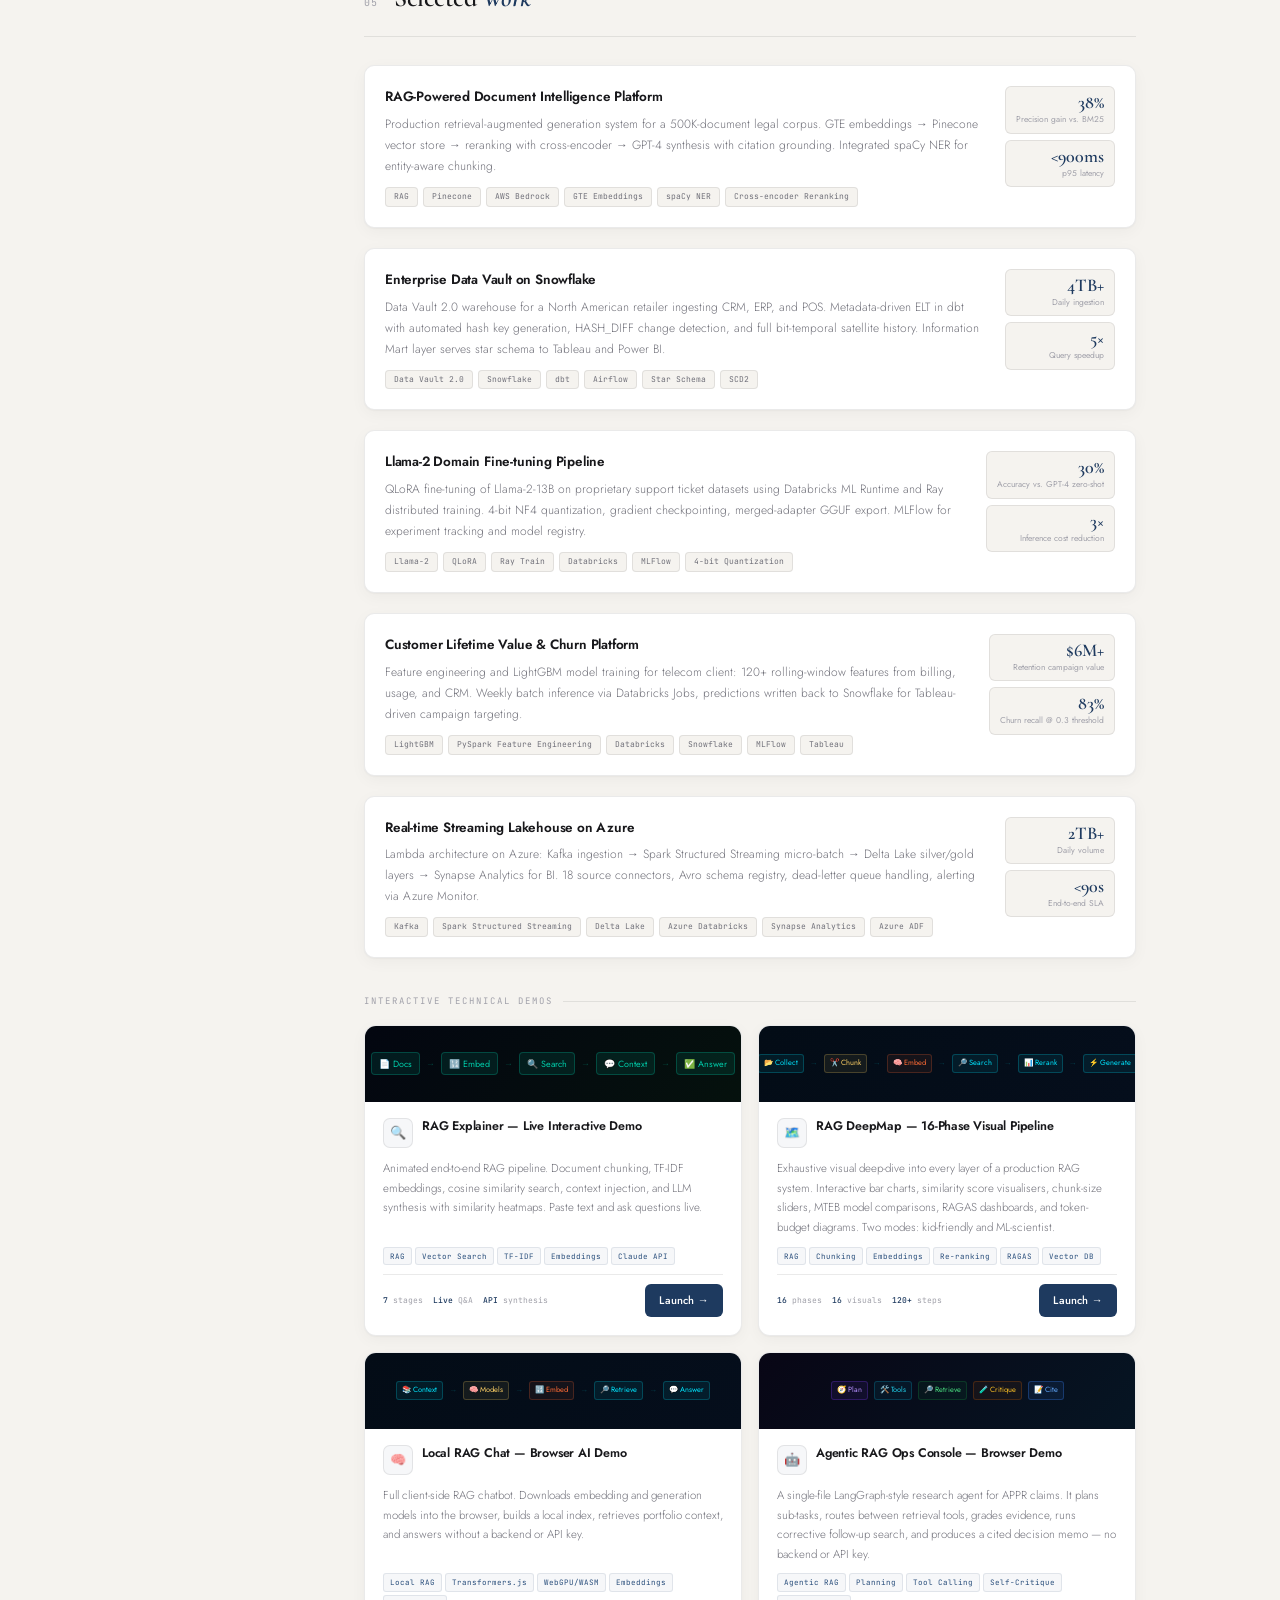
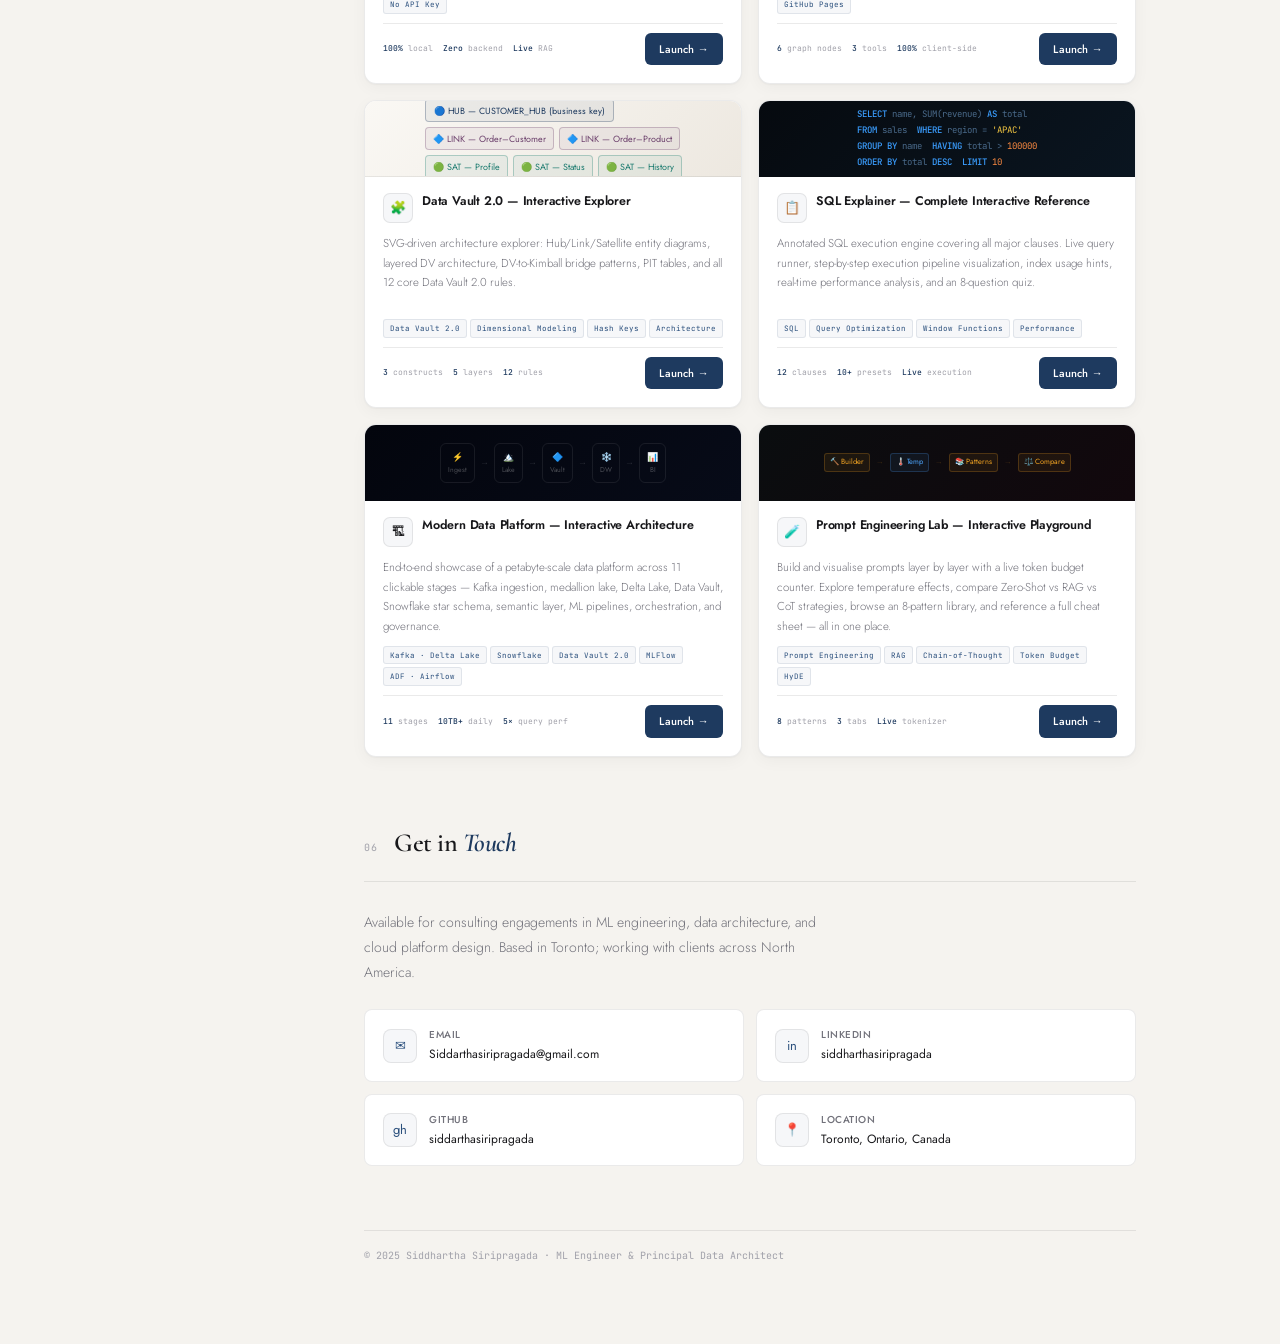
==== commit aeabdee5: "Polish agentic RAG claims demo" ====
--- a/index.html
+++ b/index.html
@@ -606,12 +606,12 @@
         <div class="demo-body">
           <div class="demo-top">
             <div class="demo-ico">🤖</div>
-            <div class="demo-title">Agentic RAG Control Room — Live Corpus Demo</div>
-          </div>
-          <div class="demo-desc">A browser-only claims analyst that ingests pasted, uploaded, or portfolio-page documents at runtime. It chunks the corpus, plans tool calls, calculates delay, critiques evidence gaps, retries search, and writes a cited memo.</div>
-          <div class="demo-tags"><span class="demo-tag">Agentic RAG</span><span class="demo-tag">Live Corpus</span><span class="demo-tag">Tool Calling</span><span class="demo-tag">Critic Loop</span><span class="demo-tag">GitHub Pages</span></div>
+            <div class="demo-title">Agentic RAG Ops Console — Browser Demo</div>
+          </div>
+          <div class="demo-desc">A single-file LangGraph-style research agent for APPR claims. It plans sub-tasks, routes between retrieval tools, grades evidence, runs corrective follow-up search, and produces a cited decision memo — no backend or API key.</div>
+          <div class="demo-tags"><span class="demo-tag">Agentic RAG</span><span class="demo-tag">Planning</span><span class="demo-tag">Tool Calling</span><span class="demo-tag">Self-Critique</span><span class="demo-tag">GitHub Pages</span></div>
           <div class="demo-footer">
-            <div class="demo-stats"><span class="demo-stat"><strong>6</strong> graph nodes</span><span class="demo-stat"><strong>5</strong> tools</span><span class="demo-stat"><strong>Live</strong> ingestion</span></div>
+            <div class="demo-stats"><span class="demo-stat"><strong>6</strong> graph nodes</span><span class="demo-stat"><strong>3</strong> tools</span><span class="demo-stat"><strong>100%</strong> client-side</span></div>
             <a href="agentic-rag-demo.html" target="_blank" class="demo-btn">Launch →</a>
           </div>
         </div>
